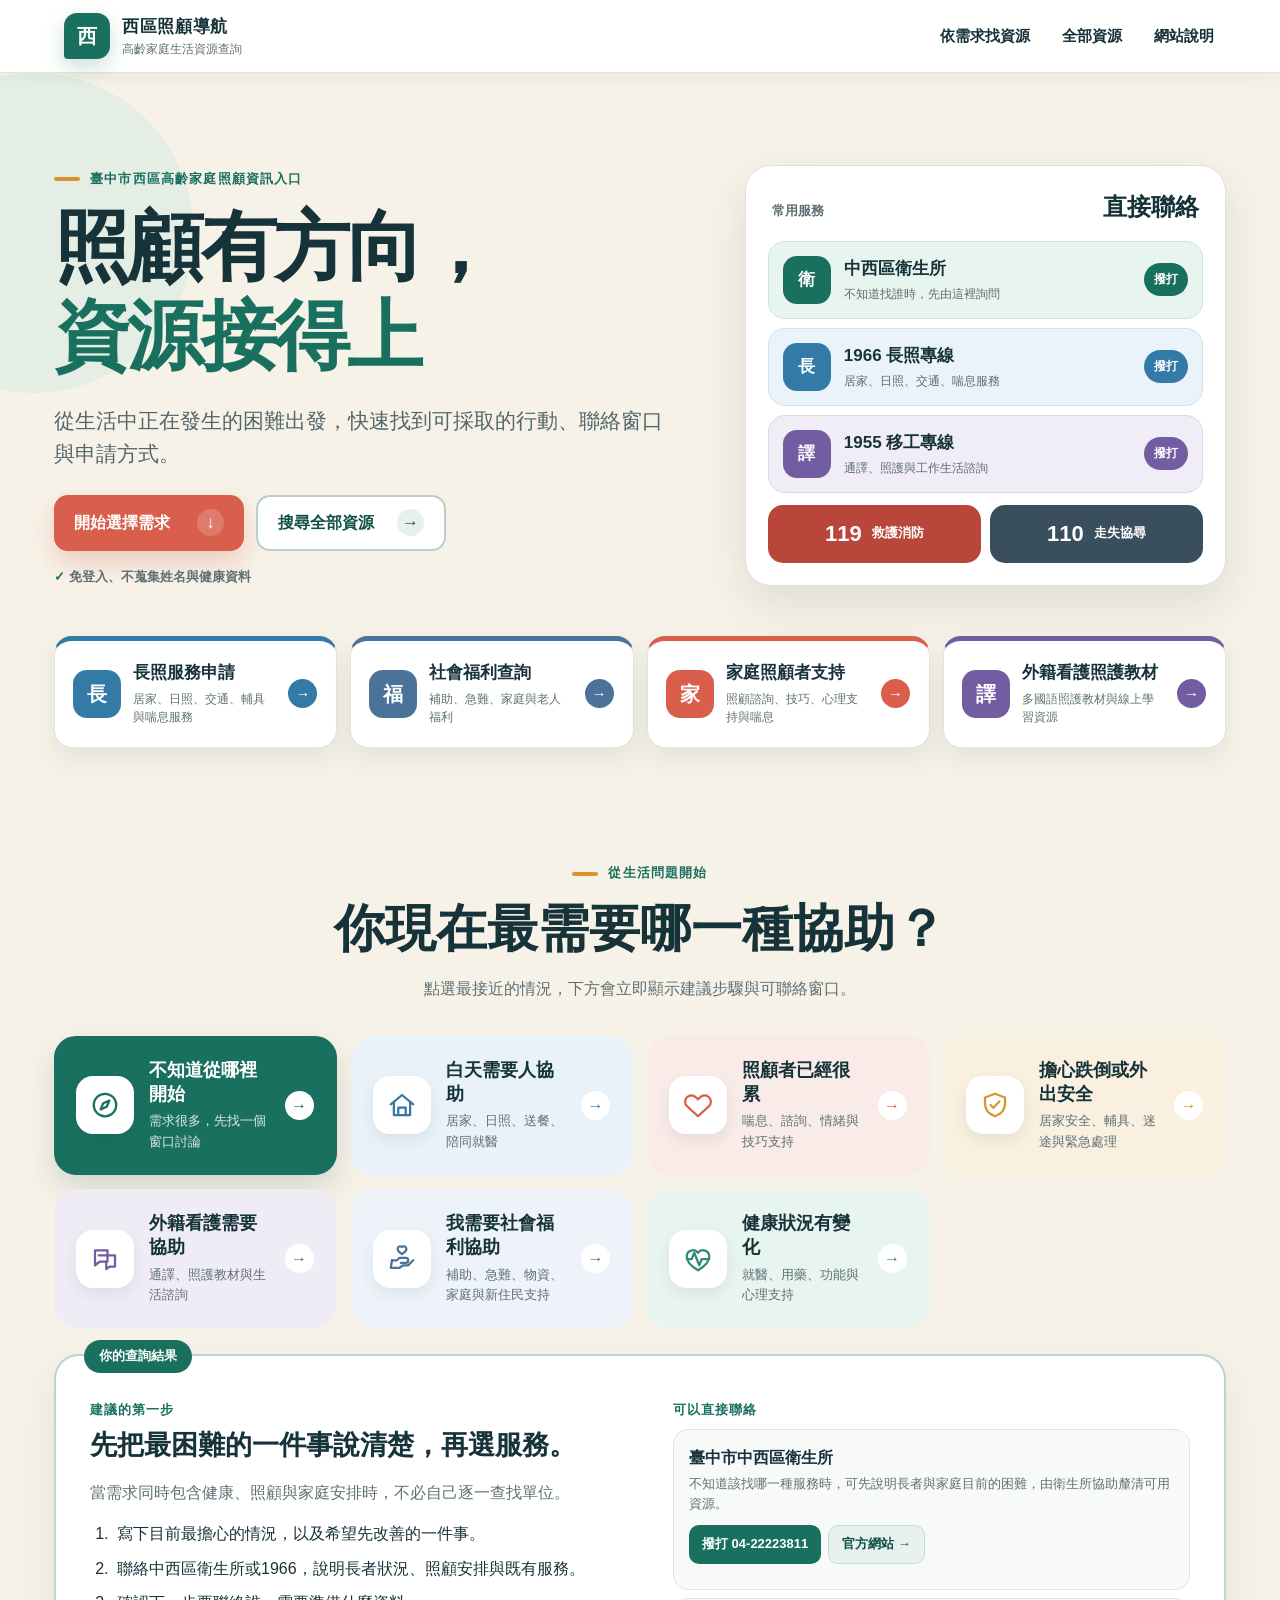
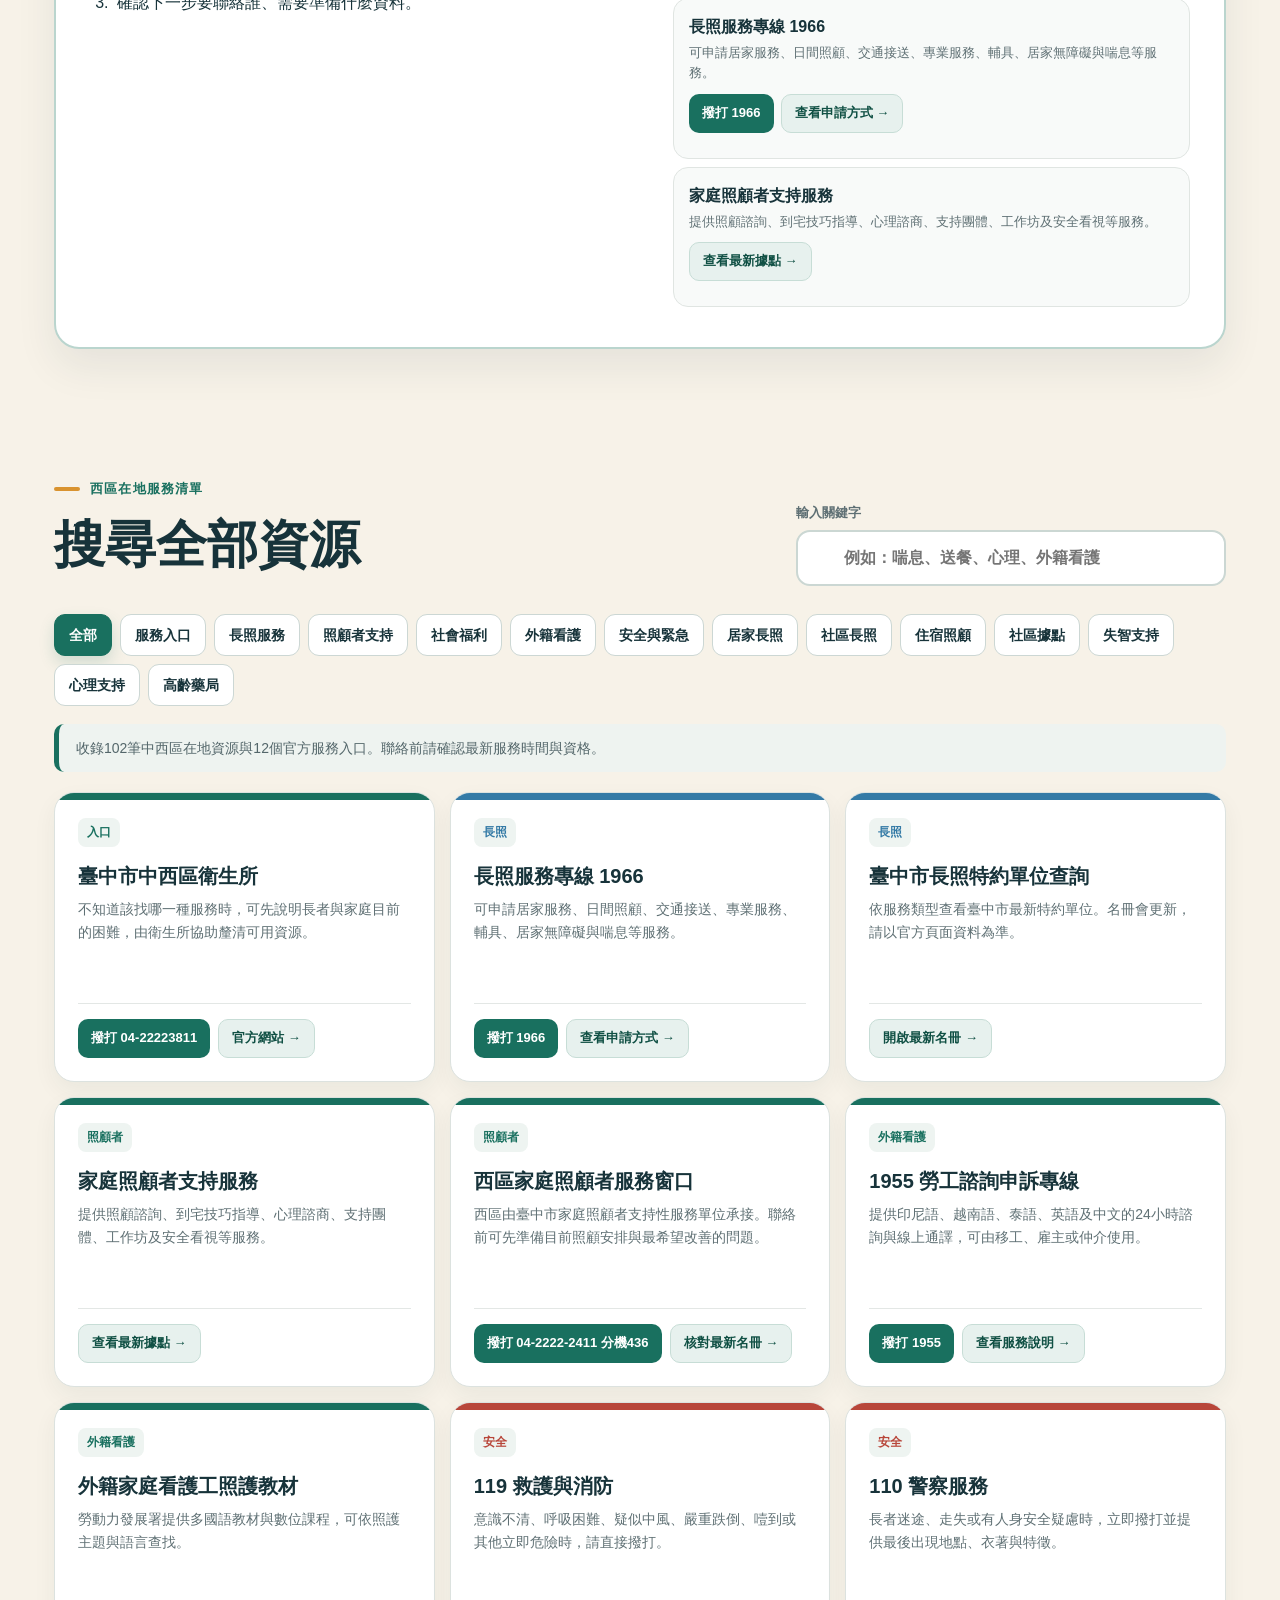
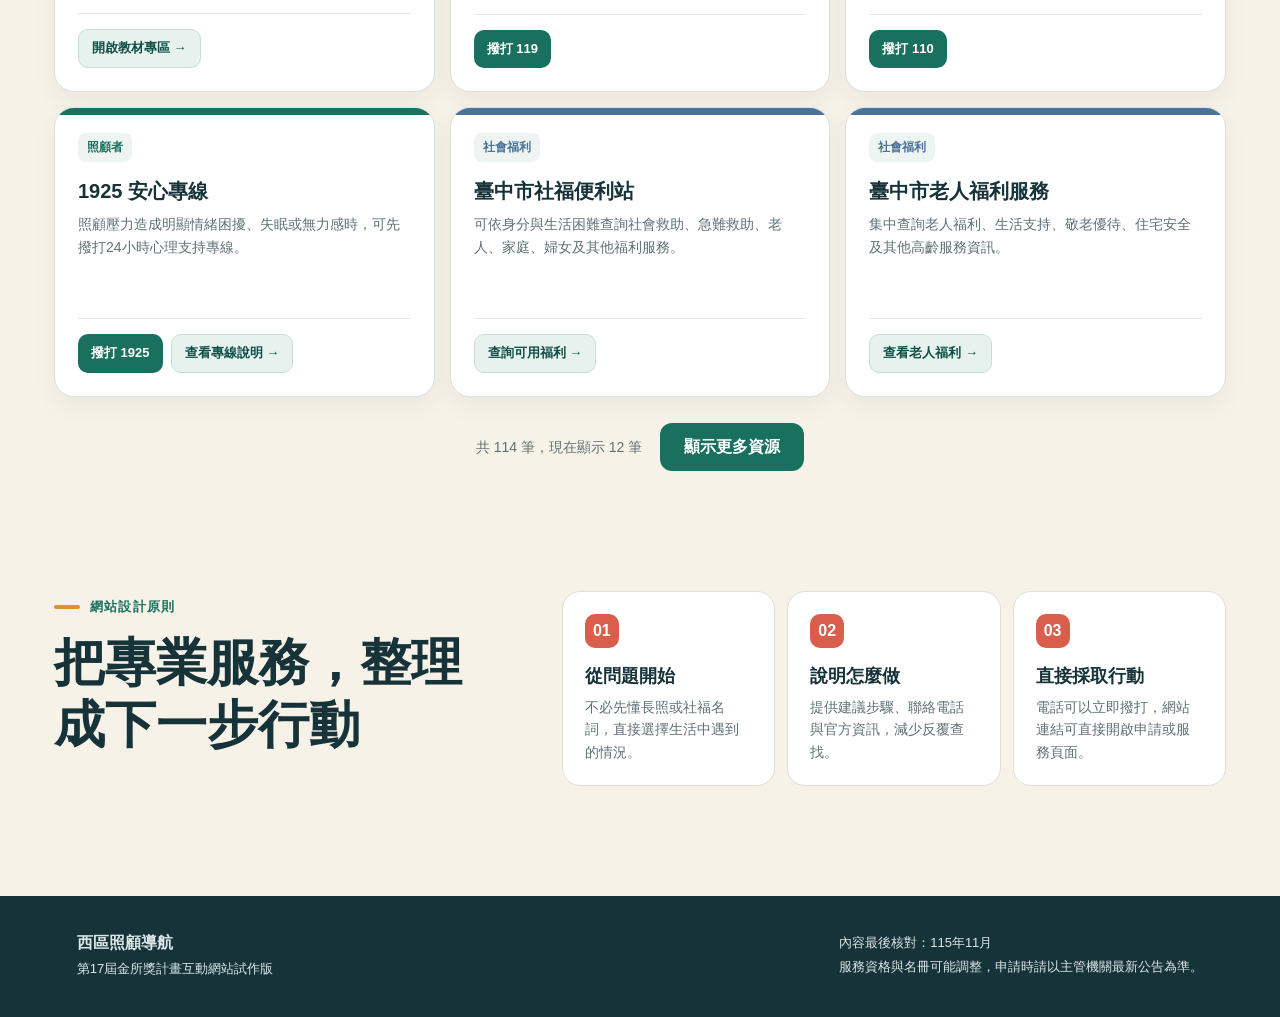
==== index.html @ 375b1f8c "Refresh red and white navigation styles" ====
<!doctype html>
<html lang="zh-Hant">
<head>
  <meta charset="utf-8" />
  <meta name="viewport" content="width=device-width, initial-scale=1" />
  <meta name="description" content="西區照顧導航，以生活情境協助高齡家庭查找長照、照顧者支持、安全與外籍看護相關資源。" />
  <title>西區照顧導航</title>
  <link rel="stylesheet" href="styles.css?v=20261112-6" />
</head>
<body>
  <a class="skip-link" href="#main">跳到主要內容</a>
  <header class="site-header">
    <a class="brand" href="#top" aria-label="西區照顧導航首頁">
      <span class="brand-mark" aria-hidden="true">西</span>
      <span><strong>西區照顧導航</strong><small>高齡家庭生活資源查詢</small></span>
    </a>
    <nav aria-label="主要選單">
      <a href="#guide">依需求找資源</a>
      <a href="#resources">全部資源</a>
      <a href="#about">網站說明</a>
    </nav>
  </header>

  <main id="main">
    <section class="hero" id="top">
      <div class="hero-copy">
        <p class="eyebrow">臺中市西區高齡家庭照顧資訊入口</p>
        <h1>照顧有方向，<br><span>資源接得上</span></h1>
        <p class="lead">從生活中正在發生的困難出發，快速找到可採取的行動、聯絡窗口與申請方式。</p>
        <div class="hero-actions">
          <a class="button primary" href="#guide"><span>開始選擇需求</span><b aria-hidden="true">↓</b></a>
          <a class="button secondary" href="#resources"><span>搜尋全部資源</span><b aria-hidden="true">→</b></a>
        </div>
        <p class="privacy-note"><span aria-hidden="true">✓</span> 免登入、不蒐集姓名與健康資料</p>
      </div>

      <aside class="quick-panel" aria-label="常用服務快速聯絡">
        <div class="quick-title"><span>常用服務</span><strong>直接聯絡</strong></div>
        <a class="quick-link q-health" href="tel:0422223811">
          <span class="quick-icon" aria-hidden="true">衛</span>
          <span><strong>中西區衛生所</strong><small>不知道找誰時，先由這裡詢問</small></span>
          <b aria-hidden="true">撥打</b>
        </a>
        <a class="quick-link q-ltc" href="tel:1966">
          <span class="quick-icon" aria-hidden="true">長</span>
          <span><strong>1966 長照專線</strong><small>居家、日照、交通、喘息服務</small></span>
          <b aria-hidden="true">撥打</b>
        </a>
        <a class="quick-link q-migrant" href="tel:1955">
          <span class="quick-icon" aria-hidden="true">譯</span>
          <span><strong>1955 移工專線</strong><small>通譯、照護與工作生活諮詢</small></span>
          <b aria-hidden="true">撥打</b>
        </a>
        <div class="emergency-row">
          <a href="tel:119"><strong>119</strong><span>救護消防</span></a>
          <a href="tel:110"><strong>110</strong><span>走失協尋</span></a>
        </div>
      </aside>
    </section>

    <section class="info-links" aria-label="重要照顧服務入口">
      <a class="info-link" data-kind="care" href="https://www.health.taichung.gov.tw/26198/1614263/citizen/1617545/1620753/1660500/post" target="_blank" rel="noopener noreferrer">
        <span class="info-link-icon" aria-hidden="true">長</span>
        <span class="info-link-copy"><strong>長照服務申請</strong><small>居家、日照、交通、輔具與喘息服務</small></span>
        <b aria-hidden="true">→</b>
      </a>
      <a class="info-link" data-kind="welfare" href="https://i-welfare.taichung.gov.tw/people/index" target="_blank" rel="noopener noreferrer">
        <span class="info-link-icon" aria-hidden="true">福</span>
        <span class="info-link-copy"><strong>社會福利查詢</strong><small>補助、急難、家庭與老人福利</small></span>
        <b aria-hidden="true">→</b>
      </a>
      <a class="info-link" data-kind="family" href="https://www.health.taichung.gov.tw/1655489/post" target="_blank" rel="noopener noreferrer">
        <span class="info-link-icon" aria-hidden="true">家</span>
        <span class="info-link-copy"><strong>家庭照顧者支持</strong><small>照顧諮詢、技巧、心理支持與喘息</small></span>
        <b aria-hidden="true">→</b>
      </a>
      <a class="info-link" data-kind="migrant" href="https://fw.wda.gov.tw/wda-employer/home/textbook" target="_blank" rel="noopener noreferrer">
        <span class="info-link-icon" aria-hidden="true">譯</span>
        <span class="info-link-copy"><strong>外籍看護照護教材</strong><small>多國語照護教材與線上學習資源</small></span>
        <b aria-hidden="true">→</b>
      </a>
    </section>

    <section class="guide-section" id="guide">
      <div class="section-heading center-heading">
        <p class="eyebrow">從生活問題開始</p>
        <h2>你現在最需要哪一種協助？</h2>
        <p>點選最接近的情況，下方會立即顯示建議步驟與可聯絡窗口。</p>
      </div>
      <div class="scenario-grid">
        <button class="scenario active" data-topic="start">
          <span class="scenario-icon" aria-hidden="true"><svg viewBox="0 0 24 24"><circle cx="12" cy="12" r="9"/><path d="m15.5 8.5-2.1 4.9-4.9 2.1 2.1-4.9 4.9-2.1Z"/></svg></span>
          <span class="scenario-text"><strong>不知道從哪裡開始</strong><small>需求很多，先找一個窗口討論</small></span><b aria-hidden="true">→</b>
        </button>
        <button class="scenario" data-topic="care">
          <span class="scenario-icon" aria-hidden="true"><svg viewBox="0 0 24 24"><path d="M3 11.5 12 4l9 7.5"/><path d="M5.5 10v10h13V10M9 20v-6h6v6"/></svg></span>
          <span class="scenario-text"><strong>白天需要人協助</strong><small>居家、日照、送餐、陪同就醫</small></span><b aria-hidden="true">→</b>
        </button>
        <button class="scenario" data-topic="rest">
          <span class="scenario-icon" aria-hidden="true"><svg viewBox="0 0 24 24"><path d="M20.8 5.8c-2-2-5.1-2-7.1 0L12 7.5l-1.7-1.7c-2-2-5.1-2-7.1 0s-2 5.1 0 7.1L12 21l8.8-8.1c2-2 2-5.1 0-7.1Z"/></svg></span>
          <span class="scenario-text"><strong>照顧者已經很累</strong><small>喘息、諮詢、情緒與技巧支持</small></span><b aria-hidden="true">→</b>
        </button>
        <button class="scenario" data-topic="safety">
          <span class="scenario-icon" aria-hidden="true"><svg viewBox="0 0 24 24"><path d="M12 3 20 6v5c0 5.2-3.2 8.2-8 10-4.8-1.8-8-4.8-8-10V6l8-3Z"/><path d="m8.5 12 2.2 2.2 4.8-5"/></svg></span>
          <span class="scenario-text"><strong>擔心跌倒或外出安全</strong><small>居家安全、輔具、迷途與緊急處理</small></span><b aria-hidden="true">→</b>
        </button>
        <button class="scenario" data-topic="migrant">
          <span class="scenario-icon" aria-hidden="true"><svg viewBox="0 0 24 24"><path d="M4 5h10v9H8l-4 3V5Z"/><path d="M10 9h10v9h-4l-3 2v-6M7 9h4"/></svg></span>
          <span class="scenario-text"><strong>外籍看護需要協助</strong><small>通譯、照護教材與生活諮詢</small></span><b aria-hidden="true">→</b>
        </button>
        <button class="scenario" data-topic="welfare">
          <span class="scenario-icon" aria-hidden="true"><svg viewBox="0 0 24 24"><path d="M4 13h4l2-2h5a2 2 0 0 1 0 4h-4"/><path d="m4 13-1 6h7l3-2h4l4-4"/><path d="M12 8C9.8 6.5 8.5 5.3 8.5 3.9A2.1 2.1 0 0 1 12 2.4a2.1 2.1 0 0 1 3.5 1.5C15.5 5.3 14.2 6.5 12 8Z"/></svg></span>
          <span class="scenario-text"><strong>我需要社會福利協助</strong><small>補助、急難、物資、家庭與新住民支持</small></span><b aria-hidden="true">→</b>
        </button>
        <button class="scenario" data-topic="health">
          <span class="scenario-icon" aria-hidden="true"><svg viewBox="0 0 24 24"><path d="M3 12h4l2-5 4 10 2-5h6"/><path d="M12 21C6.5 17.8 3 14.8 3 10a5 5 0 0 1 9-3 5 5 0 0 1 9 3c0 4.8-3.5 7.8-9 11Z"/></svg></span>
          <span class="scenario-text"><strong>健康狀況有變化</strong><small>就醫、用藥、功能與心理支持</small></span><b aria-hidden="true">→</b>
        </button>
      </div>

      <div class="result-panel" id="result-panel" data-topic="start" aria-live="polite">
        <div class="result-label">你的查詢結果</div>
        <div class="result-copy">
          <p class="result-kicker">建議的第一步</p>
          <h3 id="result-title"></h3>
          <p id="result-description"></p>
          <ol id="result-steps"></ol>
        </div>
        <div>
          <p class="result-kicker">可以直接聯絡</p>
          <div id="result-resources" class="result-resources"></div>
        </div>
      </div>
    </section>

    <section class="resources-section" id="resources">
      <div class="section-heading inline-heading">
        <div><p class="eyebrow">西區在地服務清單</p><h2>搜尋全部資源</h2></div>
        <label class="search-box"><span>輸入關鍵字</span><input id="resource-search" type="search" placeholder="例如：喘息、送餐、心理、外籍看護" /></label>
      </div>
      <div class="filter-row" aria-label="資源分類">
        <button class="filter active" data-filter="all">全部</button>
        <button class="filter" data-filter="入口">服務入口</button>
        <button class="filter" data-filter="長照">長照服務</button>
        <button class="filter" data-filter="照顧者">照顧者支持</button>
        <button class="filter" data-filter="社會福利">社會福利</button>
        <button class="filter" data-filter="外籍看護">外籍看護</button>
        <button class="filter" data-filter="安全">安全與緊急</button>
        <button class="filter" data-filter="居家長照">居家長照</button>
        <button class="filter" data-filter="社區長照">社區長照</button>
        <button class="filter" data-filter="住宿照顧">住宿照顧</button>
        <button class="filter" data-filter="社區據點">社區據點</button>
        <button class="filter" data-filter="失智支持">失智支持</button>
        <button class="filter" data-filter="心理支持">心理支持</button>
        <button class="filter" data-filter="高齡藥局">高齡藥局</button>
      </div>
      <p class="resource-note">收錄102筆中西區在地資源與12個官方服務入口。聯絡前請確認最新服務時間與資格。</p>
      <div class="resource-grid" id="resource-grid"></div>
      <div class="resource-footer"><p id="resource-count" aria-live="polite"></p><button id="load-more" class="load-more" type="button">顯示更多資源</button></div>
      <p id="no-results" class="no-results" hidden>找不到符合的資源。可改用其他關鍵字，或直接洽中西區衛生所。</p>
    </section>

    <section class="about-section" id="about">
      <div><p class="eyebrow">網站設計原則</p><h2>把專業服務，整理成下一步行動</h2></div>
      <div class="principles">
        <article><span>01</span><h3>從問題開始</h3><p>不必先懂長照或社福名詞，直接選擇生活中遇到的情況。</p></article>
        <article><span>02</span><h3>說明怎麼做</h3><p>提供建議步驟、聯絡電話與官方資訊，減少反覆查找。</p></article>
        <article><span>03</span><h3>直接採取行動</h3><p>電話可以立即撥打，網站連結可直接開啟申請或服務頁面。</p></article>
      </div>
    </section>
  </main>

  <footer>
    <div><strong>西區照顧導航</strong><p>第17屆金所獎計畫互動網站試作版</p></div>
    <div><p>內容最後核對：115年11月</p><p>服務資格與名冊可能調整，申請時請以主管機關最新公告為準。</p></div>
  </footer>
  <script src="local-resources.js?v=20261112-4"></script>
  <script src="app.js?v=20261112-4"></script>
</body>
</html>
---- styles.css ----
:root {
  --ink: #17333a;
  --muted: #5f7074;
  --cream: #f7f2e8;
  --white: #fff;
  --green: #19705f;
  --green-dark: #105044;
  --blue: #347aa6;
  --coral: #d95f4c;
  --purple: #725da2;
  --amber: #d9932f;
  --line: #d9dfdc;
  --shadow: 0 18px 45px rgba(25, 51, 58, .11);
}
* { box-sizing: border-box; }
html { scroll-behavior: smooth; }
body { margin: 0; color: var(--ink); background: var(--cream); font-family: "Noto Sans TC", "PingFang TC", "Microsoft JhengHei", sans-serif; line-height: 1.6; }
a { color: inherit; }
button, input { font: inherit; }
button { color: inherit; }
.skip-link { position: absolute; left: -999px; top: 8px; z-index: 20; padding: 10px 14px; background: #fff; }
.skip-link:focus { left: 8px; }
.site-header { position: sticky; top: 0; z-index: 20; display: flex; justify-content: space-between; align-items: center; padding: 13px clamp(18px, 5vw, 72px); background: rgba(255,255,255,.94); border-bottom: 1px solid #e6e3da; box-shadow: 0 4px 18px rgba(23,51,58,.05); backdrop-filter: blur(14px); }
.brand { display: flex; gap: 12px; align-items: center; text-decoration: none; }
.brand-mark { display: grid; place-items: center; width: 46px; height: 46px; color: #fff; background: var(--green); border-radius: 13px 13px 13px 4px; box-shadow: 0 8px 20px rgba(25,112,95,.22); font-size: 20px; font-weight: 900; }
.brand strong, .brand small { display: block; }
.brand strong { font-size: 17px; letter-spacing: .04em; }
.brand small { color: var(--muted); font-size: 12px; }
nav { display: flex; gap: 28px; }
nav a { padding: 8px 2px; text-decoration: none; font-size: 15px; font-weight: 800; }
nav a:hover { color: var(--green); }

.hero { display: grid; grid-template-columns: minmax(0, 1fr) minmax(380px, .78fr); gap: clamp(38px, 6vw, 74px); max-width: 1220px; margin: 0 auto; padding: clamp(60px, 7vw, 94px) 24px 48px; align-items: center; }
.hero-copy { position: relative; }
.hero-copy::before { content: ""; position: absolute; z-index: -1; width: 320px; height: 320px; left: -180px; top: -90px; background: #e4eee5; border-radius: 50%; }
.eyebrow { display: inline-flex; align-items: center; gap: 10px; margin: 0 0 14px; color: var(--green); font-size: 13px; font-weight: 900; letter-spacing: .09em; }
.eyebrow::before { content: ""; width: 26px; height: 4px; background: var(--amber); border-radius: 6px; }
h1 { margin: 0; max-width: 730px; font-family: "Noto Serif TC", "Songti TC", serif; font-size: clamp(45px, 6.2vw, 76px); line-height: 1.16; letter-spacing: -.035em; }
h1 span { color: var(--green); }
.lead { max-width: 670px; margin: 24px 0; color: #52676b; font-size: clamp(17px, 1.8vw, 21px); }
.hero-actions { display: flex; flex-wrap: wrap; gap: 12px; }
.button { display: inline-flex; align-items: center; justify-content: space-between; gap: 20px; min-width: 190px; min-height: 56px; padding: 12px 20px; border-radius: 14px; text-decoration: none; font-weight: 900; transition: transform .18s, box-shadow .18s; }
.button:hover { transform: translateY(-2px); }
.button b { display: grid; place-items: center; width: 27px; height: 27px; border-radius: 50%; font-size: 17px; }
.button.primary { color: #fff; background: var(--coral); box-shadow: 0 12px 24px rgba(217,95,76,.25); }
.button.primary b { background: rgba(255,255,255,.18); }
.button.secondary { color: var(--green-dark); background: #fff; border: 2px solid #b8d0c9; }
.button.secondary b { background: #e6f0ed; }
.privacy-note { margin: 16px 0 0; color: var(--muted); font-size: 13px; font-weight: 700; }
.privacy-note span { color: var(--green); }

.quick-panel { padding: 22px; background: #fff; border: 1px solid #e4dfd3; border-radius: 26px; box-shadow: var(--shadow); }
.quick-title { display: flex; justify-content: space-between; align-items: baseline; margin: 0 4px 14px; }
.quick-title span { color: var(--muted); font-size: 13px; font-weight: 800; }
.quick-title strong { font-family: "Noto Serif TC", serif; font-size: 24px; }
.quick-link { display: grid; grid-template-columns: 48px 1fr auto; gap: 13px; align-items: center; min-height: 78px; margin: 9px 0; padding: 12px 14px; border: 1px solid transparent; border-radius: 17px; text-decoration: none; transition: transform .18s, box-shadow .18s; }
.quick-link:hover { transform: translateX(4px); box-shadow: 0 8px 18px rgba(23,51,58,.08); }
.quick-icon { display: grid; place-items: center; width: 48px; height: 48px; color: #fff; border-radius: 14px; font-size: 17px; font-weight: 900; }
.quick-link strong, .quick-link small { display: block; }
.quick-link strong { font-size: 17px; }
.quick-link small { margin-top: 2px; color: #5c6c70; font-size: 12px; }
.quick-link b { padding: 7px 10px; color: #fff; border-radius: 999px; font-size: 12px; }
.q-health { background: #e8f4ee; border-color: #cce4db; }
.q-health .quick-icon, .q-health b { background: var(--green); }
.q-ltc { background: #eaf3f9; border-color: #d0e2ee; }
.q-ltc .quick-icon, .q-ltc b { background: var(--blue); }
.q-migrant { background: #f0edf7; border-color: #ddd5ec; }
.q-migrant .quick-icon, .q-migrant b { background: var(--purple); }
.emergency-row { display: grid; grid-template-columns: 1fr 1fr; gap: 9px; margin-top: 12px; }
.emergency-row a { display: flex; justify-content: center; align-items: center; gap: 10px; min-height: 58px; color: #fff; background: #b8463a; border-radius: 15px; text-decoration: none; }
.emergency-row a:last-child { background: #394f5e; }
.emergency-row strong { font-size: 22px; }
.emergency-row span { font-size: 13px; font-weight: 800; }

.info-links { display: grid; grid-template-columns: repeat(4,1fr); gap: 13px; max-width: 1172px; margin: 0 auto 110px; }
.info-link { --info-tone: var(--green); display: grid; grid-template-columns: 48px minmax(0,1fr) 30px; align-items: center; gap: 12px; min-height: 112px; padding: 18px; color: var(--ink); background: #fff; border: 1px solid #dce5e1; border-top: 5px solid var(--info-tone); border-radius: 18px; box-shadow: 0 12px 27px rgba(23,51,58,.08); text-decoration: none; transition: transform .18s, border-color .18s, box-shadow .18s; }
.info-link[data-kind="care"] { --info-tone: var(--blue); }
.info-link[data-kind="welfare"] { --info-tone: #4b7298; }
.info-link[data-kind="family"] { --info-tone: var(--coral); }
.info-link[data-kind="migrant"] { --info-tone: var(--purple); }
.info-link:hover { transform: translateY(-3px); border-color: var(--info-tone); box-shadow: 0 16px 34px rgba(23,51,58,.13); }
.info-link:focus-visible { outline: 3px solid rgba(25,112,95,.18); outline-offset: 3px; }
.info-link-icon { display: grid; place-items: center; width: 48px; height: 48px; color: #fff; background: var(--info-tone); border-radius: 14px; font-size: 20px; font-weight: 900; }
.info-link-copy strong, .info-link-copy small { display: block; }
.info-link-copy strong { font-size: 17px; line-height: 1.35; }
.info-link-copy small { margin-top: 5px; color: var(--muted); font-size: 12px; line-height: 1.5; }
.info-link > b { display: grid; place-items: center; width: 29px; height: 29px; color: #fff; background: var(--info-tone); border-radius: 50%; font-size: 15px; }

.guide-section, .resources-section, .about-section { max-width: 1220px; margin: 0 auto; padding: 0 24px 110px; }
.section-heading { margin-bottom: 28px; }
.center-heading { max-width: 780px; margin: 0 auto 34px; text-align: center; }
.center-heading .eyebrow { justify-content: center; }
.section-heading h2, .about-section h2 { margin: 0 0 10px; font-family: "Noto Serif TC", "Songti TC", serif; font-size: clamp(32px, 4vw, 51px); line-height: 1.22; }
.section-heading > p:last-child { color: var(--muted); font-size: 16px; }

.scenario-grid { display: grid; grid-template-columns: repeat(4,1fr); gap: 14px; }
.scenario { --tone: var(--green); --soft: #e8f4ee; display: grid; grid-template-columns: 58px 1fr 30px; gap: 15px; align-items: center; min-height: 128px; padding: 20px; text-align: left; background: var(--soft); border: 2px solid transparent; border-radius: 22px; cursor: pointer; transition: transform .18s, box-shadow .18s, border-color .18s; }
.scenario[data-topic="care"] { --tone: var(--blue); --soft: #e9f2f8; }
.scenario[data-topic="rest"] { --tone: var(--coral); --soft: #f9ebe7; }
.scenario[data-topic="safety"] { --tone: var(--amber); --soft: #f9f0df; }
.scenario[data-topic="migrant"] { --tone: var(--purple); --soft: #f0ecf6; }
.scenario[data-topic="welfare"] { --tone: #4b7298; --soft: #edf3f9; }
.scenario[data-topic="health"] { --tone: #318a78; --soft: #e8f4f0; }
.scenario:hover { transform: translateY(-3px); border-color: var(--tone); box-shadow: 0 13px 28px rgba(23,51,58,.09); }
.scenario.active { color: #fff; background: var(--tone); border-color: var(--tone); box-shadow: 0 14px 30px rgba(23,51,58,.14); }
.scenario-icon { display: grid; place-items: center; width: 58px; height: 58px; color: var(--tone); background: #fff; border-radius: 17px; box-shadow: 0 6px 15px rgba(23,51,58,.08); }
.scenario-icon svg { width: 30px; height: 30px; fill: none; stroke: currentColor; stroke-width: 1.8; stroke-linecap: round; stroke-linejoin: round; }
.scenario-text strong, .scenario-text small { display: block; }
.scenario-text strong { font-size: 18px; line-height: 1.35; }
.scenario-text small { margin-top: 5px; color: var(--muted); font-size: 13px; }
.scenario.active .scenario-text small { color: rgba(255,255,255,.85); }
.scenario > b { display: grid; place-items: center; width: 29px; height: 29px; color: var(--tone); background: #fff; border-radius: 50%; }

.result-panel { --result-tone: var(--green); position: relative; display: grid; grid-template-columns: 1.03fr .97fr; gap: 34px; margin-top: 26px; padding: 44px 34px 32px; background: #fff; border: 2px solid #bad5ce; border-radius: 25px; box-shadow: 0 18px 40px rgba(23,51,58,.08); }
.result-panel[data-topic="care"] { --result-tone: var(--blue); border-color: #c1dbea; }
.result-panel[data-topic="rest"] { --result-tone: var(--coral); border-color: #efc7bf; }
.result-panel[data-topic="safety"] { --result-tone: var(--amber); border-color: #ead19f; }
.result-panel[data-topic="migrant"] { --result-tone: var(--purple); border-color: #d3c8e6; }
.result-panel[data-topic="welfare"] { --result-tone: #4b7298; border-color: #c6d7e7; }
.result-panel[data-topic="health"] { --result-tone: #318a78; border-color: #badbd3; }
.result-label { position: absolute; left: 28px; top: -16px; padding: 6px 15px; color: #fff; background: var(--result-tone); border-radius: 999px; font-size: 13px; font-weight: 900; }
.result-kicker { margin: 0; color: var(--result-tone); font-size: 13px; font-weight: 900; letter-spacing: .08em; }
.result-copy h3 { margin: 6px 0 9px; font-size: 27px; line-height: 1.35; }
.result-copy > p:not(.result-kicker) { color: var(--muted); }
.result-copy ol { margin: 16px 0 0; padding-left: 23px; }
.result-copy li { margin: 9px 0; padding-left: 4px; }
.mini-resource { margin: 8px 0; padding: 15px; background: #f8faf9; border: 1px solid #e0e5e2; border-radius: 15px; }
.mini-resource strong, .mini-resource span { display: block; }
.mini-resource strong { font-size: 16px; }
.mini-resource span { margin: 3px 0 10px; color: var(--muted); font-size: 13px; }
.mini-resource .action-row { display: flex; flex-wrap: wrap; gap: 7px; }

.action-link { display: inline-flex; align-items: center; justify-content: center; min-height: 38px; padding: 8px 13px; border-radius: 10px; text-decoration: none; font-size: 13px; font-weight: 900; }
.action-link.phone { color: #fff; background: var(--green); }
.action-link.web { color: var(--green-dark); background: #e7f1ee; border: 1px solid #c7ddd6; }

.resources-section { padding-top: 14px; }
.inline-heading { display: flex; max-width: none; justify-content: space-between; align-items: flex-end; gap: 32px; }
.search-box { display: grid; gap: 6px; color: var(--muted); font-size: 13px; font-weight: 800; }
.search-box input { width: min(430px, 72vw); min-height: 52px; padding: 13px 16px 13px 46px; background: #fff; border: 2px solid #cbd7d3; border-radius: 14px; font-size: 16px; }
.search-box input:focus { outline: 3px solid rgba(25,112,95,.14); border-color: var(--green); }
.filter-row { display: flex; flex-wrap: wrap; gap: 8px; margin-bottom: 18px; }
.filter { min-height: 42px; padding: 8px 14px; background: #fff; border: 1px solid #ccd7d4; border-radius: 11px; cursor: pointer; font-size: 14px; font-weight: 800; }
.filter:hover { border-color: var(--green); }
.filter.active { color: #fff; background: var(--green); border-color: var(--green); box-shadow: 0 7px 15px rgba(25,112,95,.17); }
.resource-note { margin: 0 0 20px; padding: 13px 17px; color: #53666a; background: #eef3f0; border-left: 5px solid var(--green); border-radius: 10px; font-size: 14px; }
.resource-grid { display: grid; grid-template-columns: repeat(3,1fr); gap: 15px; }
.resource-card { --card-tone: var(--green); position: relative; display: flex; flex-direction: column; min-height: 290px; overflow: hidden; padding: 23px; background: #fff; border: 1px solid #dce2df; border-radius: 20px; box-shadow: 0 9px 23px rgba(23,51,58,.055); transition: transform .18s, box-shadow .18s; }
.resource-card::before { content: ""; position: absolute; inset: 0 0 auto 0; height: 7px; background: var(--card-tone); }
.resource-card:hover { transform: translateY(-3px); box-shadow: 0 16px 34px rgba(23,51,58,.11); }
.resource-card[data-category="高齡藥局"] { --card-tone: var(--amber); }
.resource-card[data-category="心理支持"] { --card-tone: var(--purple); }
.resource-card[data-category="失智支持"] { --card-tone: var(--coral); }
.resource-card[data-category="社區據點"] { --card-tone: #4e927a; }
.resource-card[data-category="安全"] { --card-tone: #b8463a; }
.resource-card[data-category="社會福利"] { --card-tone: #4b7298; }
.resource-card[data-category="長照"], .resource-card[data-category="居家長照"], .resource-card[data-category="社區長照"] { --card-tone: var(--blue); }
.resource-card .tag { align-self: flex-start; margin-top: 2px; padding: 5px 9px; color: var(--card-tone); background: #eef4f1; border-radius: 8px; font-size: 12px; font-weight: 900; }
.resource-card h3 { margin: 16px 0 8px; font-size: 20px; line-height: 1.35; }
.resource-card p { margin: 0 0 16px; color: var(--muted); font-size: 14px; }
.resource-address { display: grid; grid-template-columns: auto minmax(0,1fr) auto; align-items: center; gap: 8px; margin: 0 0 16px; padding: 10px 11px; color: #244c45; background: #fff; border: 1px solid #e6c9c5; border-radius: 12px; text-decoration: none; transition: border-color .18s, background .18s, box-shadow .18s, transform .18s; }
.resource-address:hover { background: #fff7f6; border-color: #b42318; box-shadow: 0 7px 16px rgba(180,35,24,.12); transform: translateY(-1px); }
.resource-address:focus-visible { outline: 3px solid rgba(180,35,24,.2); outline-offset: 2px; }
.resource-address-pin { color: #b42318; font-size: 18px; font-weight: 900; }
.resource-address-text { min-width: 0; color: #425b60; font-size: 13px; line-height: 1.45; }
.resource-address-action { padding: 6px 11px; color: #fff; background: #b42318; border: 1px solid #8f1d15; border-radius: 999px; box-shadow: 0 4px 10px rgba(180,35,24,.24); font-size: 12px; font-weight: 900; letter-spacing: .04em; white-space: nowrap; transition: background .18s, transform .18s, box-shadow .18s; }
.resource-address:hover .resource-address-action { background: #8f1d15; box-shadow: 0 6px 13px rgba(143,29,21,.28); transform: translateY(-1px); }
.mini-resource .resource-address { margin: 9px 0 10px; padding: 8px 9px; }
.mini-resource .resource-address span { display: inline; margin: 0; }
.resource-card .resource-address { margin-top: -4px; }
.resource-card .resource-meta { display: flex; flex-wrap: wrap; gap: 8px; margin-top: auto; padding-top: 15px; border-top: 1px solid #e3e7e5; }
.resource-card .resource-meta .action-row { display: flex; flex-wrap: wrap; gap: 8px; }
.no-results { padding: 30px; background: #fff; border-radius: 16px; text-align: center; }
.resource-footer { display: flex; justify-content: center; align-items: center; gap: 18px; margin-top: 26px; }
.resource-footer p { margin: 0; color: var(--muted); font-size: 14px; }
.load-more { min-height: 48px; padding: 10px 24px; color: #fff; background: var(--green); border: 0; border-radius: 12px; cursor: pointer; font-weight: 900; }
.load-more:hover { background: var(--green-dark); }
.load-more[hidden] { display: none; }

.about-section { display: grid; grid-template-columns: .8fr 1.2fr; gap: 65px; padding-top: 10px; }
.principles { display: grid; grid-template-columns: repeat(3,1fr); gap: 12px; }
.principles article { padding: 22px; background: #fff; border: 1px solid #e0ded6; border-radius: 18px; }
.principles span { display: inline-grid; place-items: center; width: 34px; height: 34px; color: #fff; background: var(--coral); border-radius: 10px; font-weight: 900; }
.principles h3 { margin: 14px 0 5px; font-size: 18px; }
.principles p { margin: 0; color: var(--muted); font-size: 14px; }
footer { display: flex; justify-content: space-between; gap: 28px; padding: 34px clamp(24px, 6vw, 90px); color: #dce7e8; background: var(--ink); }
footer p { margin: 3px 0; font-size: 13px; }

@media (max-width: 980px) {
  nav { display: none; }
  .hero { grid-template-columns: 1fr; }
  .quick-panel { max-width: 680px; }
  .scenario-grid, .resource-grid, .info-links { grid-template-columns: 1fr 1fr; }
  .result-panel, .about-section { grid-template-columns: 1fr; }
}
@media (max-width: 650px) {
  .site-header { padding: 11px 15px; }
  .brand small { display: none; }
  .hero { padding: 44px 18px 36px; }
  h1 { font-size: clamp(40px, 12vw, 58px); }
  .hero-actions, .button { width: 100%; }
  .info-links { grid-template-columns: 1fr; margin: 0 16px 86px; gap: 10px; }
  .info-link { min-height: 96px; padding: 15px; }
  .guide-section, .resources-section, .about-section { padding-left: 16px; padding-right: 16px; }
  .scenario-grid, .resource-grid, .principles { grid-template-columns: 1fr; }
  .scenario { min-height: 112px; }
  .result-panel { padding: 42px 20px 22px; }
  .inline-heading { align-items: stretch; flex-direction: column; }
  .search-box input { width: 100%; }
  .resource-footer, footer { flex-direction: column; }
  .quick-link { grid-template-columns: 46px 1fr; }
  .quick-link > b { display: none; }
  .resource-address { min-height: 54px; grid-template-columns: 24px minmax(0,1fr); padding: 11px 12px; touch-action: manipulation; }
  .resource-address-pin { align-self: start; padding-top: 3px; }
  .resource-address-text { font-size: 14px; }
  .resource-address-action { grid-column: 1 / -1; width: 100%; padding: 10px 12px; border-radius: 10px; text-align: center; font-size: 14px; }
}
@media (prefers-reduced-motion: reduce) {
  html { scroll-behavior: auto; }
  * { transition: none !important; }
}
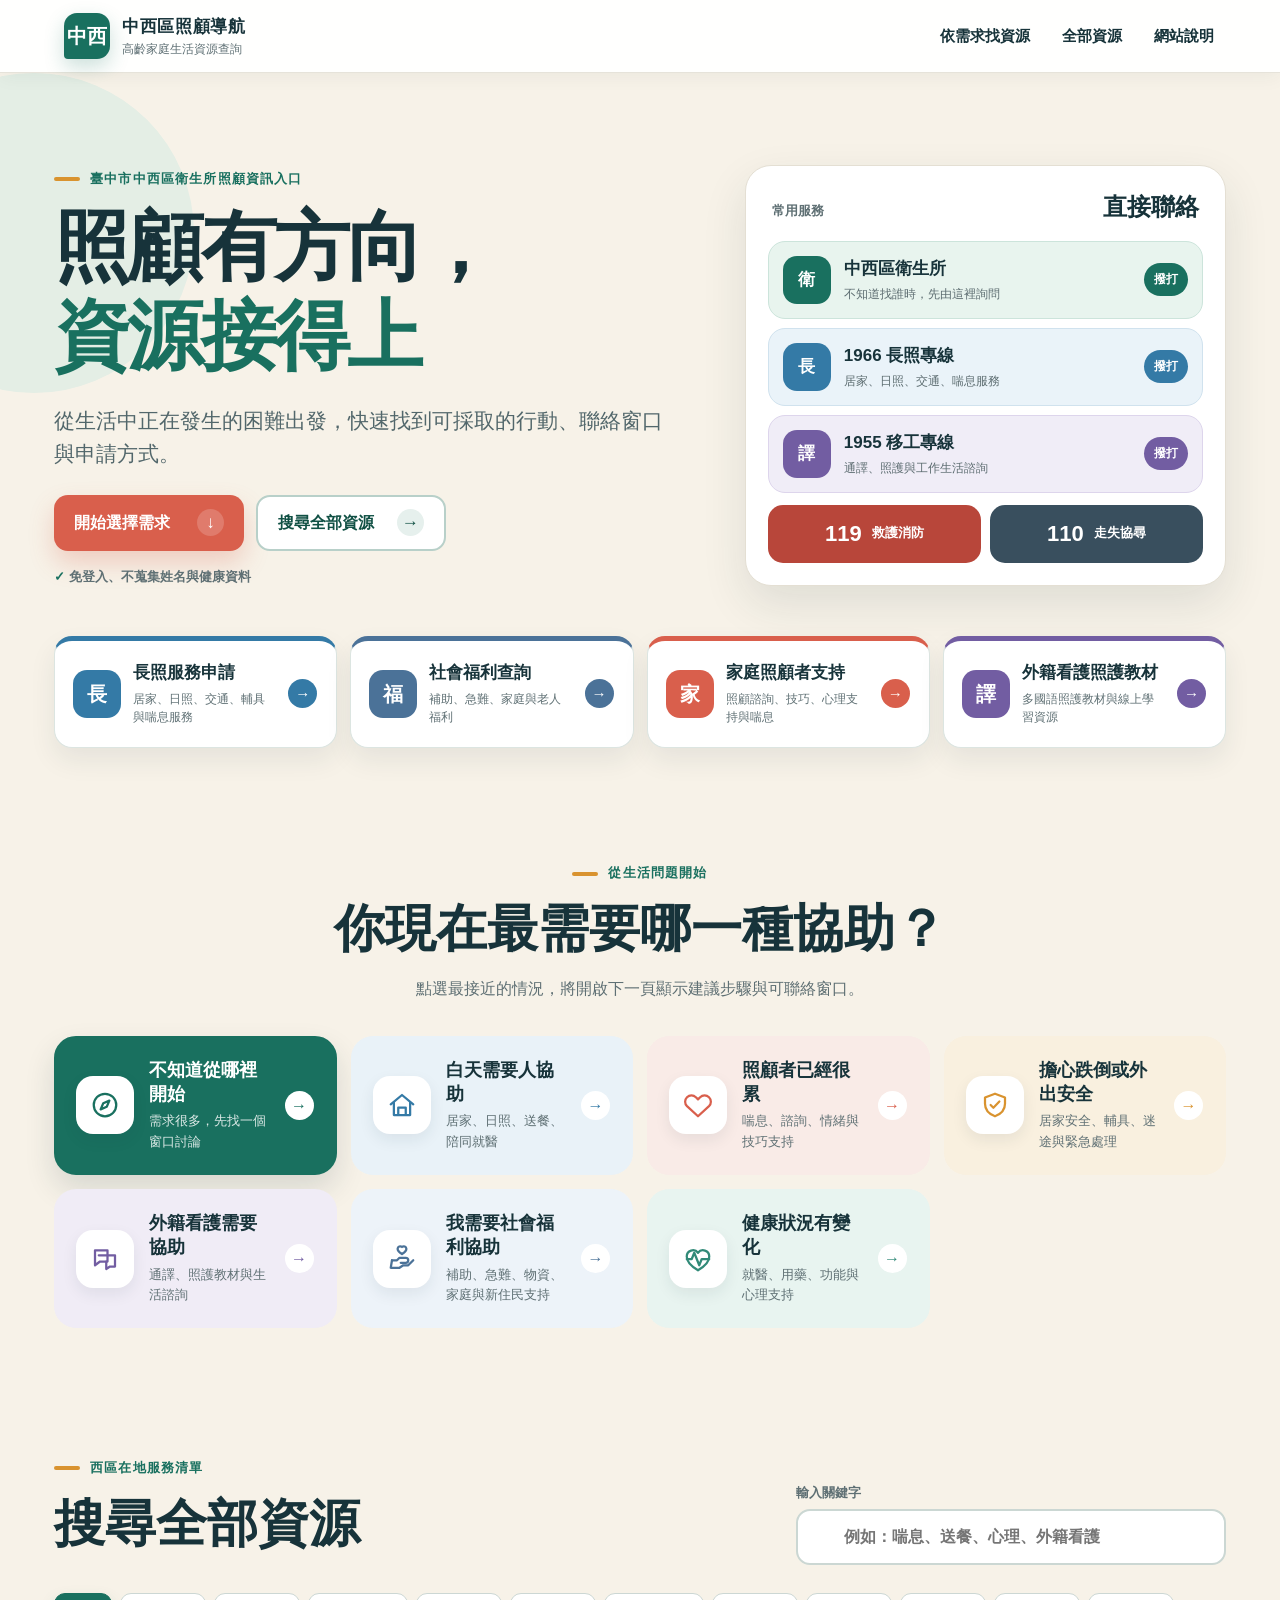
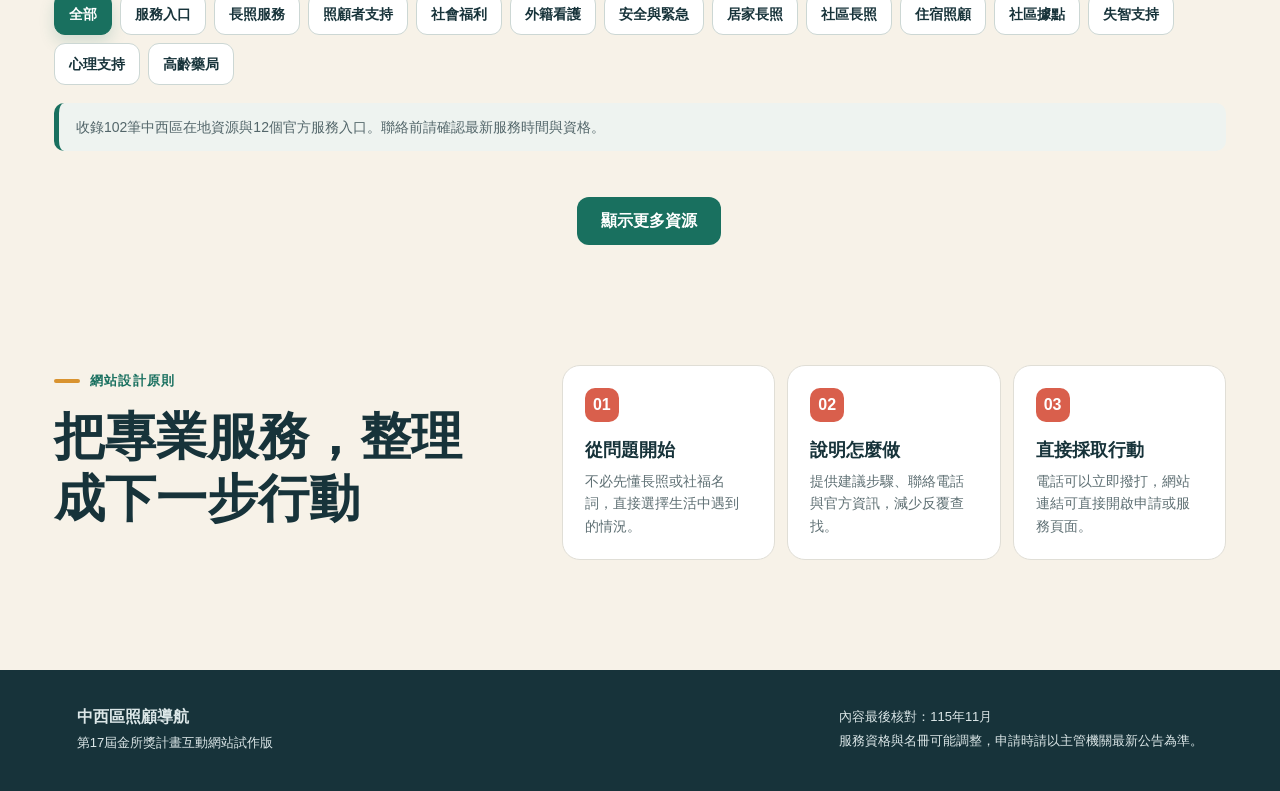
==== commit 25859587: "Rename guide and link scenarios to result page" ====
--- a/index.html
+++ b/index.html
@@ -3,16 +3,16 @@
 <head>
   <meta charset="utf-8" />
   <meta name="viewport" content="width=device-width, initial-scale=1" />
-  <meta name="description" content="西區照顧導航，以生活情境協助高齡家庭查找長照、照顧者支持、安全與外籍看護相關資源。" />
-  <title>西區照顧導航</title>
-  <link rel="stylesheet" href="styles.css?v=20261112-6" />
+  <meta name="description" content="中西區照顧導航，以生活情境協助高齡家庭查找長照、照顧者支持、安全與外籍看護相關資源。" />
+  <title>中西區照顧導航</title>
+  <link rel="stylesheet" href="styles.css?v=20261118-1" />
 </head>
 <body>
   <a class="skip-link" href="#main">跳到主要內容</a>
   <header class="site-header">
-    <a class="brand" href="#top" aria-label="西區照顧導航首頁">
-      <span class="brand-mark" aria-hidden="true">西</span>
-      <span><strong>西區照顧導航</strong><small>高齡家庭生活資源查詢</small></span>
+    <a class="brand" href="#top" aria-label="中西區照顧導航首頁">
+      <span class="brand-mark" aria-hidden="true">中西</span>
+      <span><strong>中西區照顧導航</strong><small>高齡家庭生活資源查詢</small></span>
     </a>
     <nav aria-label="主要選單">
       <a href="#guide">依需求找資源</a>
@@ -24,7 +24,7 @@
   <main id="main">
     <section class="hero" id="top">
       <div class="hero-copy">
-        <p class="eyebrow">臺中市西區高齡家庭照顧資訊入口</p>
+        <p class="eyebrow">臺中市中西區衛生所照顧資訊入口</p>
         <h1>照顧有方向，<br><span>資源接得上</span></h1>
         <p class="lead">從生活中正在發生的困難出發，快速找到可採取的行動、聯絡窗口與申請方式。</p>
         <div class="hero-actions">
@@ -85,7 +85,7 @@
       <div class="section-heading center-heading">
         <p class="eyebrow">從生活問題開始</p>
         <h2>你現在最需要哪一種協助？</h2>
-        <p>點選最接近的情況，下方會立即顯示建議步驟與可聯絡窗口。</p>
+        <p>點選最接近的情況，將開啟下一頁顯示建議步驟與可聯絡窗口。</p>
       </div>
       <div class="scenario-grid">
         <button class="scenario active" data-topic="start">
@@ -118,19 +118,6 @@
         </button>
       </div>
 
-      <div class="result-panel" id="result-panel" data-topic="start" aria-live="polite">
-        <div class="result-label">你的查詢結果</div>
-        <div class="result-copy">
-          <p class="result-kicker">建議的第一步</p>
-          <h3 id="result-title"></h3>
-          <p id="result-description"></p>
-          <ol id="result-steps"></ol>
-        </div>
-        <div>
-          <p class="result-kicker">可以直接聯絡</p>
-          <div id="result-resources" class="result-resources"></div>
-        </div>
-      </div>
     </section>
 
     <section class="resources-section" id="resources">
@@ -171,10 +158,10 @@
   </main>
 
   <footer>
-    <div><strong>西區照顧導航</strong><p>第17屆金所獎計畫互動網站試作版</p></div>
+    <div><strong>中西區照顧導航</strong><p>第17屆金所獎計畫互動網站試作版</p></div>
     <div><p>內容最後核對：115年11月</p><p>服務資格與名冊可能調整，申請時請以主管機關最新公告為準。</p></div>
   </footer>
   <script src="local-resources.js?v=20261112-4"></script>
-  <script src="app.js?v=20261112-4"></script>
+  <script src="app.js?v=20261118-1"></script>
 </body>
 </html>
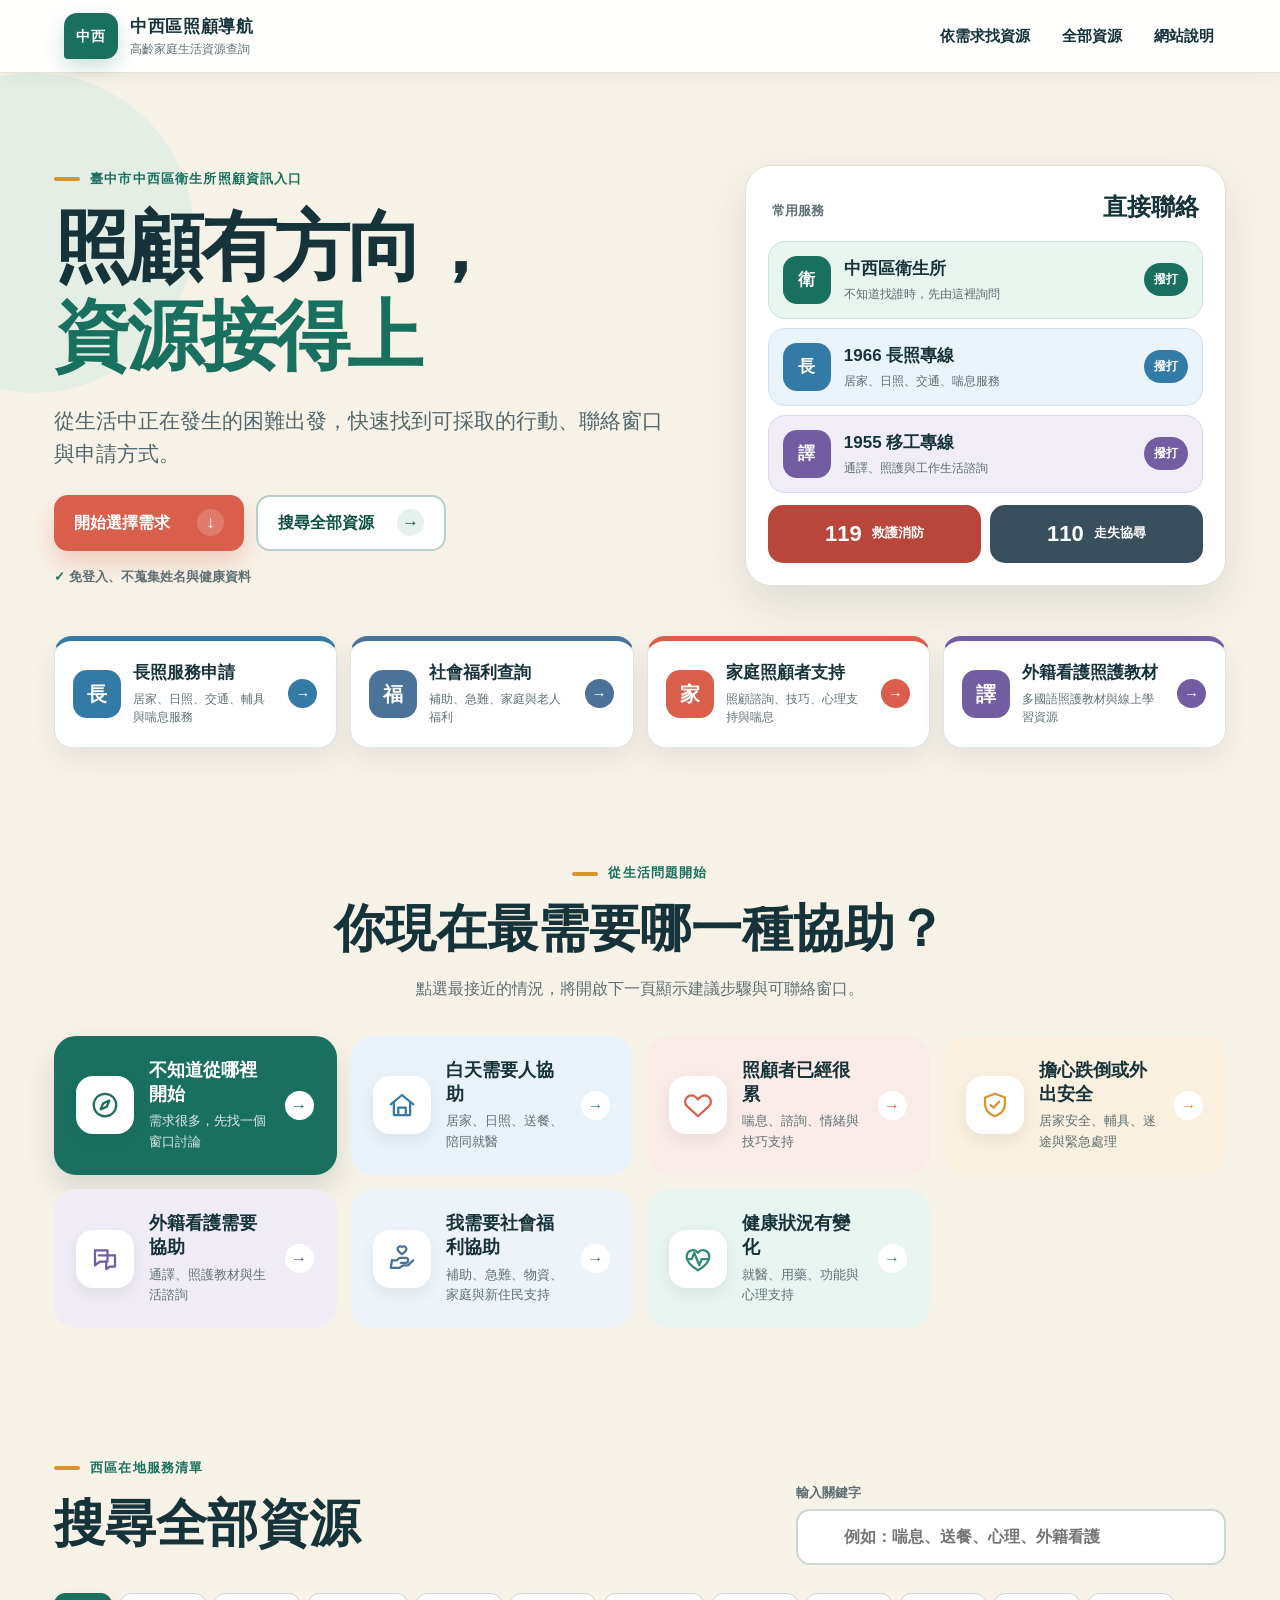
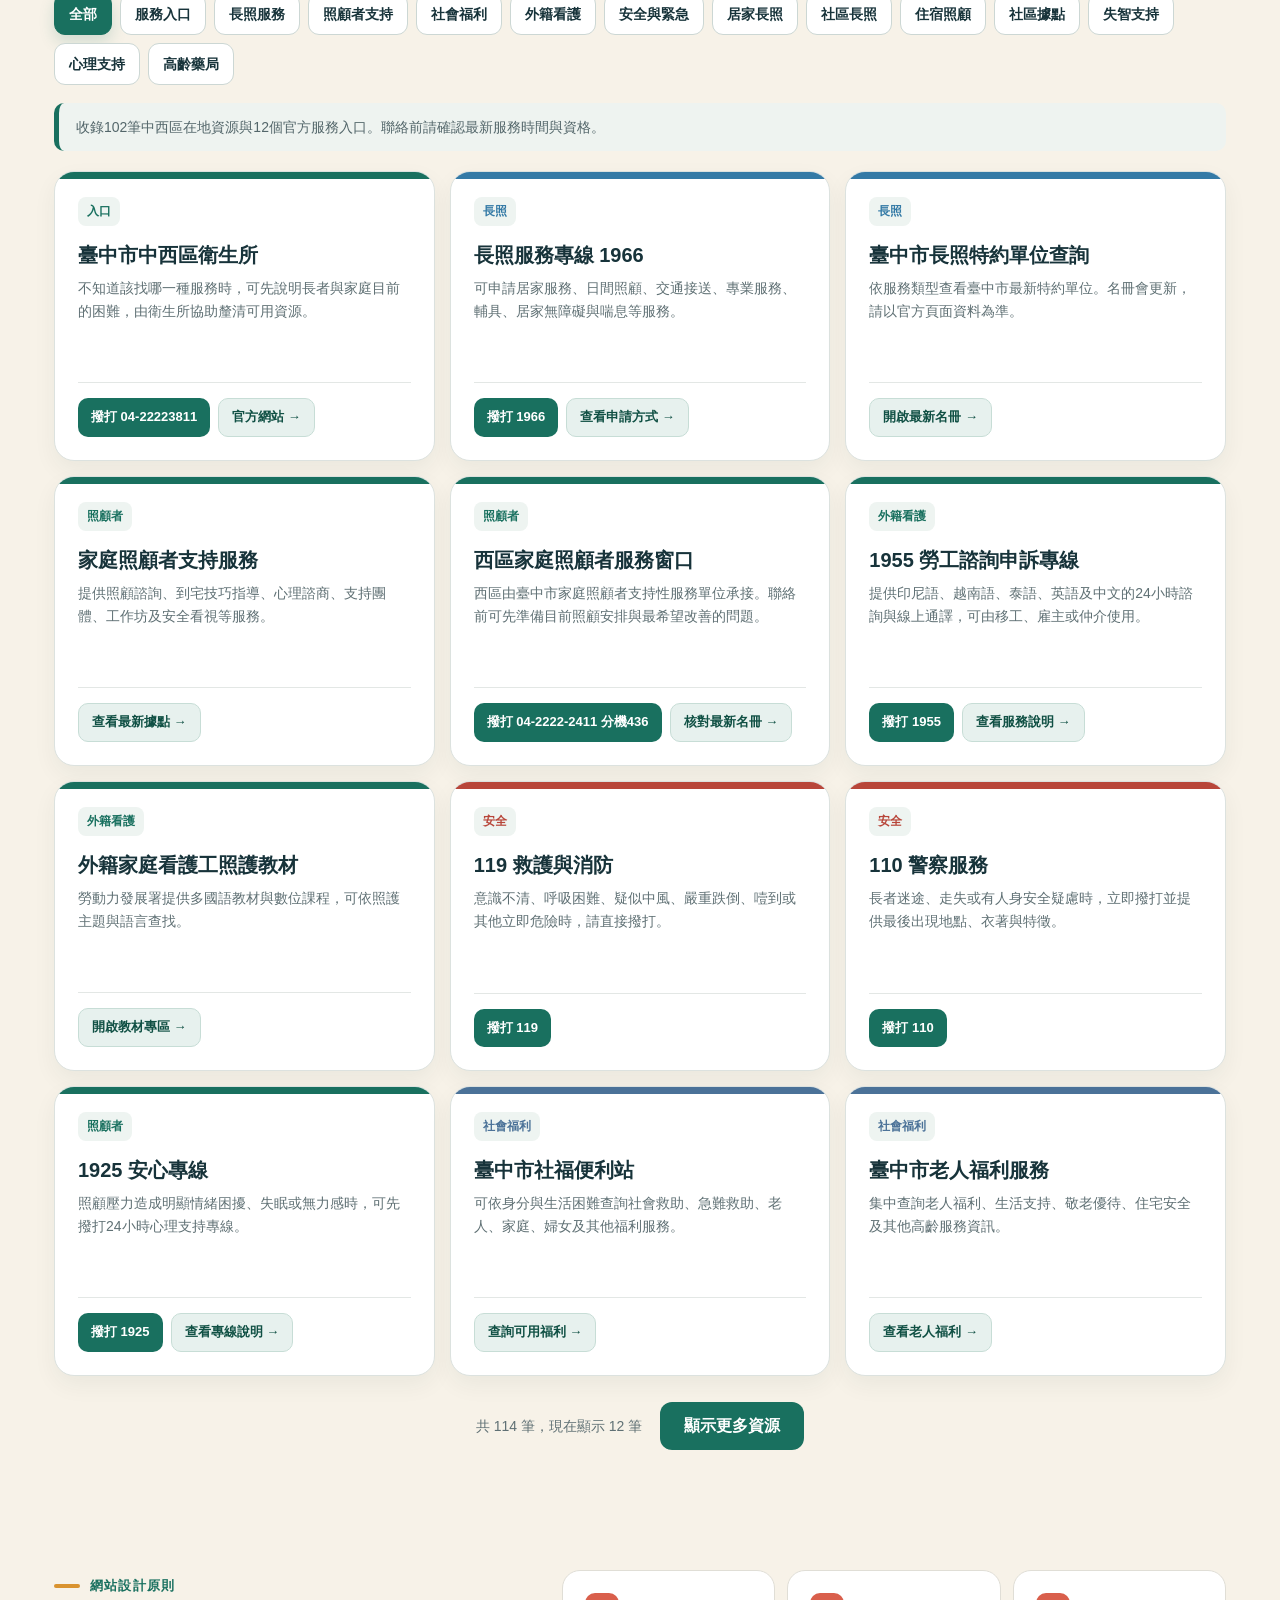
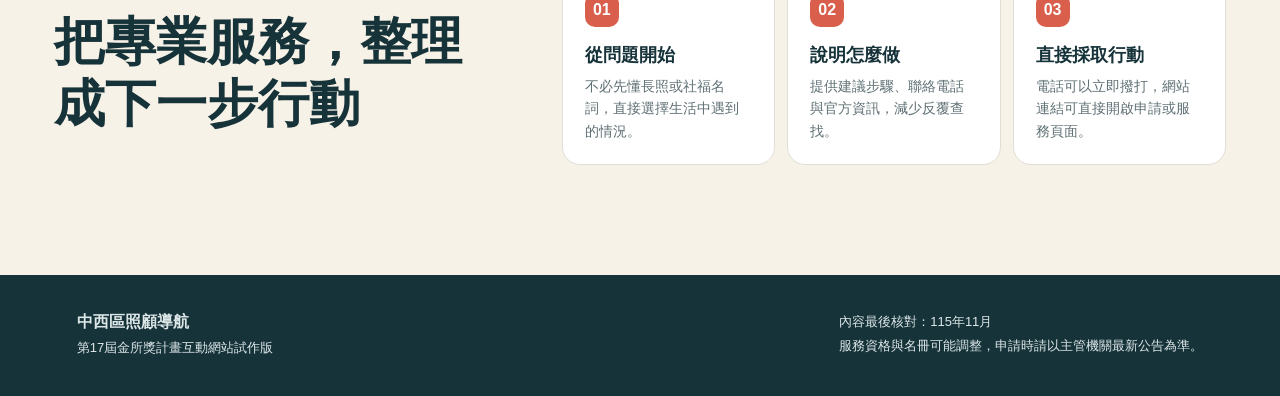
==== commit 66726c1a: "Add home screen app name and icon metadata" ====
--- a/index.html
+++ b/index.html
@@ -4,7 +4,15 @@
   <meta charset="utf-8" />
   <meta name="viewport" content="width=device-width, initial-scale=1" />
   <meta name="description" content="中西區照顧導航，以生活情境協助高齡家庭查找長照、照顧者支持、安全與外籍看護相關資源。" />
+  <meta name="theme-color" content="#19705f" />
+  <meta name="application-name" content="中西區照顧" />
+  <meta name="apple-mobile-web-app-title" content="中西區照顧" />
+  <meta name="apple-mobile-web-app-capable" content="yes" />
+  <meta name="apple-mobile-web-app-status-bar-style" content="default" />
   <title>中西區照顧導航</title>
+  <link rel="apple-touch-icon" sizes="180x180" href="apple-touch-icon.png?v=20261118-2" />
+  <link rel="icon" type="image/png" sizes="32x32" href="favicon-32.png?v=20261118-2" />
+  <link rel="manifest" href="site.webmanifest?v=20261118-2" />
   <link rel="stylesheet" href="styles.css?v=20261118-1" />
 </head>
 <body>
--- a/styles.css
+++ b/styles.css
@@ -22,7 +22,7 @@
 .skip-link:focus { left: 8px; }
 .site-header { position: sticky; top: 0; z-index: 20; display: flex; justify-content: space-between; align-items: center; padding: 13px clamp(18px, 5vw, 72px); background: rgba(255,255,255,.94); border-bottom: 1px solid #e6e3da; box-shadow: 0 4px 18px rgba(23,51,58,.05); backdrop-filter: blur(14px); }
 .brand { display: flex; gap: 12px; align-items: center; text-decoration: none; }
-.brand-mark { display: grid; place-items: center; width: 46px; height: 46px; color: #fff; background: var(--green); border-radius: 13px 13px 13px 4px; box-shadow: 0 8px 20px rgba(25,112,95,.22); font-size: 20px; font-weight: 900; }
+.brand-mark { display: grid; place-items: center; width: 54px; height: 46px; color: #fff; background: var(--green); border-radius: 13px 13px 13px 4px; box-shadow: 0 8px 20px rgba(25,112,95,.22); font-size: 14px; font-weight: 900; letter-spacing: .06em; }
 .brand strong, .brand small { display: block; }
 .brand strong { font-size: 17px; letter-spacing: .04em; }
 .brand small { color: var(--muted); font-size: 12px; }
@@ -186,6 +186,17 @@
 footer { display: flex; justify-content: space-between; gap: 28px; padding: 34px clamp(24px, 6vw, 90px); color: #dce7e8; background: var(--ink); }
 footer p { margin: 3px 0; font-size: 13px; }
 
+.result-page-body { min-height: 100vh; background: linear-gradient(155deg, #f7f2e8 0%, #edf5f1 100%); }
+.result-page-main { width: min(1080px, 100%); min-height: calc(100vh - 166px); margin: 0 auto; padding: 34px 24px 70px; }
+.result-back { display: inline-flex; align-items: center; gap: 9px; margin-bottom: 22px; padding: 10px 15px; color: var(--green-dark); background: #fff; border: 1px solid #c9d9d4; border-radius: 12px; box-shadow: 0 7px 18px rgba(23,51,58,.06); text-decoration: none; font-weight: 900; }
+.result-back:hover { border-color: var(--green); }
+.result-page-intro { margin-bottom: 20px; }
+.result-page-intro h1 { max-width: none; font-size: clamp(34px, 5vw, 54px); }
+.result-page-intro p:last-child { margin: 10px 0 0; color: var(--muted); font-size: 17px; }
+.result-page-main .result-panel { margin-top: 0; }
+.result-page-actions { display: flex; justify-content: center; margin-top: 24px; }
+.result-page-actions .button { min-width: 230px; }
+
 @media (max-width: 980px) {
   nav { display: none; }
   .hero { grid-template-columns: 1fr; }
@@ -214,6 +225,11 @@
   .resource-address-pin { align-self: start; padding-top: 3px; }
   .resource-address-text { font-size: 14px; }
   .resource-address-action { grid-column: 1 / -1; width: 100%; padding: 10px 12px; border-radius: 10px; text-align: center; font-size: 14px; }
+  .result-page-main { padding: 22px 16px 48px; }
+  .result-back { position: sticky; top: 78px; z-index: 10; margin-bottom: 18px; }
+  .result-page-intro h1 { font-size: 34px; }
+  .result-page-main .result-panel { padding: 42px 20px 22px; }
+  .result-page-actions .button { width: 100%; }
 }
 @media (prefers-reduced-motion: reduce) {
   html { scroll-behavior: auto; }
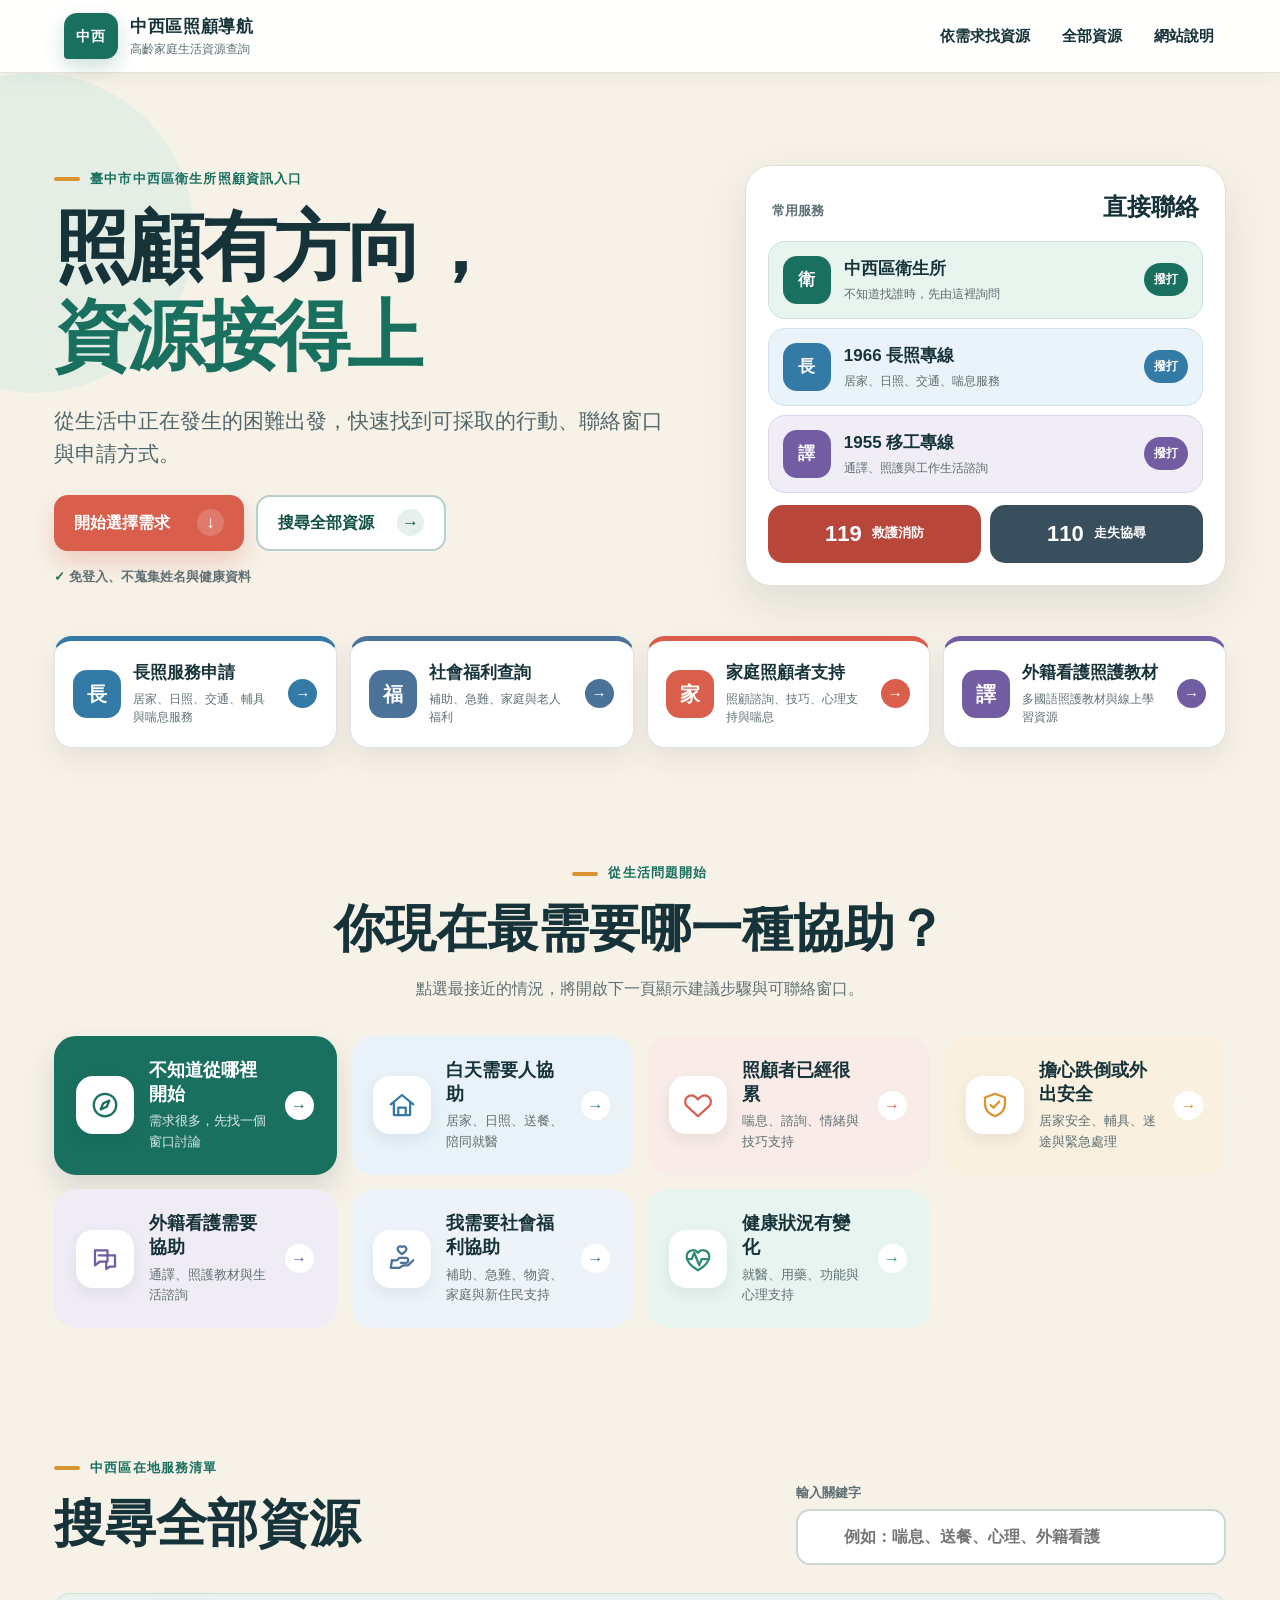
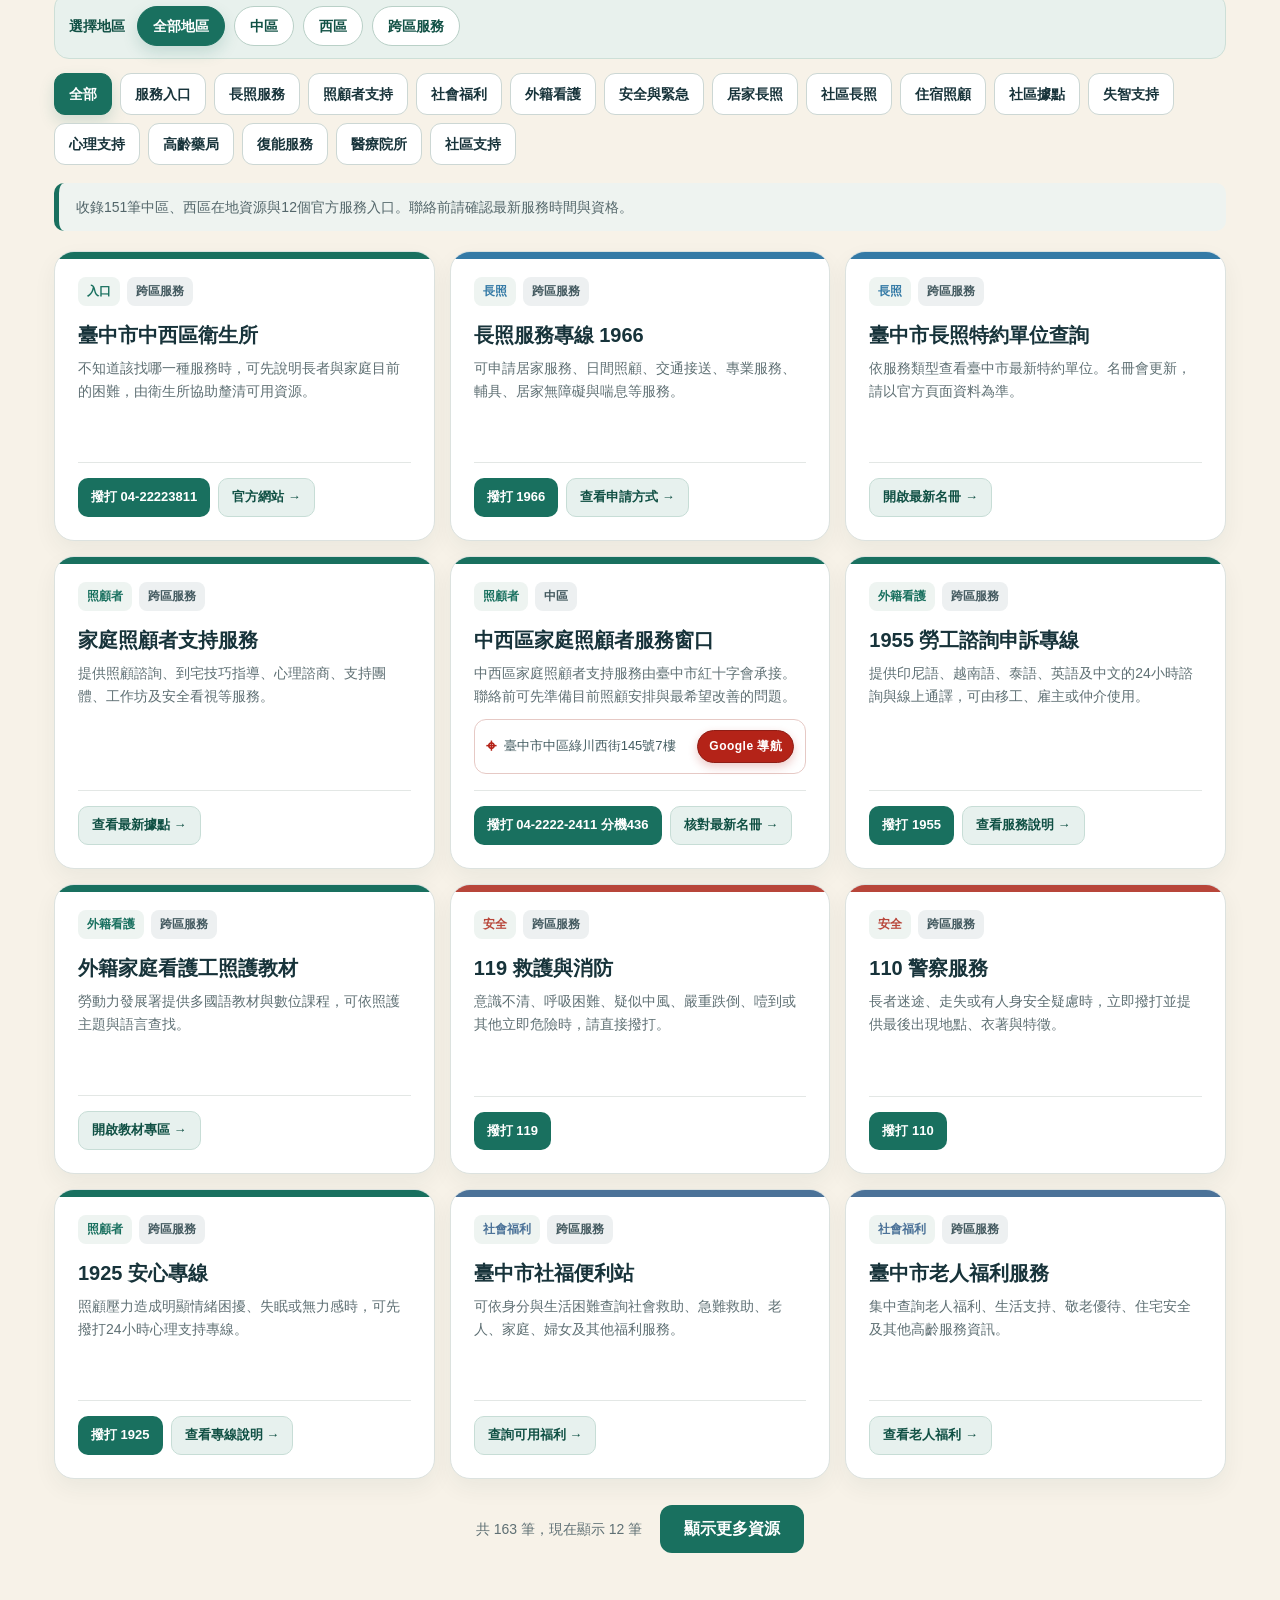
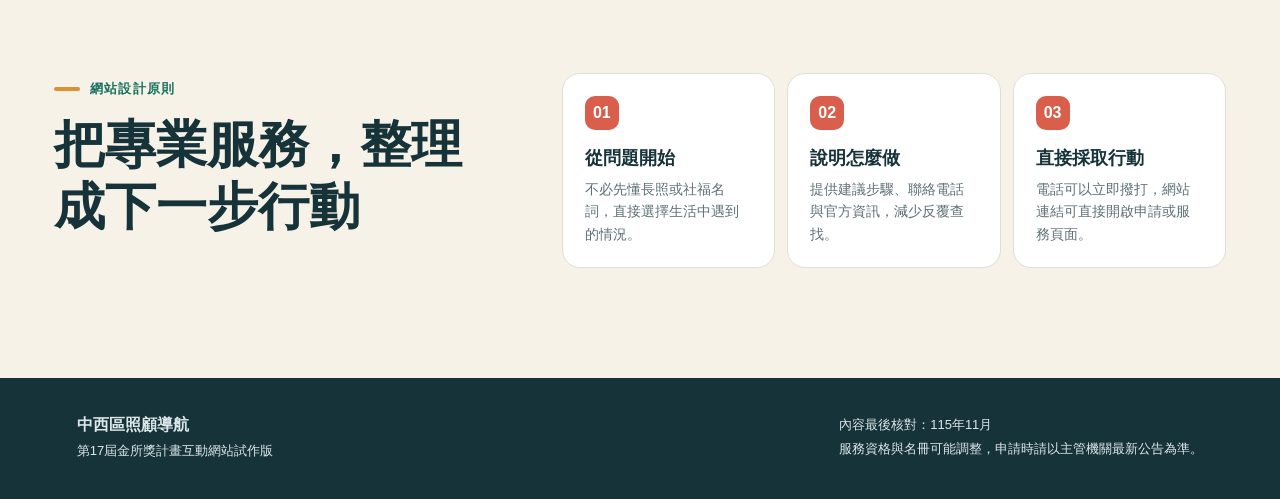
==== commit 174a0d87: "Show complete Central and West District resource database" ====
--- a/index.html
+++ b/index.html
@@ -13,7 +13,7 @@
   <link rel="apple-touch-icon" sizes="180x180" href="apple-touch-icon.png?v=20261118-2" />
   <link rel="icon" type="image/png" sizes="32x32" href="favicon-32.png?v=20261118-2" />
   <link rel="manifest" href="site.webmanifest?v=20261118-2" />
-  <link rel="stylesheet" href="styles.css?v=20261118-1" />
+  <link rel="stylesheet" href="styles.css?v=20261119-1" />
 </head>
 <body>
   <a class="skip-link" href="#main">跳到主要內容</a>
@@ -130,8 +130,15 @@
 
     <section class="resources-section" id="resources">
       <div class="section-heading inline-heading">
-        <div><p class="eyebrow">西區在地服務清單</p><h2>搜尋全部資源</h2></div>
+        <div><p class="eyebrow">中西區在地服務清單</p><h2>搜尋全部資源</h2></div>
         <label class="search-box"><span>輸入關鍵字</span><input id="resource-search" type="search" placeholder="例如：喘息、送餐、心理、外籍看護" /></label>
+      </div>
+      <div class="district-filter-row" aria-label="行政區篩選">
+        <span>選擇地區</span>
+        <button class="district-filter active" data-district="all">全部地區</button>
+        <button class="district-filter" data-district="中區">中區</button>
+        <button class="district-filter" data-district="西區">西區</button>
+        <button class="district-filter" data-district="跨區服務">跨區服務</button>
       </div>
       <div class="filter-row" aria-label="資源分類">
         <button class="filter active" data-filter="all">全部</button>
@@ -148,8 +155,11 @@
         <button class="filter" data-filter="失智支持">失智支持</button>
         <button class="filter" data-filter="心理支持">心理支持</button>
         <button class="filter" data-filter="高齡藥局">高齡藥局</button>
+        <button class="filter" data-filter="復能服務">復能服務</button>
+        <button class="filter" data-filter="醫療院所">醫療院所</button>
+        <button class="filter" data-filter="社區支持">社區支持</button>
       </div>
-      <p class="resource-note">收錄102筆中西區在地資源與12個官方服務入口。聯絡前請確認最新服務時間與資格。</p>
+      <p class="resource-note">收錄151筆中區、西區在地資源與12個官方服務入口。聯絡前請確認最新服務時間與資格。</p>
       <div class="resource-grid" id="resource-grid"></div>
       <div class="resource-footer"><p id="resource-count" aria-live="polite"></p><button id="load-more" class="load-more" type="button">顯示更多資源</button></div>
       <p id="no-results" class="no-results" hidden>找不到符合的資源。可改用其他關鍵字，或直接洽中西區衛生所。</p>
@@ -169,7 +179,7 @@
     <div><strong>中西區照顧導航</strong><p>第17屆金所獎計畫互動網站試作版</p></div>
     <div><p>內容最後核對：115年11月</p><p>服務資格與名冊可能調整，申請時請以主管機關最新公告為準。</p></div>
   </footer>
-  <script src="local-resources.js?v=20261112-4"></script>
-  <script src="app.js?v=20261118-1"></script>
+  <script src="local-resources.js?v=20261119-1"></script>
+  <script src="app.js?v=20261119-1"></script>
 </body>
 </html>
--- a/styles.css
+++ b/styles.css
@@ -143,6 +143,11 @@
 .filter { min-height: 42px; padding: 8px 14px; background: #fff; border: 1px solid #ccd7d4; border-radius: 11px; cursor: pointer; font-size: 14px; font-weight: 800; }
 .filter:hover { border-color: var(--green); }
 .filter.active { color: #fff; background: var(--green); border-color: var(--green); box-shadow: 0 7px 15px rgba(25,112,95,.17); }
+.district-filter-row { display: flex; flex-wrap: wrap; align-items: center; gap: 9px; margin: 0 0 14px; padding: 12px 14px; background: #e8f1ed; border: 1px solid #cddfd7; border-radius: 15px; }
+.district-filter-row > span { margin-right: 3px; color: var(--green-dark); font-size: 14px; font-weight: 900; }
+.district-filter { min-height: 40px; padding: 7px 15px; color: var(--green-dark); background: #fff; border: 1px solid #b9d0c7; border-radius: 999px; cursor: pointer; font-size: 14px; font-weight: 900; }
+.district-filter:hover { border-color: var(--green); }
+.district-filter.active { color: #fff; background: var(--green); border-color: var(--green); box-shadow: 0 7px 15px rgba(25,112,95,.17); }
 .resource-note { margin: 0 0 20px; padding: 13px 17px; color: #53666a; background: #eef3f0; border-left: 5px solid var(--green); border-radius: 10px; font-size: 14px; }
 .resource-grid { display: grid; grid-template-columns: repeat(3,1fr); gap: 15px; }
 .resource-card { --card-tone: var(--green); position: relative; display: flex; flex-direction: column; min-height: 290px; overflow: hidden; padding: 23px; background: #fff; border: 1px solid #dce2df; border-radius: 20px; box-shadow: 0 9px 23px rgba(23,51,58,.055); transition: transform .18s, box-shadow .18s; }
@@ -154,8 +159,13 @@
 .resource-card[data-category="社區據點"] { --card-tone: #4e927a; }
 .resource-card[data-category="安全"] { --card-tone: #b8463a; }
 .resource-card[data-category="社會福利"] { --card-tone: #4b7298; }
-.resource-card[data-category="長照"], .resource-card[data-category="居家長照"], .resource-card[data-category="社區長照"] { --card-tone: var(--blue); }
-.resource-card .tag { align-self: flex-start; margin-top: 2px; padding: 5px 9px; color: var(--card-tone); background: #eef4f1; border-radius: 8px; font-size: 12px; font-weight: 900; }
+.resource-card[data-category="醫療院所"] { --card-tone: #267c8c; }
+.resource-card[data-category="復能服務"] { --card-tone: #5a79a5; }
+.resource-card[data-category="社區支持"] { --card-tone: #6b7f45; }
+.resource-card[data-category="長照"], .resource-card[data-category="居家長照"], .resource-card[data-category="社區長照"], .resource-card[data-category="住宿照顧"] { --card-tone: var(--blue); }
+.card-tags { display: flex; flex-wrap: wrap; gap: 7px; align-items: center; margin-top: 2px; }
+.resource-card .tag { padding: 5px 9px; color: var(--card-tone); background: #eef4f1; border-radius: 8px; font-size: 12px; font-weight: 900; }
+.district-tag { padding: 5px 9px; color: #445a60; background: #edf0f1; border-radius: 8px; font-size: 12px; font-weight: 900; }
 .resource-card h3 { margin: 16px 0 8px; font-size: 20px; line-height: 1.35; }
 .resource-card p { margin: 0 0 16px; color: var(--muted); font-size: 14px; }
 .resource-address { display: grid; grid-template-columns: auto minmax(0,1fr) auto; align-items: center; gap: 8px; margin: 0 0 16px; padding: 10px 11px; color: #244c45; background: #fff; border: 1px solid #e6c9c5; border-radius: 12px; text-decoration: none; transition: border-color .18s, background .18s, box-shadow .18s, transform .18s; }
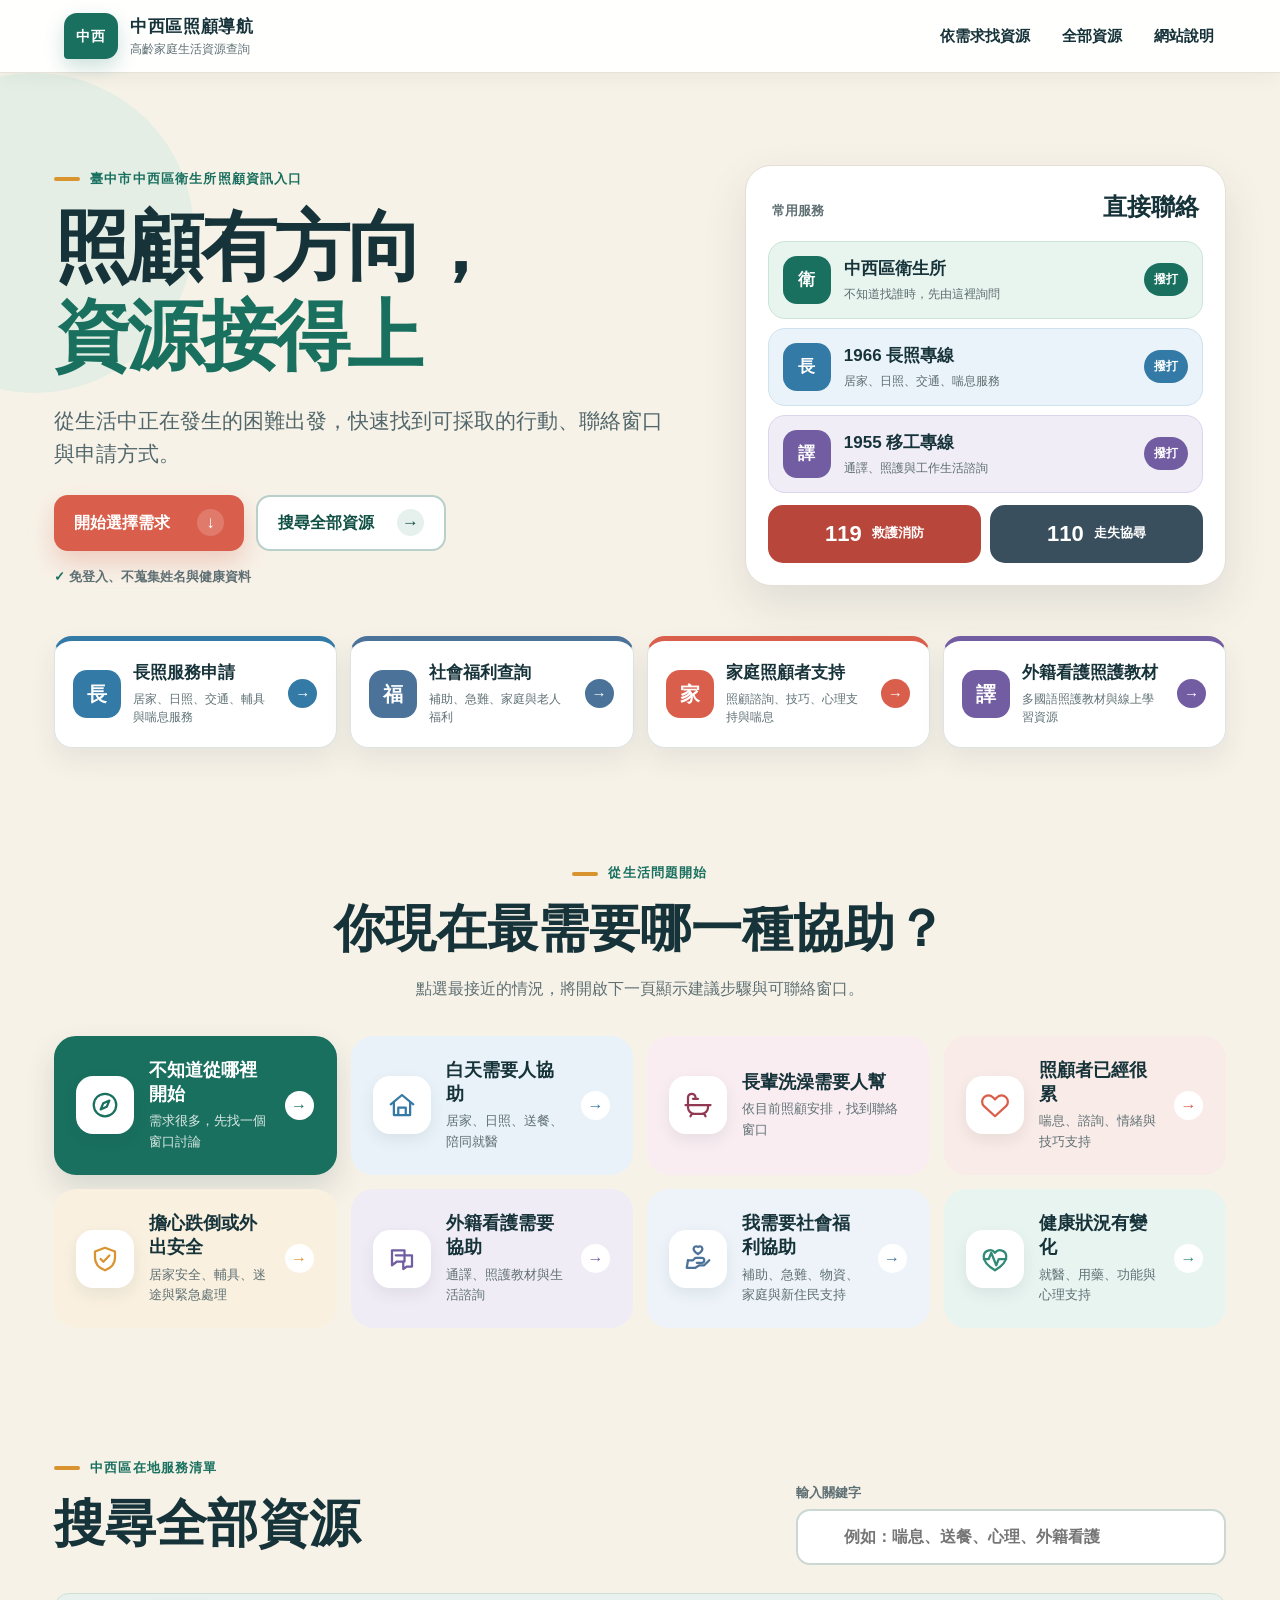
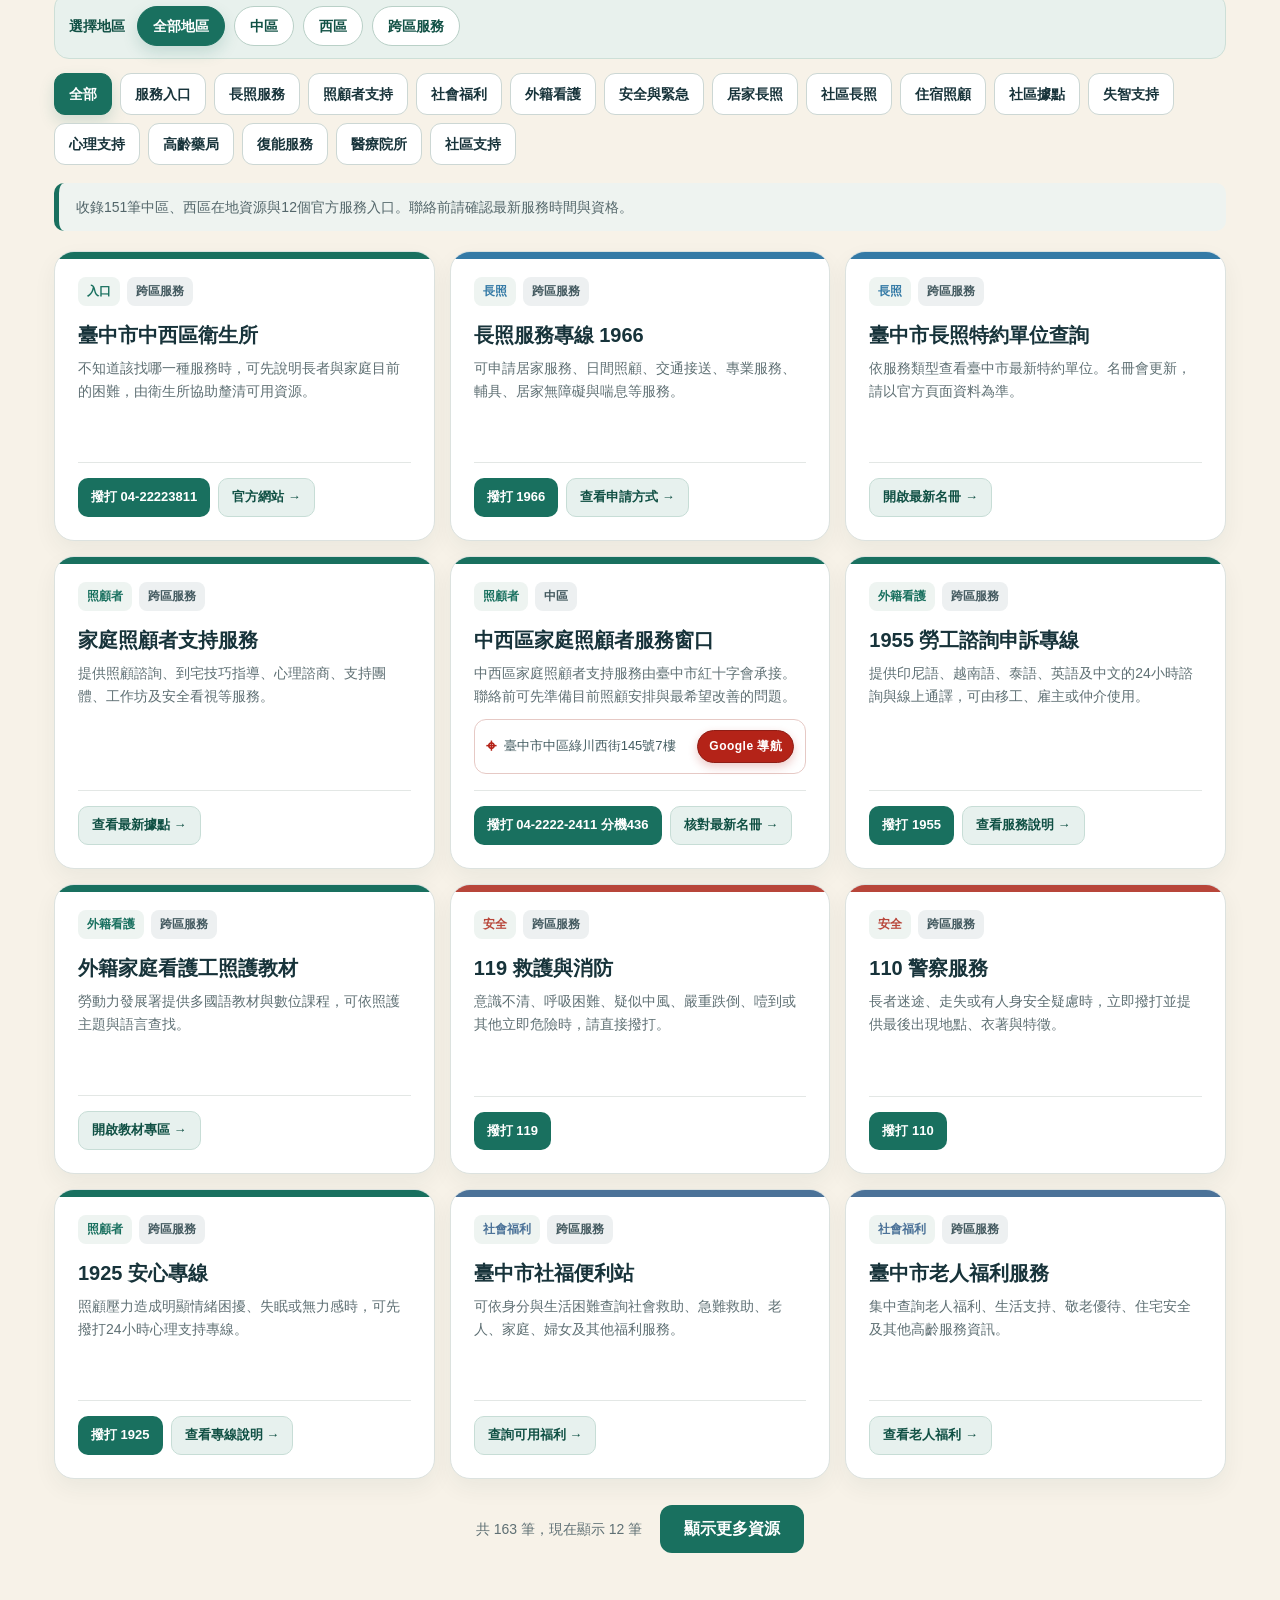
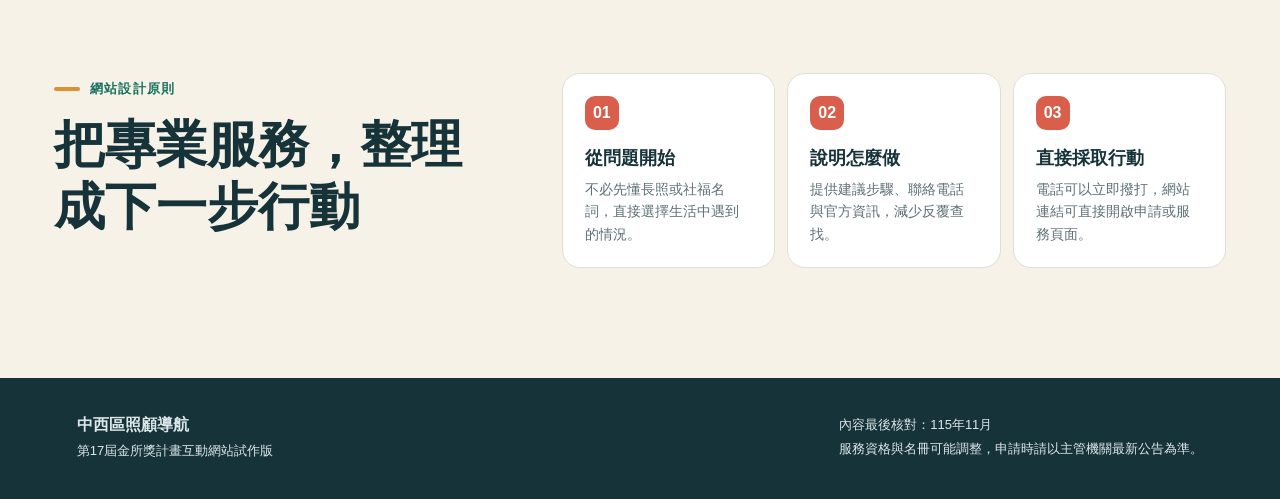
==== commit e5e97e55: "在中西區照顧導航加入洗澡協助分流" ====
--- a/index.html
+++ b/index.html
@@ -13,7 +13,7 @@
   <link rel="apple-touch-icon" sizes="180x180" href="apple-touch-icon.png?v=20261118-2" />
   <link rel="icon" type="image/png" sizes="32x32" href="favicon-32.png?v=20261118-2" />
   <link rel="manifest" href="site.webmanifest?v=20261118-2" />
-  <link rel="stylesheet" href="styles.css?v=20261119-1" />
+  <link rel="stylesheet" href="styles.css?v=20261125-1" />
 </head>
 <body>
   <a class="skip-link" href="#main">跳到主要內容</a>
@@ -104,6 +104,10 @@
           <span class="scenario-icon" aria-hidden="true"><svg viewBox="0 0 24 24"><path d="M3 11.5 12 4l9 7.5"/><path d="M5.5 10v10h13V10M9 20v-6h6v6"/></svg></span>
           <span class="scenario-text"><strong>白天需要人協助</strong><small>居家、日照、送餐、陪同就醫</small></span><b aria-hidden="true">→</b>
         </button>
+        <a class="scenario bathing-entry" data-topic="bathing" href="result.html?topic=bathing">
+          <span class="scenario-icon" aria-hidden="true"><svg viewBox="0 0 24 24"><path d="M4 12V6a3 3 0 0 1 6 0M2 12h20M4 12v2a5 5 0 0 0 5 5h6a5 5 0 0 0 5-5v-2M7 19l-1 2m11-2 1 2M8 7h4"/></svg></span>
+          <span class="scenario-text"><strong>長輩洗澡需要人幫</strong><small>依目前照顧安排，找到聯絡窗口</small></span>
+        </a>
         <button class="scenario" data-topic="rest">
           <span class="scenario-icon" aria-hidden="true"><svg viewBox="0 0 24 24"><path d="M20.8 5.8c-2-2-5.1-2-7.1 0L12 7.5l-1.7-1.7c-2-2-5.1-2-7.1 0s-2 5.1 0 7.1L12 21l8.8-8.1c2-2 2-5.1 0-7.1Z"/></svg></span>
           <span class="scenario-text"><strong>照顧者已經很累</strong><small>喘息、諮詢、情緒與技巧支持</small></span><b aria-hidden="true">→</b>
@@ -180,6 +184,6 @@
     <div><p>內容最後核對：115年11月</p><p>服務資格與名冊可能調整，申請時請以主管機關最新公告為準。</p></div>
   </footer>
   <script src="local-resources.js?v=20261119-1"></script>
-  <script src="app.js?v=20261119-1"></script>
+  <script src="app.js?v=20261125-1"></script>
 </body>
 </html>
--- a/styles.css
+++ b/styles.css
@@ -207,6 +207,28 @@
 .result-page-actions { display: flex; justify-content: center; margin-top: 24px; }
 .result-page-actions .button { min-width: 230px; }
 
+.scenario.bathing-entry { --tone: #913952; --soft: #f9edf1; grid-template-columns: 58px minmax(0, 1fr); color: var(--ink); text-decoration: none; }
+.result-page-main [hidden] { display: none !important; }
+.care-bathing-link { display: inline-block; margin-top: 12px; padding: 10px 0; color: var(--green-dark); font-weight: 800; }
+.bathing-guide { max-width: 760px; margin: 0 auto; }
+.bathing-guide h1 { max-width: none; margin: 5px 0 22px; font-size: clamp(2rem, 5vw, 3.5rem); line-height: 1.2; }
+.bathing-card { padding: clamp(18px, 4vw, 34px); border: 1px solid #bfd8d0; border-radius: 22px; background: #fff; box-shadow: 0 10px 28px rgba(23, 51, 58, .07); }
+.bathing-card h2 { margin: 0 0 10px; font-size: clamp(1.375rem, 3.5vw, 1.9rem); line-height: 1.35; }
+.bathing-card h2:focus { outline: none; }
+.bathing-card p { margin: 0 0 16px; font-size: 1rem; line-height: 1.7; color: var(--muted); }
+.bathing-card .bathing-label { margin-bottom: 8px; color: var(--green-dark); font-weight: 800; }
+.bathing-options { display: grid; gap: 10px; margin-top: 18px; }
+.bathing-options a, .bathing-action { display: flex; min-height: 52px; align-items: center; padding: 10px 16px; border: 1px solid #a9cac0; border-radius: 12px; background: #f1f8f5; color: var(--green-dark); font-size: 1.0625rem; font-weight: 800; line-height: 1.45; text-decoration: none; }
+.bathing-options a:hover { border-color: var(--green); background: #e3f1eb; }
+.bathing-card .bathing-script { padding: 13px 15px; border-left: 4px solid #6c9d8c; border-radius: 6px 12px 12px 6px; color: var(--ink); background: #f3f7f5; }
+.bathing-script strong { display: block; margin-bottom: 4px; }
+.bathing-action { display: inline-flex; justify-content: center; border-color: #9a253f; background: #9a253f; color: #fff; }
+.bathing-action:hover { background: #7b1c32; }
+.bathing-help, .bathing-restart { display: inline-flex; align-items: center; min-height: 44px; color: var(--green-dark); font-weight: 800; text-underline-offset: 4px; }
+.bathing-restart { margin-top: 7px; }
+.bathing-entry:focus-visible, .bathing-guide a:focus-visible { outline: 3px solid var(--green-dark); outline-offset: 3px; }
+@media (max-width: 520px) { .bathing-action { display: flex; width: 100%; } }
+
 @media (max-width: 980px) {
   nav { display: none; }
   .hero { grid-template-columns: 1fr; }
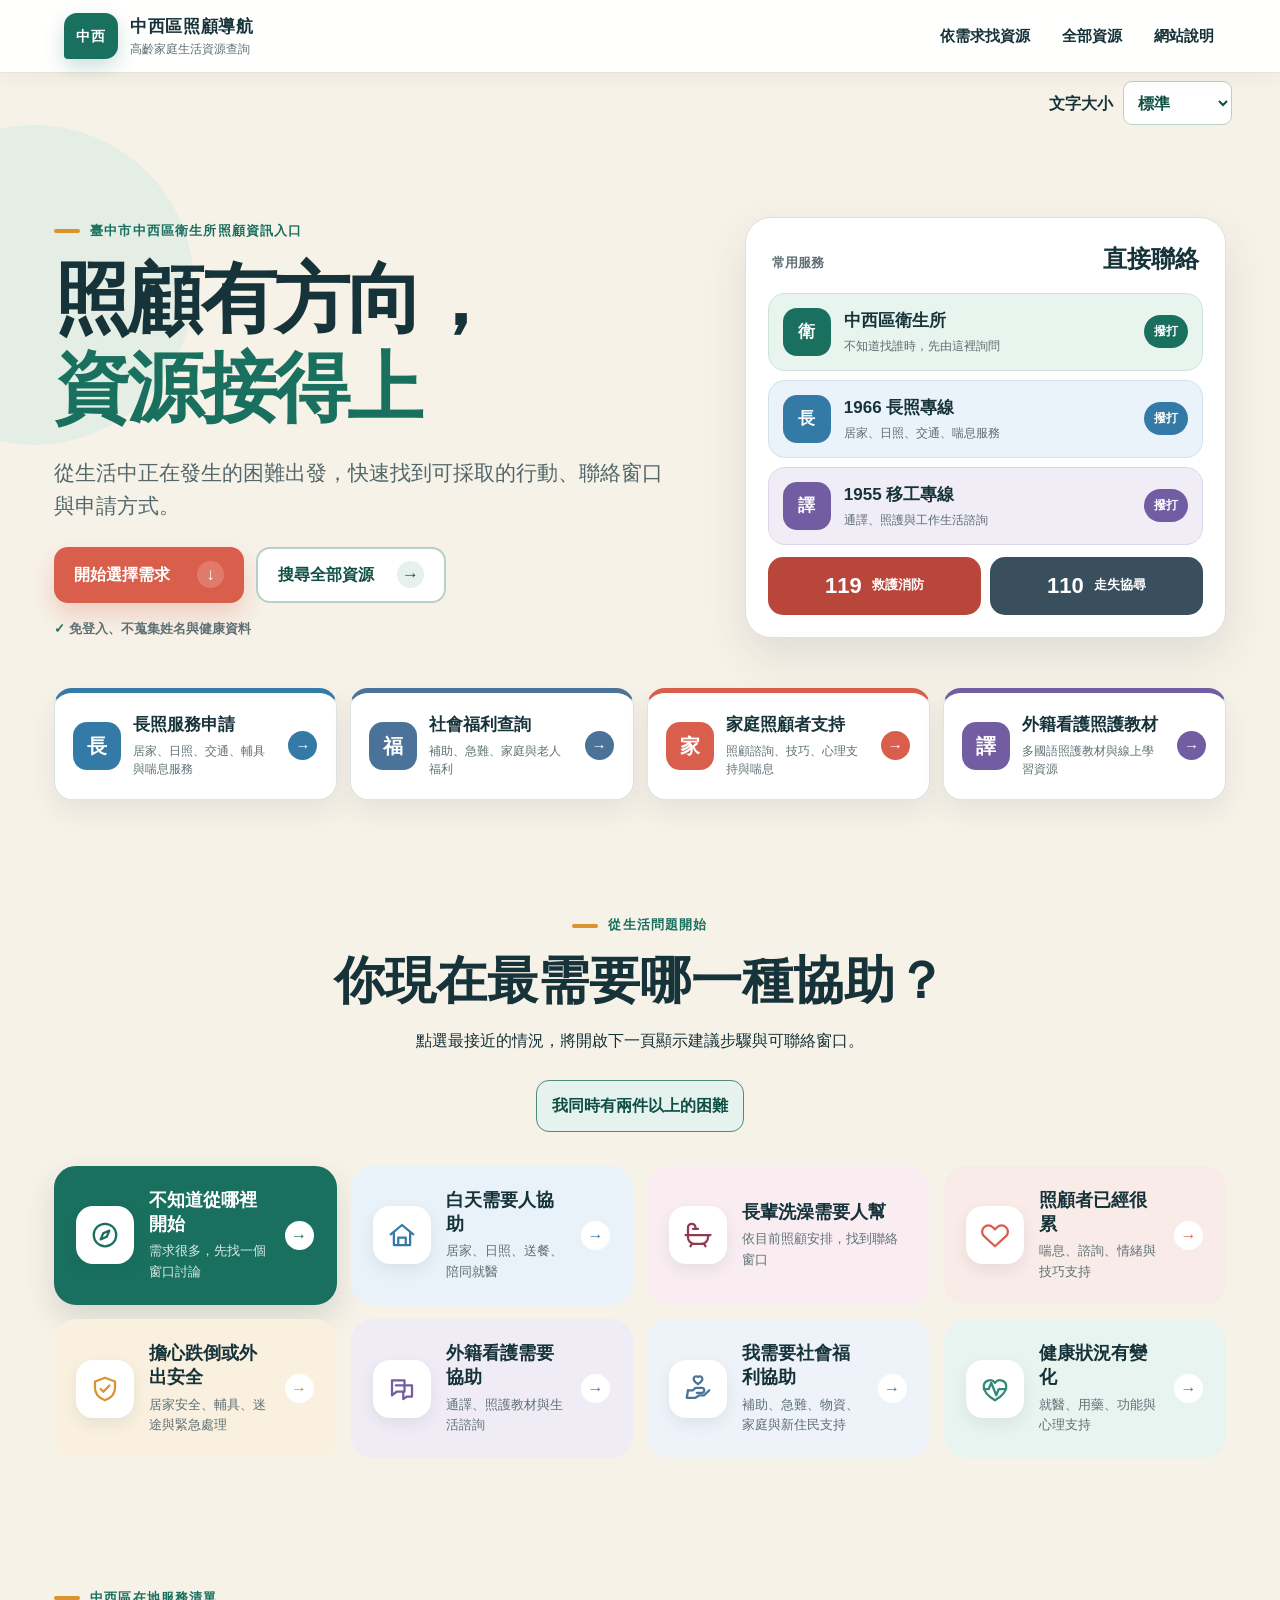
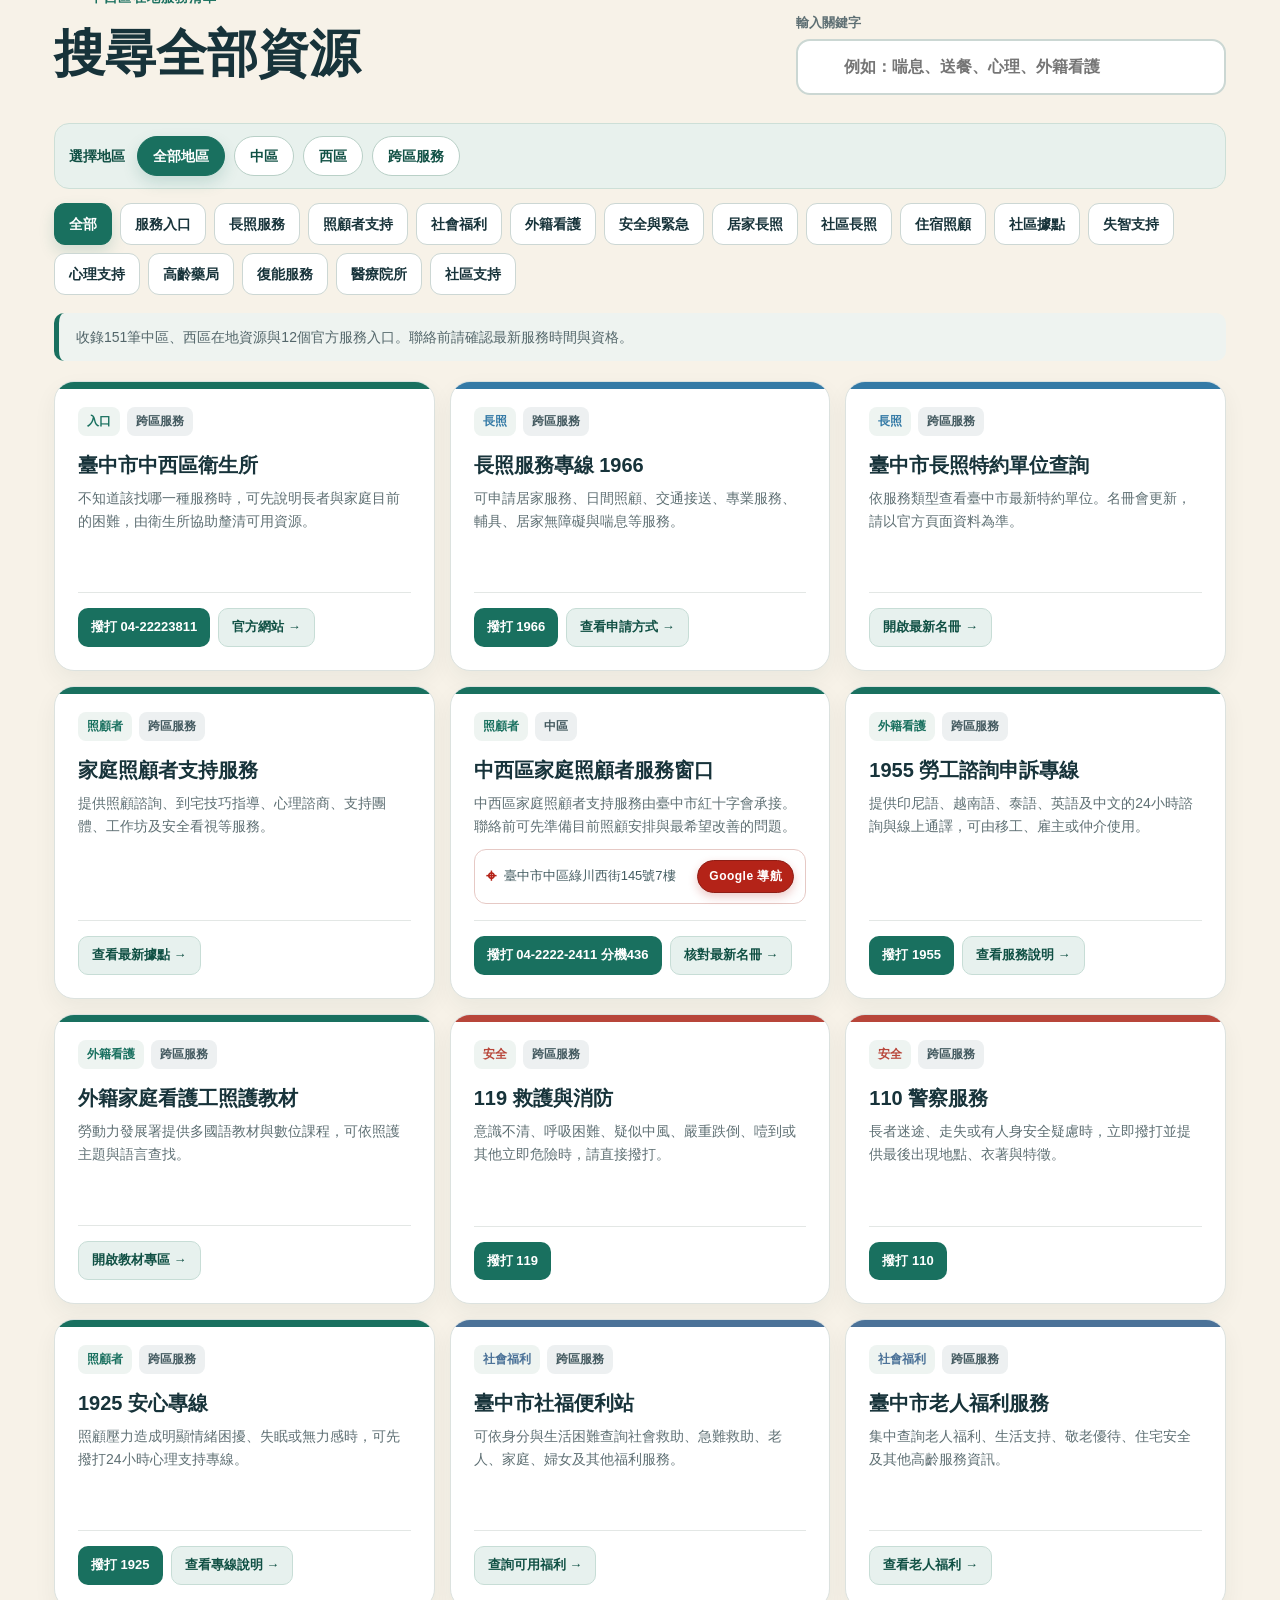
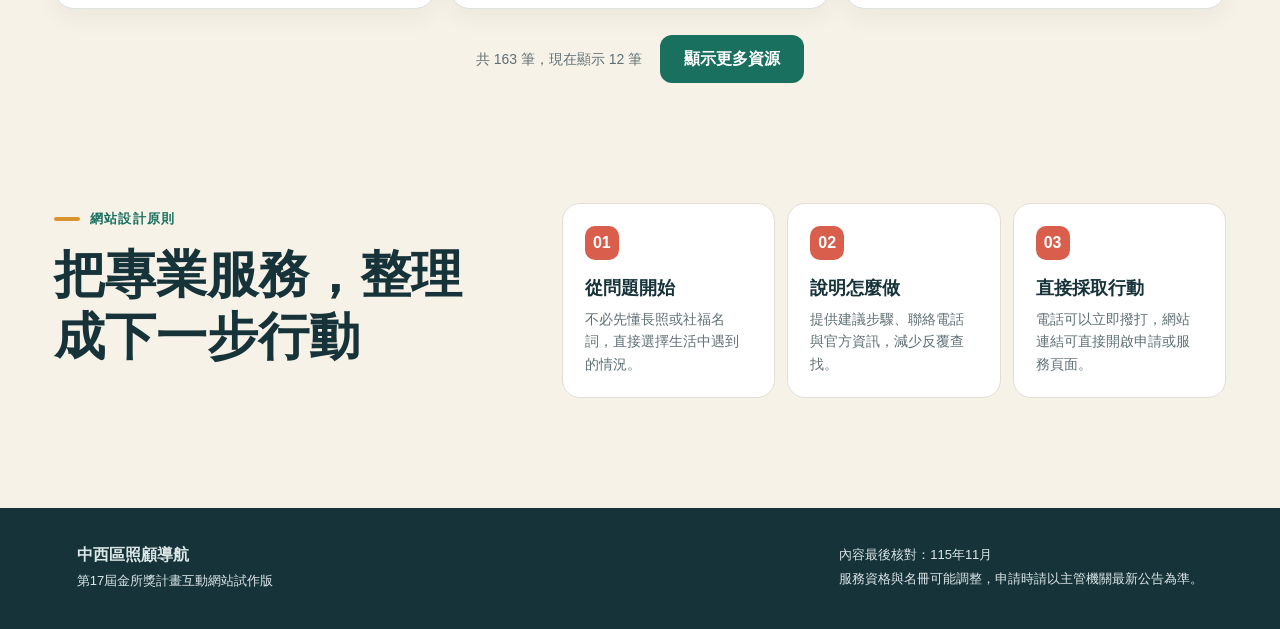
==== commit 6b2c663d: "新增照顧情境複選與大字版，修正心理資源導航" ====
--- a/index.html
+++ b/index.html
@@ -13,7 +13,8 @@
   <link rel="apple-touch-icon" sizes="180x180" href="apple-touch-icon.png?v=20261118-2" />
   <link rel="icon" type="image/png" sizes="32x32" href="favicon-32.png?v=20261118-2" />
   <link rel="manifest" href="site.webmanifest?v=20261118-2" />
-  <link rel="stylesheet" href="styles.css?v=20261125-1" />
+  <link rel="stylesheet" href="styles.css?v=20261125-2" />
+  <script src="reading.js?v=20261125-2" defer></script>
 </head>
 <body>
   <a class="skip-link" href="#main">跳到主要內容</a>
@@ -94,6 +95,7 @@
         <p class="eyebrow">從生活問題開始</p>
         <h2>你現在最需要哪一種協助？</h2>
         <p>點選最接近的情況，將開啟下一頁顯示建議步驟與可聯絡窗口。</p>
+        <a class="combined-entry" href="combined.html">我同時有兩件以上的困難</a>
       </div>
       <div class="scenario-grid">
         <button class="scenario active" data-topic="start">
@@ -183,7 +185,7 @@
     <div><strong>中西區照顧導航</strong><p>第17屆金所獎計畫互動網站試作版</p></div>
     <div><p>內容最後核對：115年11月</p><p>服務資格與名冊可能調整，申請時請以主管機關最新公告為準。</p></div>
   </footer>
-  <script src="local-resources.js?v=20261119-1"></script>
-  <script src="app.js?v=20261125-1"></script>
+  <script src="local-resources.js?v=20261125-2"></script>
+  <script src="app.js?v=20261125-2"></script>
 </body>
 </html>
--- a/styles.css
+++ b/styles.css
@@ -14,52 +14,52 @@
 }
 * { box-sizing: border-box; }
 html { scroll-behavior: smooth; }
-body { margin: 0; color: var(--ink); background: var(--cream); font-family: "Noto Sans TC", "PingFang TC", "Microsoft JhengHei", sans-serif; line-height: 1.6; }
+body { margin: 0; overflow-wrap: anywhere; color: var(--ink); background: var(--cream); font-family: "Noto Sans TC", "PingFang TC", "Microsoft JhengHei", sans-serif; line-height: 1.6; }
 a { color: inherit; }
-button, input { font: inherit; }
+button, input, select { font: inherit; }
 button { color: inherit; }
 .skip-link { position: absolute; left: -999px; top: 8px; z-index: 20; padding: 10px 14px; background: #fff; }
 .skip-link:focus { left: 8px; }
 .site-header { position: sticky; top: 0; z-index: 20; display: flex; justify-content: space-between; align-items: center; padding: 13px clamp(18px, 5vw, 72px); background: rgba(255,255,255,.94); border-bottom: 1px solid #e6e3da; box-shadow: 0 4px 18px rgba(23,51,58,.05); backdrop-filter: blur(14px); }
 .brand { display: flex; gap: 12px; align-items: center; text-decoration: none; }
-.brand-mark { display: grid; place-items: center; width: 54px; height: 46px; color: #fff; background: var(--green); border-radius: 13px 13px 13px 4px; box-shadow: 0 8px 20px rgba(25,112,95,.22); font-size: 14px; font-weight: 900; letter-spacing: .06em; }
+.brand-mark { display: grid; place-items: center; width: 54px; height: 46px; color: #fff; background: var(--green); border-radius: 13px 13px 13px 4px; box-shadow: 0 8px 20px rgba(25,112,95,.22); font-size: 0.875rem; font-weight: 900; letter-spacing: .06em; }
 .brand strong, .brand small { display: block; }
-.brand strong { font-size: 17px; letter-spacing: .04em; }
-.brand small { color: var(--muted); font-size: 12px; }
+.brand strong { font-size: 1.0625rem; letter-spacing: .04em; }
+.brand small { color: var(--muted); font-size: 0.75rem; }
 nav { display: flex; gap: 28px; }
-nav a { padding: 8px 2px; text-decoration: none; font-size: 15px; font-weight: 800; }
+nav a { padding: 8px 2px; text-decoration: none; font-size: 0.9375rem; font-weight: 800; }
 nav a:hover { color: var(--green); }
 
 .hero { display: grid; grid-template-columns: minmax(0, 1fr) minmax(380px, .78fr); gap: clamp(38px, 6vw, 74px); max-width: 1220px; margin: 0 auto; padding: clamp(60px, 7vw, 94px) 24px 48px; align-items: center; }
 .hero-copy { position: relative; }
 .hero-copy::before { content: ""; position: absolute; z-index: -1; width: 320px; height: 320px; left: -180px; top: -90px; background: #e4eee5; border-radius: 50%; }
-.eyebrow { display: inline-flex; align-items: center; gap: 10px; margin: 0 0 14px; color: var(--green); font-size: 13px; font-weight: 900; letter-spacing: .09em; }
+.eyebrow { display: inline-flex; align-items: center; gap: 10px; margin: 0 0 14px; color: var(--green); font-size: 0.8125rem; font-weight: 900; letter-spacing: .09em; }
 .eyebrow::before { content: ""; width: 26px; height: 4px; background: var(--amber); border-radius: 6px; }
-h1 { margin: 0; max-width: 730px; font-family: "Noto Serif TC", "Songti TC", serif; font-size: clamp(45px, 6.2vw, 76px); line-height: 1.16; letter-spacing: -.035em; }
+h1 { margin: 0; max-width: 730px; font-family: "Noto Serif TC", "Songti TC", serif; font-size: clamp(2.8125rem, 6.2vw, 4.75rem); line-height: 1.16; letter-spacing: -.035em; }
 h1 span { color: var(--green); }
-.lead { max-width: 670px; margin: 24px 0; color: #52676b; font-size: clamp(17px, 1.8vw, 21px); }
+.lead { max-width: 670px; margin: 24px 0; color: #52676b; font-size: clamp(1.0625rem, 1.8vw, 1.3125rem); }
 .hero-actions { display: flex; flex-wrap: wrap; gap: 12px; }
 .button { display: inline-flex; align-items: center; justify-content: space-between; gap: 20px; min-width: 190px; min-height: 56px; padding: 12px 20px; border-radius: 14px; text-decoration: none; font-weight: 900; transition: transform .18s, box-shadow .18s; }
 .button:hover { transform: translateY(-2px); }
-.button b { display: grid; place-items: center; width: 27px; height: 27px; border-radius: 50%; font-size: 17px; }
+.button b { display: grid; place-items: center; width: 27px; height: 27px; border-radius: 50%; font-size: 1.0625rem; }
 .button.primary { color: #fff; background: var(--coral); box-shadow: 0 12px 24px rgba(217,95,76,.25); }
 .button.primary b { background: rgba(255,255,255,.18); }
 .button.secondary { color: var(--green-dark); background: #fff; border: 2px solid #b8d0c9; }
 .button.secondary b { background: #e6f0ed; }
-.privacy-note { margin: 16px 0 0; color: var(--muted); font-size: 13px; font-weight: 700; }
+.privacy-note { margin: 16px 0 0; color: var(--muted); font-size: 0.8125rem; font-weight: 700; }
 .privacy-note span { color: var(--green); }
 
 .quick-panel { padding: 22px; background: #fff; border: 1px solid #e4dfd3; border-radius: 26px; box-shadow: var(--shadow); }
 .quick-title { display: flex; justify-content: space-between; align-items: baseline; margin: 0 4px 14px; }
-.quick-title span { color: var(--muted); font-size: 13px; font-weight: 800; }
-.quick-title strong { font-family: "Noto Serif TC", serif; font-size: 24px; }
+.quick-title span { color: var(--muted); font-size: 0.8125rem; font-weight: 800; }
+.quick-title strong { font-family: "Noto Serif TC", serif; font-size: 1.5rem; }
 .quick-link { display: grid; grid-template-columns: 48px 1fr auto; gap: 13px; align-items: center; min-height: 78px; margin: 9px 0; padding: 12px 14px; border: 1px solid transparent; border-radius: 17px; text-decoration: none; transition: transform .18s, box-shadow .18s; }
 .quick-link:hover { transform: translateX(4px); box-shadow: 0 8px 18px rgba(23,51,58,.08); }
-.quick-icon { display: grid; place-items: center; width: 48px; height: 48px; color: #fff; border-radius: 14px; font-size: 17px; font-weight: 900; }
+.quick-icon { display: grid; place-items: center; width: 48px; height: 48px; color: #fff; border-radius: 14px; font-size: 1.0625rem; font-weight: 900; }
 .quick-link strong, .quick-link small { display: block; }
-.quick-link strong { font-size: 17px; }
-.quick-link small { margin-top: 2px; color: #5c6c70; font-size: 12px; }
-.quick-link b { padding: 7px 10px; color: #fff; border-radius: 999px; font-size: 12px; }
+.quick-link strong { font-size: 1.0625rem; }
+.quick-link small { margin-top: 2px; color: #5c6c70; font-size: 0.75rem; }
+.quick-link b { padding: 7px 10px; color: #fff; border-radius: 999px; font-size: 0.75rem; }
 .q-health { background: #e8f4ee; border-color: #cce4db; }
 .q-health .quick-icon, .q-health b { background: var(--green); }
 .q-ltc { background: #eaf3f9; border-color: #d0e2ee; }
@@ -69,8 +69,8 @@
 .emergency-row { display: grid; grid-template-columns: 1fr 1fr; gap: 9px; margin-top: 12px; }
 .emergency-row a { display: flex; justify-content: center; align-items: center; gap: 10px; min-height: 58px; color: #fff; background: #b8463a; border-radius: 15px; text-decoration: none; }
 .emergency-row a:last-child { background: #394f5e; }
-.emergency-row strong { font-size: 22px; }
-.emergency-row span { font-size: 13px; font-weight: 800; }
+.emergency-row strong { font-size: 1.375rem; }
+.emergency-row span { font-size: 0.8125rem; font-weight: 800; }
 
 .info-links { display: grid; grid-template-columns: repeat(4,1fr); gap: 13px; max-width: 1172px; margin: 0 auto 110px; }
 .info-link { --info-tone: var(--green); display: grid; grid-template-columns: 48px minmax(0,1fr) 30px; align-items: center; gap: 12px; min-height: 112px; padding: 18px; color: var(--ink); background: #fff; border: 1px solid #dce5e1; border-top: 5px solid var(--info-tone); border-radius: 18px; box-shadow: 0 12px 27px rgba(23,51,58,.08); text-decoration: none; transition: transform .18s, border-color .18s, box-shadow .18s; }
@@ -80,21 +80,21 @@
 .info-link[data-kind="migrant"] { --info-tone: var(--purple); }
 .info-link:hover { transform: translateY(-3px); border-color: var(--info-tone); box-shadow: 0 16px 34px rgba(23,51,58,.13); }
 .info-link:focus-visible { outline: 3px solid rgba(25,112,95,.18); outline-offset: 3px; }
-.info-link-icon { display: grid; place-items: center; width: 48px; height: 48px; color: #fff; background: var(--info-tone); border-radius: 14px; font-size: 20px; font-weight: 900; }
+.info-link-icon { display: grid; place-items: center; width: 48px; height: 48px; color: #fff; background: var(--info-tone); border-radius: 14px; font-size: 1.25rem; font-weight: 900; }
 .info-link-copy strong, .info-link-copy small { display: block; }
-.info-link-copy strong { font-size: 17px; line-height: 1.35; }
-.info-link-copy small { margin-top: 5px; color: var(--muted); font-size: 12px; line-height: 1.5; }
-.info-link > b { display: grid; place-items: center; width: 29px; height: 29px; color: #fff; background: var(--info-tone); border-radius: 50%; font-size: 15px; }
+.info-link-copy strong { font-size: 1.0625rem; line-height: 1.35; }
+.info-link-copy small { margin-top: 5px; color: var(--muted); font-size: 0.75rem; line-height: 1.5; }
+.info-link > b { display: grid; place-items: center; width: 29px; height: 29px; color: #fff; background: var(--info-tone); border-radius: 50%; font-size: 0.9375rem; }
 
 .guide-section, .resources-section, .about-section { max-width: 1220px; margin: 0 auto; padding: 0 24px 110px; }
 .section-heading { margin-bottom: 28px; }
 .center-heading { max-width: 780px; margin: 0 auto 34px; text-align: center; }
 .center-heading .eyebrow { justify-content: center; }
-.section-heading h2, .about-section h2 { margin: 0 0 10px; font-family: "Noto Serif TC", "Songti TC", serif; font-size: clamp(32px, 4vw, 51px); line-height: 1.22; }
-.section-heading > p:last-child { color: var(--muted); font-size: 16px; }
-
-.scenario-grid { display: grid; grid-template-columns: repeat(4,1fr); gap: 14px; }
-.scenario { --tone: var(--green); --soft: #e8f4ee; display: grid; grid-template-columns: 58px 1fr 30px; gap: 15px; align-items: center; min-height: 128px; padding: 20px; text-align: left; background: var(--soft); border: 2px solid transparent; border-radius: 22px; cursor: pointer; transition: transform .18s, box-shadow .18s, border-color .18s; }
+.section-heading h2, .about-section h2 { margin: 0 0 10px; font-family: "Noto Serif TC", "Songti TC", serif; font-size: clamp(2rem, 4vw, 3.1875rem); line-height: 1.22; }
+.section-heading > p:last-child { color: var(--muted); font-size: 1rem; }
+
+.scenario-grid { display: grid; grid-template-columns: repeat(4,minmax(0,1fr)); gap: 14px; }
+.scenario { --tone: var(--green); --soft: #e8f4ee; display: grid; grid-template-columns: 58px minmax(0,1fr) 30px; gap: 15px; align-items: center; min-height: 128px; padding: 20px; text-align: left; background: var(--soft); border: 2px solid transparent; border-radius: 22px; cursor: pointer; transition: transform .18s, box-shadow .18s, border-color .18s; }
 .scenario[data-topic="care"] { --tone: var(--blue); --soft: #e9f2f8; }
 .scenario[data-topic="rest"] { --tone: var(--coral); --soft: #f9ebe7; }
 .scenario[data-topic="safety"] { --tone: var(--amber); --soft: #f9f0df; }
@@ -106,8 +106,8 @@
 .scenario-icon { display: grid; place-items: center; width: 58px; height: 58px; color: var(--tone); background: #fff; border-radius: 17px; box-shadow: 0 6px 15px rgba(23,51,58,.08); }
 .scenario-icon svg { width: 30px; height: 30px; fill: none; stroke: currentColor; stroke-width: 1.8; stroke-linecap: round; stroke-linejoin: round; }
 .scenario-text strong, .scenario-text small { display: block; }
-.scenario-text strong { font-size: 18px; line-height: 1.35; }
-.scenario-text small { margin-top: 5px; color: var(--muted); font-size: 13px; }
+.scenario-text strong { font-size: 1.125rem; line-height: 1.35; }
+.scenario-text small { margin-top: 5px; color: var(--muted); font-size: 0.8125rem; }
 .scenario.active .scenario-text small { color: rgba(255,255,255,.85); }
 .scenario > b { display: grid; place-items: center; width: 29px; height: 29px; color: var(--tone); background: #fff; border-radius: 50%; }
 
@@ -118,37 +118,37 @@
 .result-panel[data-topic="migrant"] { --result-tone: var(--purple); border-color: #d3c8e6; }
 .result-panel[data-topic="welfare"] { --result-tone: #4b7298; border-color: #c6d7e7; }
 .result-panel[data-topic="health"] { --result-tone: #318a78; border-color: #badbd3; }
-.result-label { position: absolute; left: 28px; top: -16px; padding: 6px 15px; color: #fff; background: var(--result-tone); border-radius: 999px; font-size: 13px; font-weight: 900; }
-.result-kicker { margin: 0; color: var(--result-tone); font-size: 13px; font-weight: 900; letter-spacing: .08em; }
-.result-copy h3 { margin: 6px 0 9px; font-size: 27px; line-height: 1.35; }
+.result-label { position: absolute; left: 28px; top: -16px; padding: 6px 15px; color: #fff; background: var(--result-tone); border-radius: 999px; font-size: 0.8125rem; font-weight: 900; }
+.result-kicker { margin: 0; color: var(--result-tone); font-size: 0.8125rem; font-weight: 900; letter-spacing: .08em; }
+.result-copy h3 { margin: 6px 0 9px; font-size: 1.6875rem; line-height: 1.35; }
 .result-copy > p:not(.result-kicker) { color: var(--muted); }
 .result-copy ol { margin: 16px 0 0; padding-left: 23px; }
 .result-copy li { margin: 9px 0; padding-left: 4px; }
 .mini-resource { margin: 8px 0; padding: 15px; background: #f8faf9; border: 1px solid #e0e5e2; border-radius: 15px; }
 .mini-resource strong, .mini-resource span { display: block; }
-.mini-resource strong { font-size: 16px; }
-.mini-resource span { margin: 3px 0 10px; color: var(--muted); font-size: 13px; }
+.mini-resource strong { font-size: 1rem; }
+.mini-resource span { margin: 3px 0 10px; color: var(--muted); font-size: 0.8125rem; }
 .mini-resource .action-row { display: flex; flex-wrap: wrap; gap: 7px; }
 
-.action-link { display: inline-flex; align-items: center; justify-content: center; min-height: 38px; padding: 8px 13px; border-radius: 10px; text-decoration: none; font-size: 13px; font-weight: 900; }
+.action-link { display: inline-flex; align-items: center; justify-content: center; min-height: 38px; padding: 8px 13px; border-radius: 10px; text-decoration: none; font-size: 0.8125rem; font-weight: 900; }
 .action-link.phone { color: #fff; background: var(--green); }
 .action-link.web { color: var(--green-dark); background: #e7f1ee; border: 1px solid #c7ddd6; }
 
 .resources-section { padding-top: 14px; }
 .inline-heading { display: flex; max-width: none; justify-content: space-between; align-items: flex-end; gap: 32px; }
-.search-box { display: grid; gap: 6px; color: var(--muted); font-size: 13px; font-weight: 800; }
-.search-box input { width: min(430px, 72vw); min-height: 52px; padding: 13px 16px 13px 46px; background: #fff; border: 2px solid #cbd7d3; border-radius: 14px; font-size: 16px; }
+.search-box { display: grid; gap: 6px; color: var(--muted); font-size: 0.8125rem; font-weight: 800; }
+.search-box input { width: min(430px, 72vw); min-height: 52px; padding: 13px 16px 13px 46px; background: #fff; border: 2px solid #cbd7d3; border-radius: 14px; font-size: 1rem; }
 .search-box input:focus { outline: 3px solid rgba(25,112,95,.14); border-color: var(--green); }
 .filter-row { display: flex; flex-wrap: wrap; gap: 8px; margin-bottom: 18px; }
-.filter { min-height: 42px; padding: 8px 14px; background: #fff; border: 1px solid #ccd7d4; border-radius: 11px; cursor: pointer; font-size: 14px; font-weight: 800; }
+.filter { min-height: 42px; padding: 8px 14px; background: #fff; border: 1px solid #ccd7d4; border-radius: 11px; cursor: pointer; font-size: 0.875rem; font-weight: 800; }
 .filter:hover { border-color: var(--green); }
 .filter.active { color: #fff; background: var(--green); border-color: var(--green); box-shadow: 0 7px 15px rgba(25,112,95,.17); }
 .district-filter-row { display: flex; flex-wrap: wrap; align-items: center; gap: 9px; margin: 0 0 14px; padding: 12px 14px; background: #e8f1ed; border: 1px solid #cddfd7; border-radius: 15px; }
-.district-filter-row > span { margin-right: 3px; color: var(--green-dark); font-size: 14px; font-weight: 900; }
-.district-filter { min-height: 40px; padding: 7px 15px; color: var(--green-dark); background: #fff; border: 1px solid #b9d0c7; border-radius: 999px; cursor: pointer; font-size: 14px; font-weight: 900; }
+.district-filter-row > span { margin-right: 3px; color: var(--green-dark); font-size: 0.875rem; font-weight: 900; }
+.district-filter { min-height: 40px; padding: 7px 15px; color: var(--green-dark); background: #fff; border: 1px solid #b9d0c7; border-radius: 999px; cursor: pointer; font-size: 0.875rem; font-weight: 900; }
 .district-filter:hover { border-color: var(--green); }
 .district-filter.active { color: #fff; background: var(--green); border-color: var(--green); box-shadow: 0 7px 15px rgba(25,112,95,.17); }
-.resource-note { margin: 0 0 20px; padding: 13px 17px; color: #53666a; background: #eef3f0; border-left: 5px solid var(--green); border-radius: 10px; font-size: 14px; }
+.resource-note { margin: 0 0 20px; padding: 13px 17px; color: #53666a; background: #eef3f0; border-left: 5px solid var(--green); border-radius: 10px; font-size: 0.875rem; }
 .resource-grid { display: grid; grid-template-columns: repeat(3,1fr); gap: 15px; }
 .resource-card { --card-tone: var(--green); position: relative; display: flex; flex-direction: column; min-height: 290px; overflow: hidden; padding: 23px; background: #fff; border: 1px solid #dce2df; border-radius: 20px; box-shadow: 0 9px 23px rgba(23,51,58,.055); transition: transform .18s, box-shadow .18s; }
 .resource-card::before { content: ""; position: absolute; inset: 0 0 auto 0; height: 7px; background: var(--card-tone); }
@@ -164,16 +164,16 @@
 .resource-card[data-category="社區支持"] { --card-tone: #6b7f45; }
 .resource-card[data-category="長照"], .resource-card[data-category="居家長照"], .resource-card[data-category="社區長照"], .resource-card[data-category="住宿照顧"] { --card-tone: var(--blue); }
 .card-tags { display: flex; flex-wrap: wrap; gap: 7px; align-items: center; margin-top: 2px; }
-.resource-card .tag { padding: 5px 9px; color: var(--card-tone); background: #eef4f1; border-radius: 8px; font-size: 12px; font-weight: 900; }
-.district-tag { padding: 5px 9px; color: #445a60; background: #edf0f1; border-radius: 8px; font-size: 12px; font-weight: 900; }
-.resource-card h3 { margin: 16px 0 8px; font-size: 20px; line-height: 1.35; }
-.resource-card p { margin: 0 0 16px; color: var(--muted); font-size: 14px; }
+.resource-card .tag { padding: 5px 9px; color: var(--card-tone); background: #eef4f1; border-radius: 8px; font-size: 0.75rem; font-weight: 900; }
+.district-tag { padding: 5px 9px; color: #445a60; background: #edf0f1; border-radius: 8px; font-size: 0.75rem; font-weight: 900; }
+.resource-card h3 { margin: 16px 0 8px; font-size: 1.25rem; line-height: 1.35; }
+.resource-card p { margin: 0 0 16px; color: var(--muted); font-size: 0.875rem; }
 .resource-address { display: grid; grid-template-columns: auto minmax(0,1fr) auto; align-items: center; gap: 8px; margin: 0 0 16px; padding: 10px 11px; color: #244c45; background: #fff; border: 1px solid #e6c9c5; border-radius: 12px; text-decoration: none; transition: border-color .18s, background .18s, box-shadow .18s, transform .18s; }
 .resource-address:hover { background: #fff7f6; border-color: #b42318; box-shadow: 0 7px 16px rgba(180,35,24,.12); transform: translateY(-1px); }
 .resource-address:focus-visible { outline: 3px solid rgba(180,35,24,.2); outline-offset: 2px; }
-.resource-address-pin { color: #b42318; font-size: 18px; font-weight: 900; }
-.resource-address-text { min-width: 0; color: #425b60; font-size: 13px; line-height: 1.45; }
-.resource-address-action { padding: 6px 11px; color: #fff; background: #b42318; border: 1px solid #8f1d15; border-radius: 999px; box-shadow: 0 4px 10px rgba(180,35,24,.24); font-size: 12px; font-weight: 900; letter-spacing: .04em; white-space: nowrap; transition: background .18s, transform .18s, box-shadow .18s; }
+.resource-address-pin { color: #b42318; font-size: 1.125rem; font-weight: 900; }
+.resource-address-text { min-width: 0; color: #425b60; font-size: 0.8125rem; line-height: 1.45; }
+.resource-address-action { padding: 6px 11px; color: #fff; background: #b42318; border: 1px solid #8f1d15; border-radius: 999px; box-shadow: 0 4px 10px rgba(180,35,24,.24); font-size: 0.75rem; font-weight: 900; letter-spacing: .04em; white-space: nowrap; transition: background .18s, transform .18s, box-shadow .18s; }
 .resource-address:hover .resource-address-action { background: #8f1d15; box-shadow: 0 6px 13px rgba(143,29,21,.28); transform: translateY(-1px); }
 .mini-resource .resource-address { margin: 9px 0 10px; padding: 8px 9px; }
 .mini-resource .resource-address span { display: inline; margin: 0; }
@@ -182,7 +182,7 @@
 .resource-card .resource-meta .action-row { display: flex; flex-wrap: wrap; gap: 8px; }
 .no-results { padding: 30px; background: #fff; border-radius: 16px; text-align: center; }
 .resource-footer { display: flex; justify-content: center; align-items: center; gap: 18px; margin-top: 26px; }
-.resource-footer p { margin: 0; color: var(--muted); font-size: 14px; }
+.resource-footer p { margin: 0; color: var(--muted); font-size: 0.875rem; }
 .load-more { min-height: 48px; padding: 10px 24px; color: #fff; background: var(--green); border: 0; border-radius: 12px; cursor: pointer; font-weight: 900; }
 .load-more:hover { background: var(--green-dark); }
 .load-more[hidden] { display: none; }
@@ -191,18 +191,18 @@
 .principles { display: grid; grid-template-columns: repeat(3,1fr); gap: 12px; }
 .principles article { padding: 22px; background: #fff; border: 1px solid #e0ded6; border-radius: 18px; }
 .principles span { display: inline-grid; place-items: center; width: 34px; height: 34px; color: #fff; background: var(--coral); border-radius: 10px; font-weight: 900; }
-.principles h3 { margin: 14px 0 5px; font-size: 18px; }
-.principles p { margin: 0; color: var(--muted); font-size: 14px; }
+.principles h3 { margin: 14px 0 5px; font-size: 1.125rem; }
+.principles p { margin: 0; color: var(--muted); font-size: 0.875rem; }
 footer { display: flex; justify-content: space-between; gap: 28px; padding: 34px clamp(24px, 6vw, 90px); color: #dce7e8; background: var(--ink); }
-footer p { margin: 3px 0; font-size: 13px; }
+footer p { margin: 3px 0; font-size: 0.8125rem; }
 
 .result-page-body { min-height: 100vh; background: linear-gradient(155deg, #f7f2e8 0%, #edf5f1 100%); }
 .result-page-main { width: min(1080px, 100%); min-height: calc(100vh - 166px); margin: 0 auto; padding: 34px 24px 70px; }
 .result-back { display: inline-flex; align-items: center; gap: 9px; margin-bottom: 22px; padding: 10px 15px; color: var(--green-dark); background: #fff; border: 1px solid #c9d9d4; border-radius: 12px; box-shadow: 0 7px 18px rgba(23,51,58,.06); text-decoration: none; font-weight: 900; }
 .result-back:hover { border-color: var(--green); }
 .result-page-intro { margin-bottom: 20px; }
-.result-page-intro h1 { max-width: none; font-size: clamp(34px, 5vw, 54px); }
-.result-page-intro p:last-child { margin: 10px 0 0; color: var(--muted); font-size: 17px; }
+.result-page-intro h1 { max-width: none; font-size: clamp(2.125rem, 5vw, 3.375rem); }
+.result-page-intro p:last-child { margin: 10px 0 0; color: var(--muted); font-size: 1.0625rem; }
 .result-page-main .result-panel { margin-top: 0; }
 .result-page-actions { display: flex; justify-content: center; margin-top: 24px; }
 .result-page-actions .button { min-width: 230px; }
@@ -240,7 +240,7 @@
   .site-header { padding: 11px 15px; }
   .brand small { display: none; }
   .hero { padding: 44px 18px 36px; }
-  h1 { font-size: clamp(40px, 12vw, 58px); }
+  h1 { font-size: clamp(2.5rem, 12vw, 3.625rem); }
   .hero-actions, .button { width: 100%; }
   .info-links { grid-template-columns: 1fr; margin: 0 16px 86px; gap: 10px; }
   .info-link { min-height: 96px; padding: 15px; }
@@ -255,11 +255,11 @@
   .quick-link > b { display: none; }
   .resource-address { min-height: 54px; grid-template-columns: 24px minmax(0,1fr); padding: 11px 12px; touch-action: manipulation; }
   .resource-address-pin { align-self: start; padding-top: 3px; }
-  .resource-address-text { font-size: 14px; }
-  .resource-address-action { grid-column: 1 / -1; width: 100%; padding: 10px 12px; border-radius: 10px; text-align: center; font-size: 14px; }
+  .resource-address-text { font-size: 0.875rem; }
+  .resource-address-action { grid-column: 1 / -1; width: 100%; padding: 10px 12px; border-radius: 10px; text-align: center; font-size: 0.875rem; }
   .result-page-main { padding: 22px 16px 48px; }
   .result-back { position: sticky; top: 78px; z-index: 10; margin-bottom: 18px; }
-  .result-page-intro h1 { font-size: 34px; }
+  .result-page-intro h1 { font-size: 2.125rem; }
   .result-page-main .result-panel { padding: 42px 20px 22px; }
   .result-page-actions .button { width: 100%; }
 }
@@ -267,3 +267,57 @@
   html { scroll-behavior: auto; }
   * { transition: none !important; }
 }
+
+html[data-reading-size="large"] { font-size: 125%; }
+html[data-reading-size="extra"] { font-size: 150%; }
+html[data-reading-size="max"] { font-size: 200%; }
+.reading-tools { display: flex; justify-content: flex-end; max-width: 1220px; padding: 8px 18px 0; margin: 0 auto; }
+.text-size-control { display: flex; flex-wrap: wrap; align-items: center; gap: 6px 10px; font-size: 1rem; font-weight: 800; }
+.text-size-control select { max-width: 100%; min-height: 44px; padding: 5px 29px 5px 10px; border: 1px solid #b8d0c9; border-radius: 9px; color: var(--green-dark); background: #fff; }
+.combined-entry { display: inline-flex; align-items: center; justify-content: center; min-height: 52px; margin-top: 10px; padding: 10px 15px; border: 1px solid #4d8b7d; border-radius: 13px; color: var(--green-dark); background: #e5f2ee; font-size: 1rem; font-weight: 900; text-decoration: none; }
+.combined-entry:hover { background: #d7ece4; }
+.combined-form fieldset { min-width: 0; margin: 0; padding: 0; border: 0; }
+.combined-form legend { padding: 0; margin-bottom: 8px; font-size: 1.25rem; font-weight: 900; }
+.combined-options { display: grid; gap: 9px; margin-bottom: 14px; }
+.combined-options label { display: flex; align-items: flex-start; gap: 12px; padding: 12px 14px; min-height: 50px; border: 1px solid #b9d6cd; border-radius: 11px; cursor: pointer; background: #f1f8f5; }
+.combined-options label:has(input:checked) { background: #def0e8; border-color: #458171; }
+.combined-options input { flex: none; width: 1em; height: 1em; margin: .25em 0 0; accent-color: var(--green-dark); }
+.combined-options span { min-width: 0; }
+.combined-status { padding-top: 5px !important; }
+.combined-error { color: #9a253f !important; font-weight: 800; }
+.combined-results .bathing-card + .bathing-card { margin-top: 14px; }
+.combined-results h3 { font-size: 1.35rem; margin: 0 0 10px; line-height: 1.4; }
+.combined-results .bathing-action { margin-right: 12px; }
+.combined-edit { padding: 7px 2px; border: 0; background: none; text-decoration: underline; cursor: pointer; }
+.urgent-note { padding: 10px 14px; margin: 0 0 15px; border-radius: 10px; border: 1px solid #e2c4c9; color: #7f263a; background: #fcedf0; }
+.urgent-note a { font-weight: 900; text-underline-offset: 3px; }
+.brand, .brand > span:last-child, .scenario-text, .quick-link > span, .info-link-copy, .result-copy { min-width: 0; }
+.brand-mark { flex: none; height: auto; min-height: 46px; width: auto; min-width: 54px; padding: 5px 8px; }
+.button, .action-link { max-width: 100%; }
+.quick-icon, .info-link-icon, .scenario-icon { min-width: 0; }
+.resource-card .resource-address-action { white-space: normal; }
+.resource-address:focus-visible, .combined-entry:focus-visible, .combined-form :focus-visible { outline: 3px solid var(--green-dark); outline-offset: 2px; }
+
+html[data-reading-size]:not([data-reading-size="standard"]) .site-header { position: static; flex-wrap: wrap; gap: 12px; }
+html[data-reading-size]:not([data-reading-size="standard"]) .site-header nav { flex-wrap: wrap; gap: 8px 16px; }
+html[data-reading-size]:not([data-reading-size="standard"]) :is(.hero, .info-links, .scenario-grid, .resource-grid, .result-panel, .about-section, .principles) { grid-template-columns: minmax(0,1fr); }
+html[data-reading-size]:not([data-reading-size="standard"]) .result-back { position: static; }
+html[data-reading-size]:not([data-reading-size="standard"]) :is(.scenario, .info-link) > b { display: none; }
+html[data-reading-size]:not([data-reading-size="standard"]) :is(.scenario, .info-link, .quick-link) { grid-template-columns: 48px minmax(0,1fr); }
+html[data-reading-size]:not([data-reading-size="standard"]) .quick-link > b { display: none; }
+@media (max-width: 650px) {
+  :is(.hero, .scenario-grid, .resource-grid, .info-links, .result-panel, .about-section, .principles) { grid-template-columns: minmax(0,1fr); }
+  .result-back { position: static; }
+  .result-label { position: static; justify-self: start; margin: -20px 0 -20px; max-width: 100%; }
+  .button { min-width: 0; }
+  .scenario, .scenario.bathing-entry, .info-link { grid-template-columns: 44px minmax(0,1fr); gap: 11px; padding: 14px; }
+  .scenario > b, .info-link > b { display: none; }
+  .scenario-icon, .info-link-icon { width: 44px; height: 44px; }
+  .resource-card { overflow: visible; }
+  .resource-address-action { white-space: normal; }
+  .combined-results .bathing-action { margin-right: 0; }
+}
+@media (max-width: 390px) {
+  .emergency-row { grid-template-columns: minmax(0,1fr); }
+  .reading-tools { justify-content: flex-start; }
+}
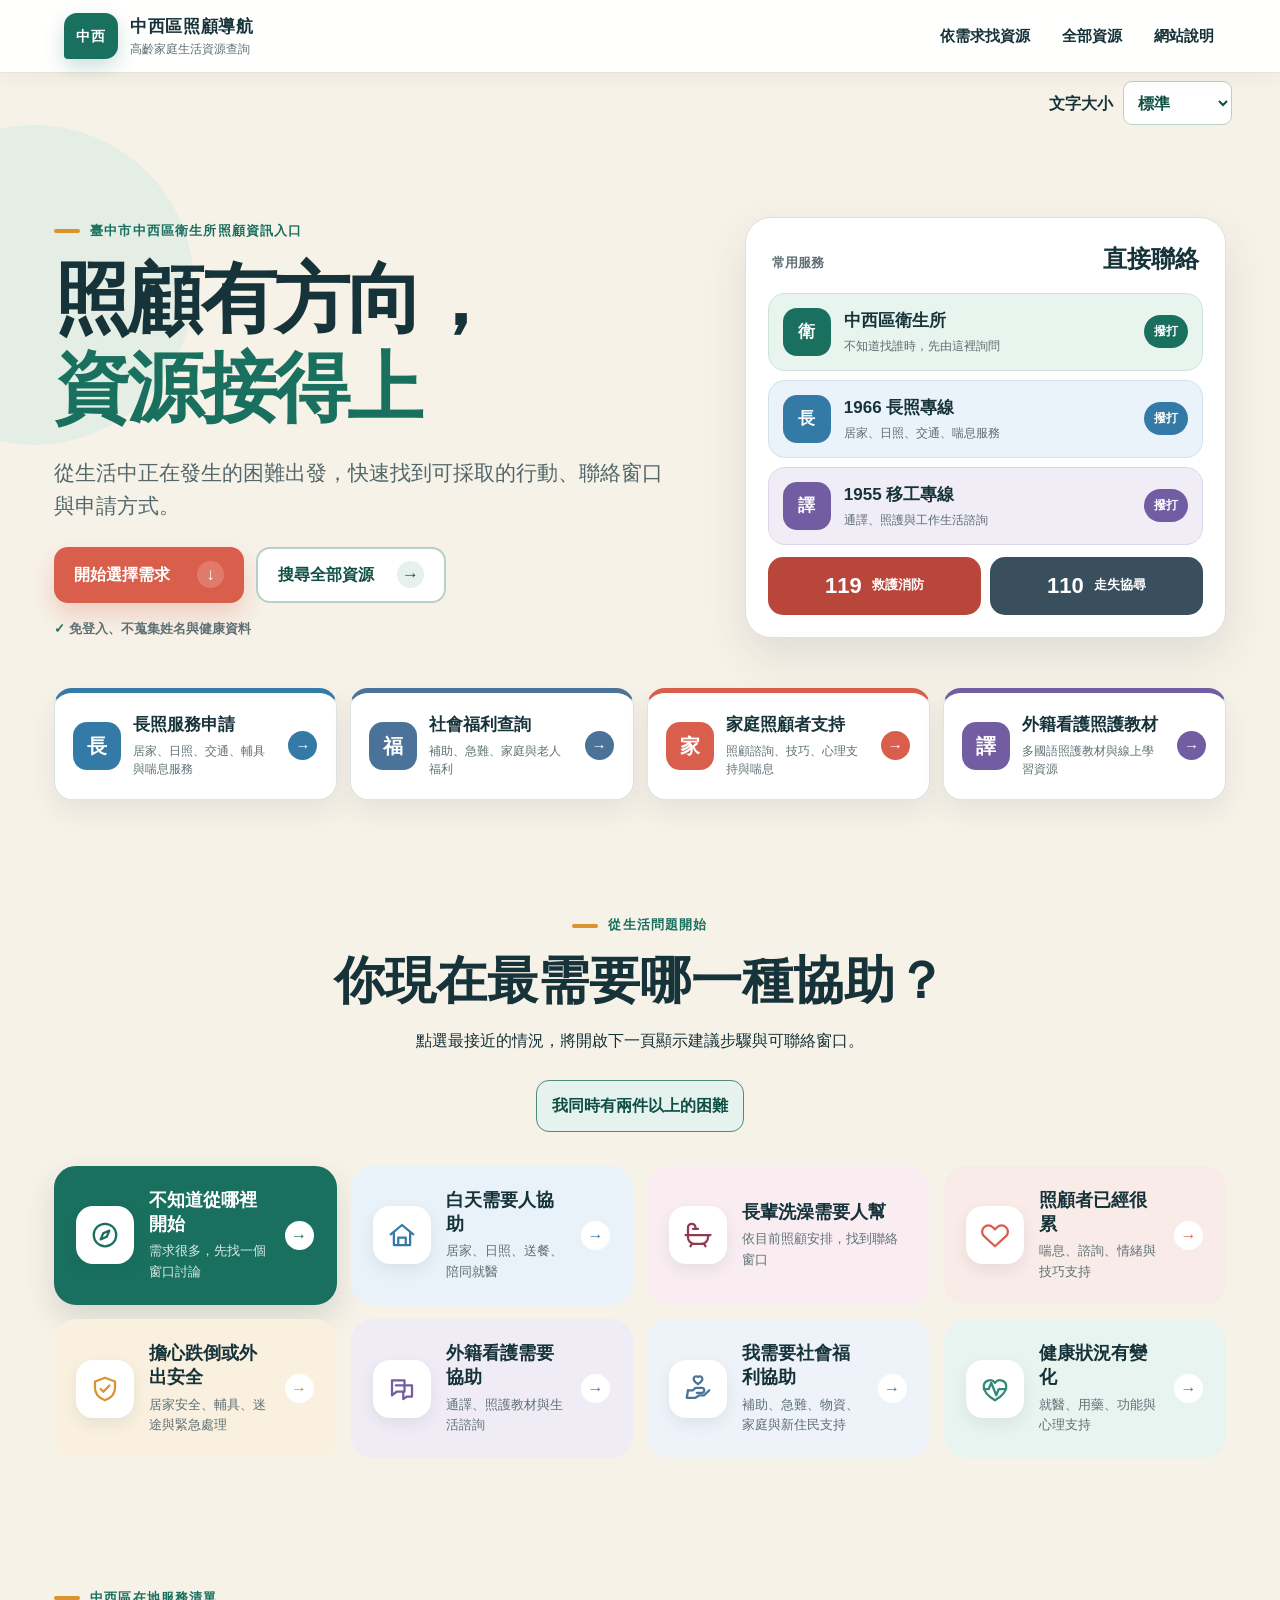
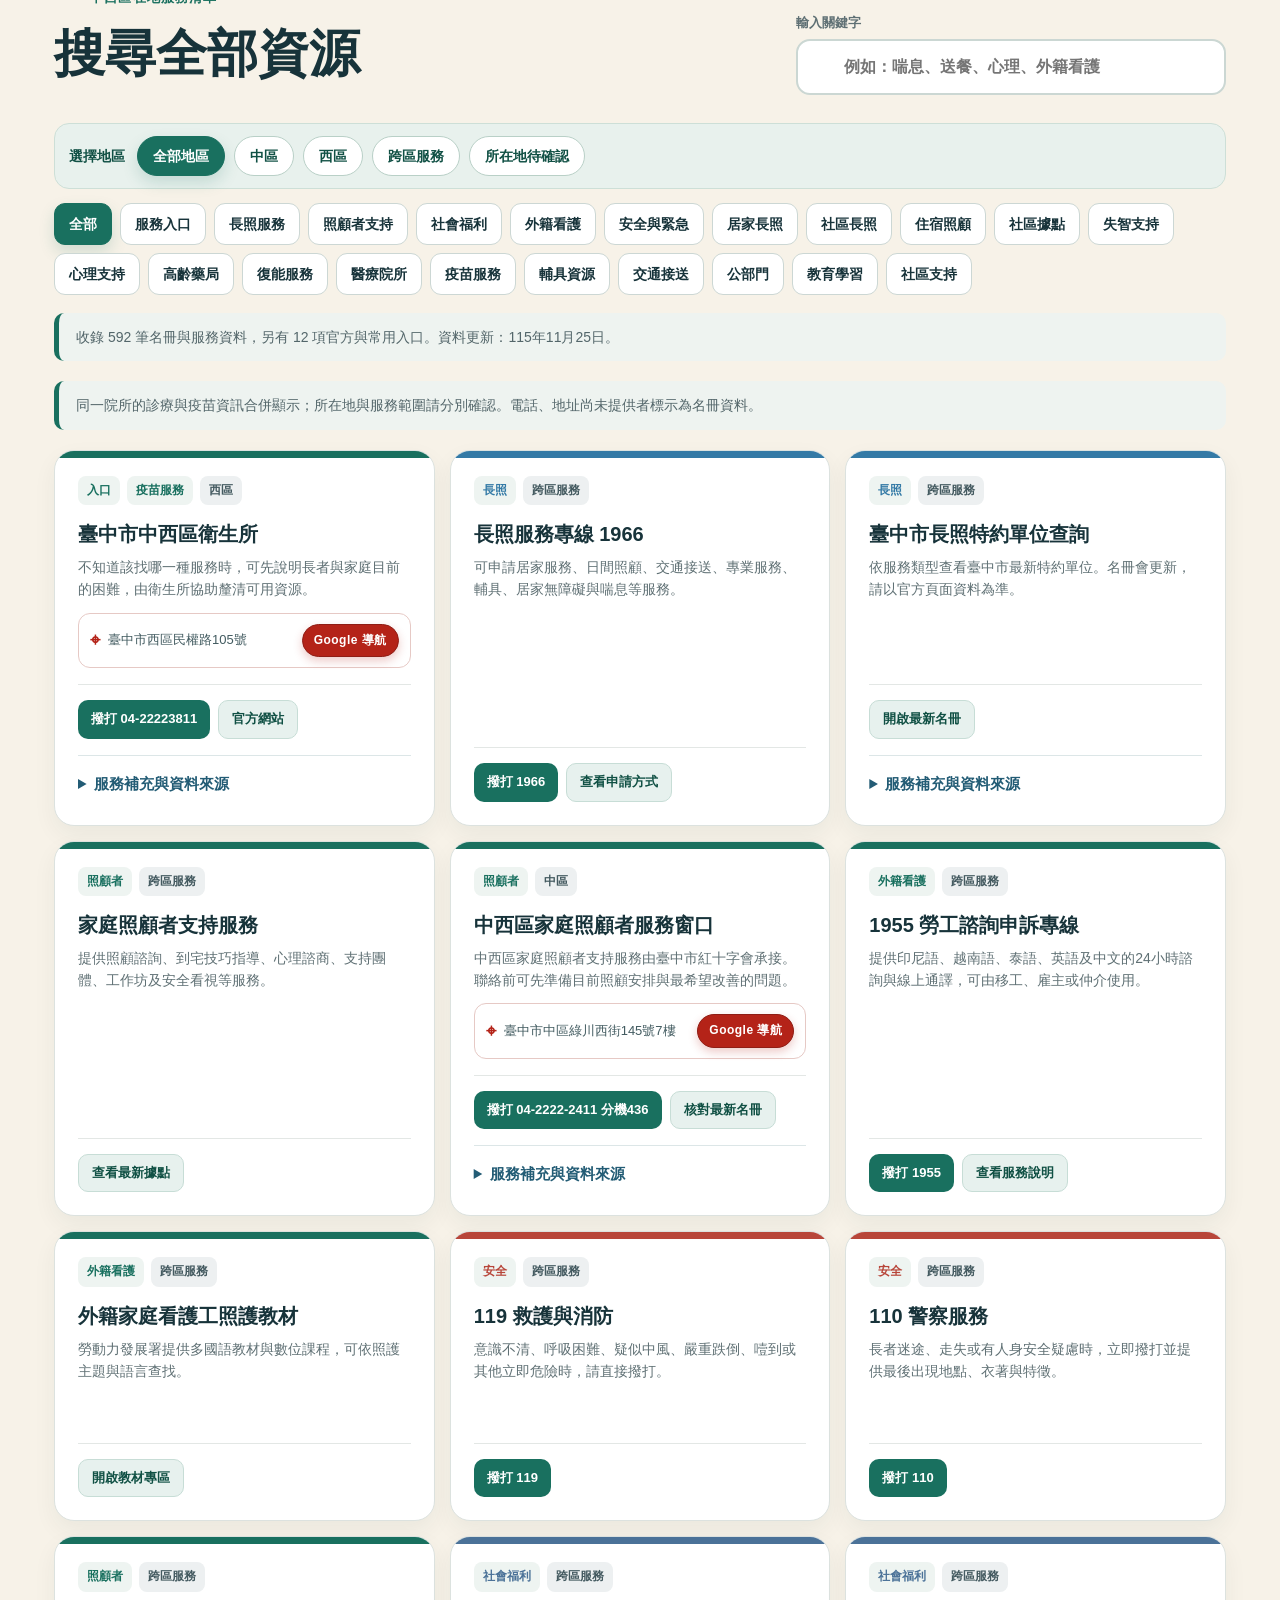
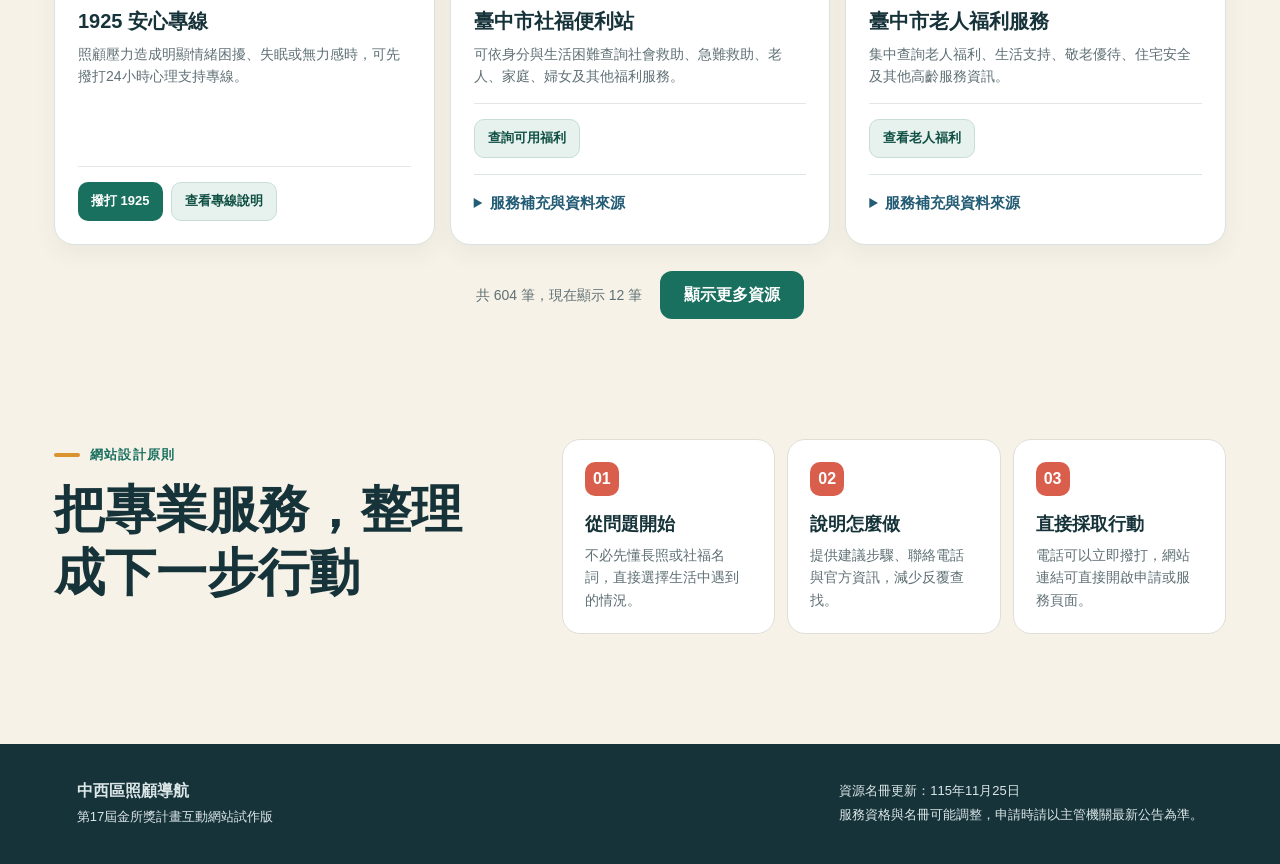
==== commit ad237c18: "Update care resources from 2026-11-25 roster and improve resource details" ====
--- a/index.html
+++ b/index.html
@@ -13,7 +13,7 @@
   <link rel="apple-touch-icon" sizes="180x180" href="apple-touch-icon.png?v=20261118-2" />
   <link rel="icon" type="image/png" sizes="32x32" href="favicon-32.png?v=20261118-2" />
   <link rel="manifest" href="site.webmanifest?v=20261118-2" />
-  <link rel="stylesheet" href="styles.css?v=20261125-2" />
+  <link rel="stylesheet" href="styles.css?v=20261126-resources" />
   <script src="reading.js?v=20261125-2" defer></script>
 </head>
 <body>
@@ -145,6 +145,7 @@
         <button class="district-filter" data-district="中區">中區</button>
         <button class="district-filter" data-district="西區">西區</button>
         <button class="district-filter" data-district="跨區服務">跨區服務</button>
+        <button class="district-filter" data-district="所在地待確認">所在地待確認</button>
       </div>
       <div class="filter-row" aria-label="資源分類">
         <button class="filter active" data-filter="all">全部</button>
@@ -163,9 +164,15 @@
         <button class="filter" data-filter="高齡藥局">高齡藥局</button>
         <button class="filter" data-filter="復能服務">復能服務</button>
         <button class="filter" data-filter="醫療院所">醫療院所</button>
+        <button class="filter" data-filter="疫苗服務">疫苗服務</button>
+        <button class="filter" data-filter="輔具資源">輔具資源</button>
+        <button class="filter" data-filter="交通接送">交通接送</button>
+        <button class="filter" data-filter="公部門">公部門</button>
+        <button class="filter" data-filter="教育學習">教育學習</button>
         <button class="filter" data-filter="社區支持">社區支持</button>
       </div>
-      <p class="resource-note">收錄151筆中區、西區在地資源與12個官方服務入口。聯絡前請確認最新服務時間與資格。</p>
+      <p class="resource-note" id="dataset-note">收錄592筆名冊與服務資料，另有12項官方與常用入口。資料更新：115年11月25日。</p>
+      <p class="resource-note">同一院所的診療與疫苗資訊合併顯示；所在地與服務範圍請分別確認。電話、地址尚未提供者標示為名冊資料。</p>
       <div class="resource-grid" id="resource-grid"></div>
       <div class="resource-footer"><p id="resource-count" aria-live="polite"></p><button id="load-more" class="load-more" type="button">顯示更多資源</button></div>
       <p id="no-results" class="no-results" hidden>找不到符合的資源。可改用其他關鍵字，或直接洽中西區衛生所。</p>
@@ -183,9 +190,10 @@
 
   <footer>
     <div><strong>中西區照顧導航</strong><p>第17屆金所獎計畫互動網站試作版</p></div>
-    <div><p>內容最後核對：115年11月</p><p>服務資格與名冊可能調整，申請時請以主管機關最新公告為準。</p></div>
+    <div><p>資源名冊更新：115年11月25日</p><p>服務資格與名冊可能調整，申請時請以主管機關最新公告為準。</p></div>
   </footer>
-  <script src="local-resources.js?v=20261125-2"></script>
-  <script src="app.js?v=20261125-2"></script>
+  <script src="local-resources.js?v=20261126-resources"></script>
+  <script src="app.js?v=20261126-resources"></script>
 </body>
 </html>
+
--- a/styles.css
+++ b/styles.css
@@ -321,3 +321,12 @@
   .emergency-row { grid-template-columns: minmax(0,1fr); }
   .reading-tools { justify-content: flex-start; }
 }
+
+
+/* Resource roster update: readable supplemental information without lengthening every card. */
+.resource-details { margin-top: 1rem; border-top: 1px solid #dce6e7; padding-top: .65rem; font-size: .95rem; }
+.resource-details summary { cursor: pointer; color: #235c75; font-weight: 700; padding: .35rem 0; }
+.resource-details p, .contact-note { font-size: .95rem; line-height: 1.65; overflow-wrap: anywhere; }
+.vaccine-tag { background: #e4edff; color: #265fa0; }
+.resource-card .action-row { flex-wrap: wrap; }
+.resource-card .action-link { white-space: normal; overflow-wrap: anywhere; }
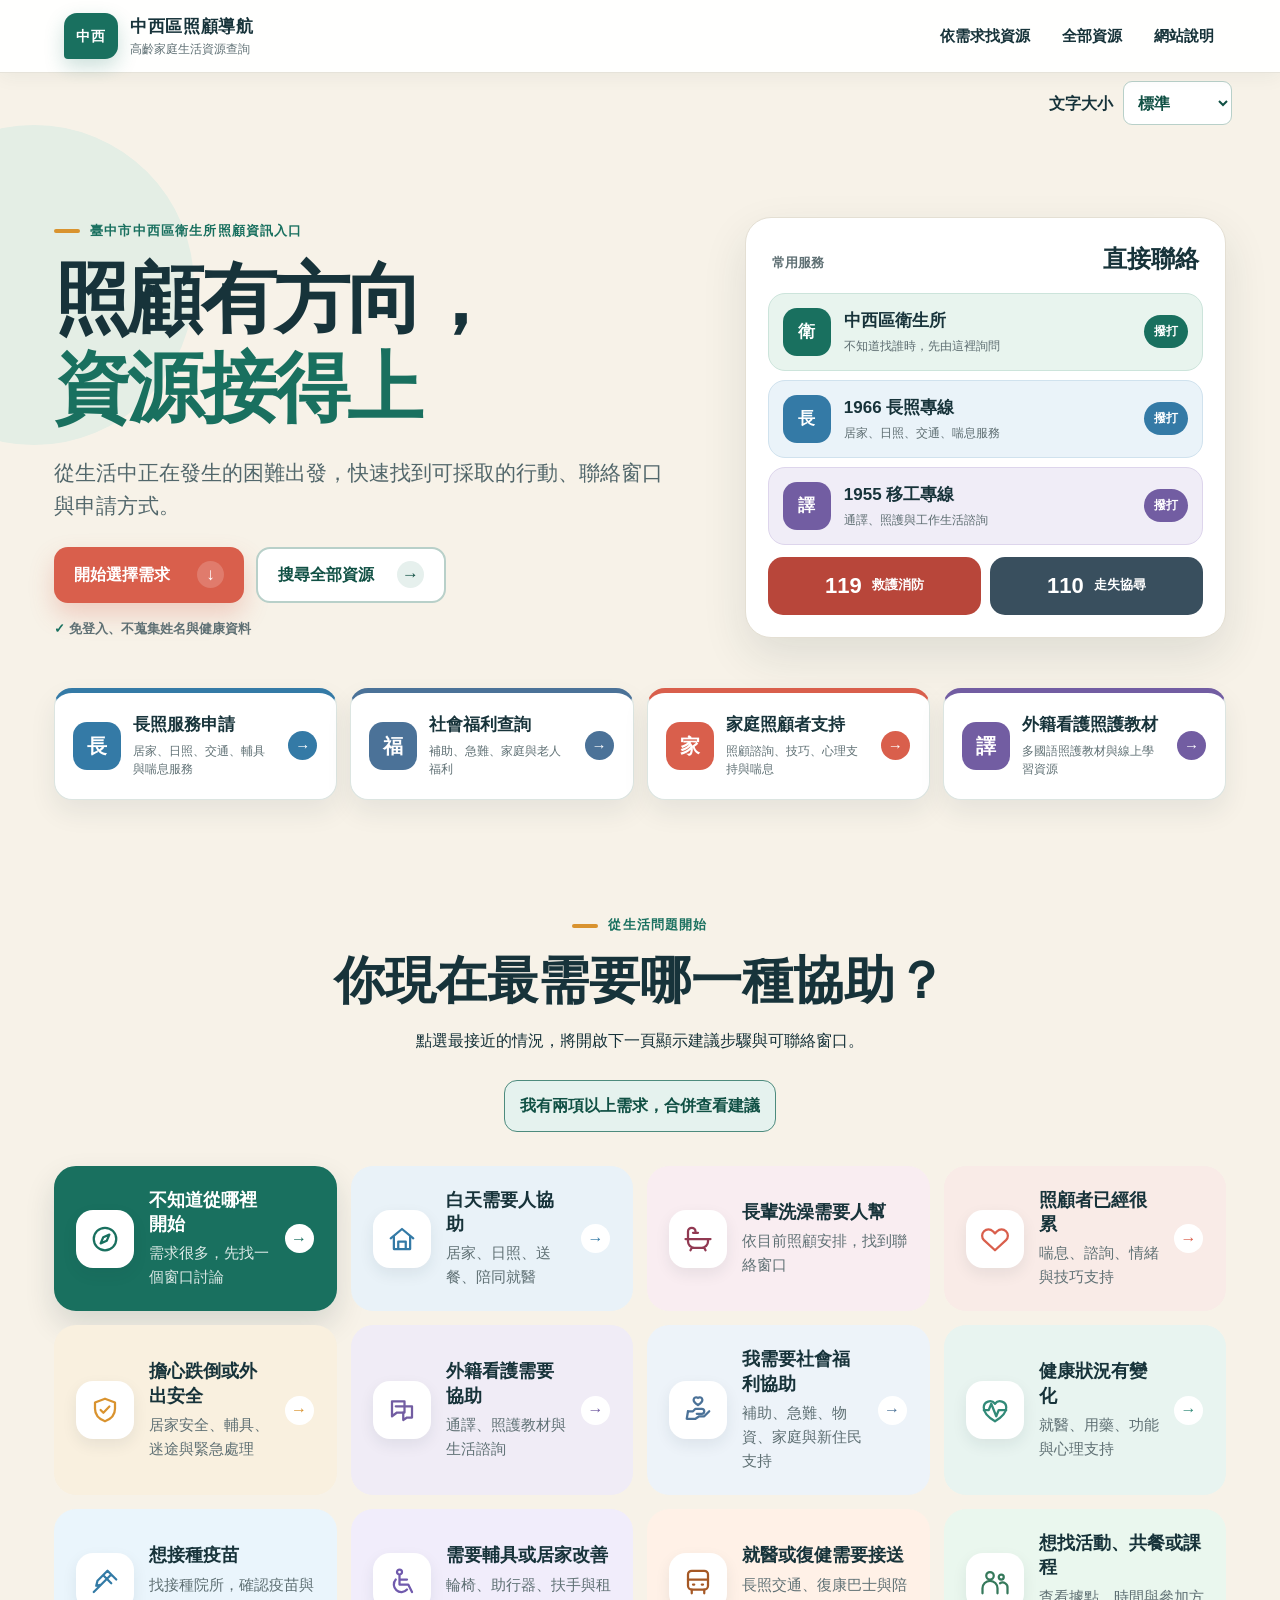
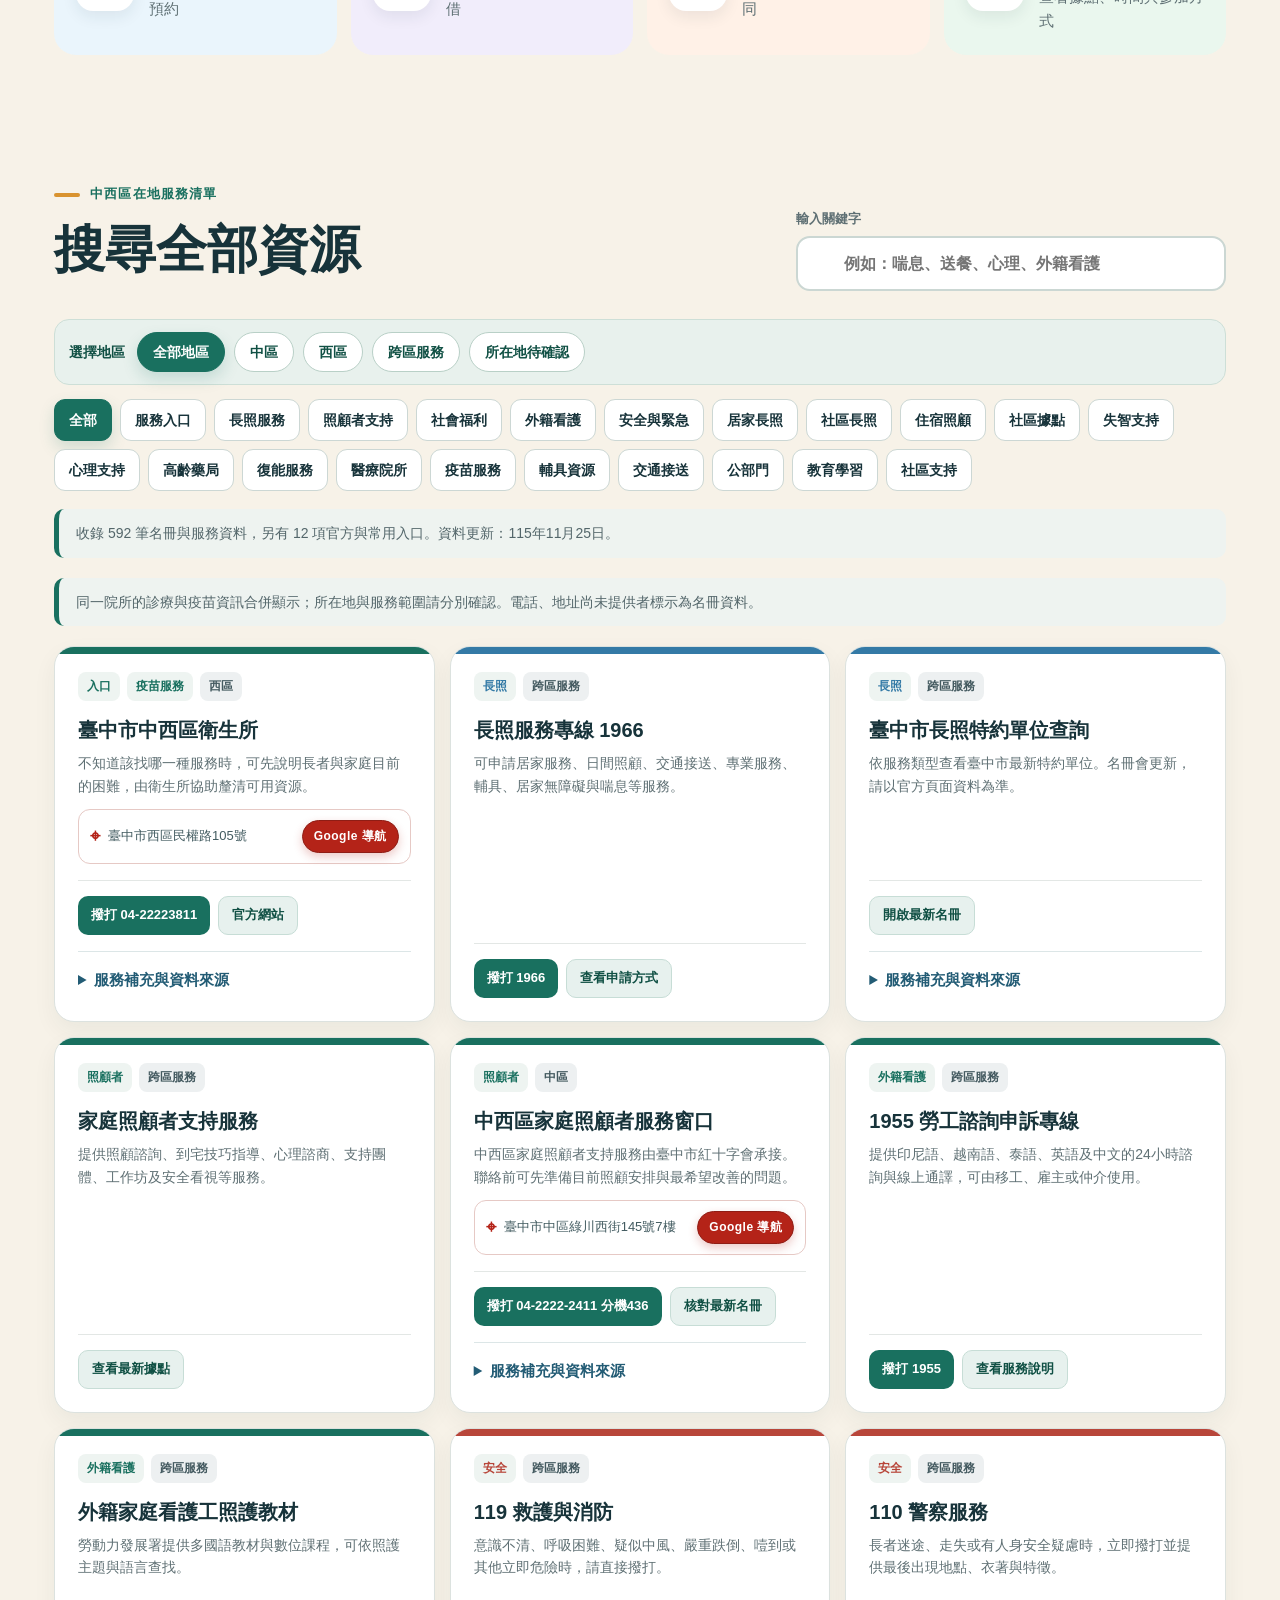
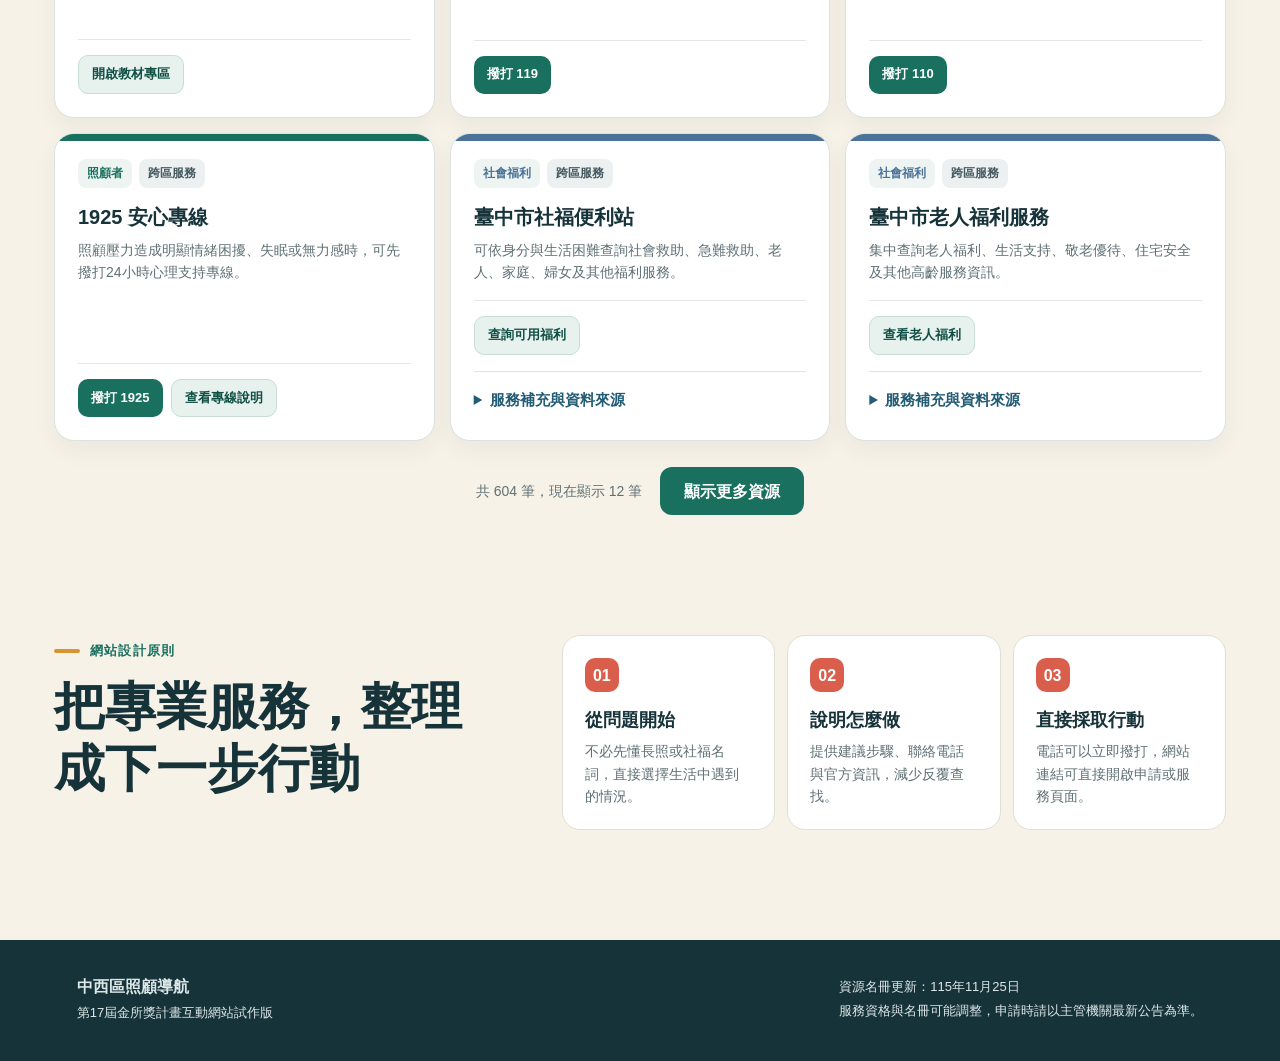
==== commit f5c9003e: "Add vaccine, assistive device, transport and community scenarios with combined recommendations" ====
--- a/index.html
+++ b/index.html
@@ -13,7 +13,7 @@
   <link rel="apple-touch-icon" sizes="180x180" href="apple-touch-icon.png?v=20261118-2" />
   <link rel="icon" type="image/png" sizes="32x32" href="favicon-32.png?v=20261118-2" />
   <link rel="manifest" href="site.webmanifest?v=20261118-2" />
-  <link rel="stylesheet" href="styles.css?v=20261126-resources" />
+  <link rel="stylesheet" href="styles.css?v=20261126-scenarios" />
   <script src="reading.js?v=20261125-2" defer></script>
 </head>
 <body>
@@ -95,7 +95,7 @@
         <p class="eyebrow">從生活問題開始</p>
         <h2>你現在最需要哪一種協助？</h2>
         <p>點選最接近的情況，將開啟下一頁顯示建議步驟與可聯絡窗口。</p>
-        <a class="combined-entry" href="combined.html">我同時有兩件以上的困難</a>
+        <a class="combined-entry" href="combined.html">我有兩項以上需求，合併查看建議</a>
       </div>
       <div class="scenario-grid">
         <button class="scenario active" data-topic="start">
@@ -129,6 +129,22 @@
         <button class="scenario" data-topic="health">
           <span class="scenario-icon" aria-hidden="true"><svg viewBox="0 0 24 24"><path d="M3 12h4l2-5 4 10 2-5h6"/><path d="M12 21C6.5 17.8 3 14.8 3 10a5 5 0 0 1 9-3 5 5 0 0 1 9 3c0 4.8-3.5 7.8-9 11Z"/></svg></span>
           <span class="scenario-text"><strong>健康狀況有變化</strong><small>就醫、用藥、功能與心理支持</small></span><b aria-hidden="true">→</b>
+        </button>
+        <button class="scenario" data-topic="vaccine">
+          <span class="scenario-icon" aria-hidden="true"><svg viewBox="0 0 24 24"><path d="m14 3 7 7M17 6l-8 8-4 1 1-4 8-8M9 14l-6 6M11 7l6 6"/></svg></span>
+          <span class="scenario-text"><strong>想接種疫苗</strong><small>找接種院所，確認疫苗與預約</small></span>
+        </button>
+        <button class="scenario" data-topic="assistive">
+          <span class="scenario-icon" aria-hidden="true"><svg viewBox="0 0 24 24"><circle cx="10" cy="4" r="2"/><path d="M10 7v7h7l3 6M10 10h6M7 10a6 6 0 1 0 9 8"/></svg></span>
+          <span class="scenario-text"><strong>需要輔具或居家改善</strong><small>輪椅、助行器、扶手與租借</small></span>
+        </button>
+        <button class="scenario" data-topic="transport">
+          <span class="scenario-icon" aria-hidden="true"><svg viewBox="0 0 24 24"><rect x="4" y="3" width="16" height="15" rx="3"/><path d="M4 10h16M7 18v3m10-3v3M8 14h1m6 0h1"/></svg></span>
+          <span class="scenario-text"><strong>就醫或復健需要接送</strong><small>長照交通、復康巴士與陪同</small></span>
+        </button>
+        <button class="scenario" data-topic="community">
+          <span class="scenario-icon" aria-hidden="true"><svg viewBox="0 0 24 24"><circle cx="8" cy="7" r="3"/><circle cx="17" cy="8" r="2"/><path d="M2 21v-4a6 6 0 0 1 12 0v4m2-8a4 4 0 0 1 6 4v4"/></svg></span>
+          <span class="scenario-text"><strong>想找活動、共餐或課程</strong><small>查看據點、時間與參加方式</small></span>
         </button>
       </div>
 
@@ -192,8 +208,9 @@
     <div><strong>中西區照顧導航</strong><p>第17屆金所獎計畫互動網站試作版</p></div>
     <div><p>資源名冊更新：115年11月25日</p><p>服務資格與名冊可能調整，申請時請以主管機關最新公告為準。</p></div>
   </footer>
-  <script src="local-resources.js?v=20261126-resources"></script>
-  <script src="app.js?v=20261126-resources"></script>
+  <script src="local-resources.js?v=20261126-scenarios"></script>
+  <script src="scenario-data.js?v=20261126-scenarios"></script>
+  <script src="app.js?v=20261126-scenarios"></script>
 </body>
 </html>
 
--- a/styles.css
+++ b/styles.css
@@ -330,3 +330,21 @@
 .vaccine-tag { background: #e4edff; color: #265fa0; }
 .resource-card .action-row { flex-wrap: wrap; }
 .resource-card .action-link { white-space: normal; overflow-wrap: anywhere; }
+
+/* New resource-backed situations: retain responsive and reading-size layouts. */
+.scenario[data-topic="vaccine"] { --tone:#337ba6; --soft:#eaf5fc; }
+.scenario[data-topic="assistive"] { --tone:#705aad; --soft:#f1edfb; }
+.scenario[data-topic="transport"] { --tone:#a55825; --soft:#fff1e7; }
+.scenario[data-topic="community"] { --tone:#35795b; --soft:#eaf7ee; }
+.scenario[data-topic="vaccine"], .scenario[data-topic="assistive"], .scenario[data-topic="transport"], .scenario[data-topic="community"] { grid-template-columns:58px minmax(0,1fr); }
+.scenario-text small { font-size:.9375rem; }
+.result-copy h2 { margin:0 0 14px; font-size:1.75rem; line-height:1.4; }
+.scenario-location { display:grid; gap:8px; font-weight:700; margin:0 0 16px; }
+.scenario-location select { max-width:100%; font:inherit; padding:12px 38px 12px 12px; border:1px solid #7e9cac; border-radius:10px; background:#fff; color:var(--ink); }
+.result-count { font-size:1rem; color:var(--muted); }
+.result-script { padding:16px; background:#edf5fb; border-left:4px solid #4988a4; border-radius:8px; line-height:1.7; }
+.scenario-hours { font-weight:700; }
+.result-more { display:inline-flex; margin-top:16px; }
+.combined-summary { font-size:1rem; line-height:1.7; padding:14px 18px; background:#edf5fb; border-radius:12px; }
+.combined-card-links { display:flex; gap:10px; flex-wrap:wrap; }
+@media(max-width:560px) { .scenario[data-topic="vaccine"],.scenario[data-topic="assistive"],.scenario[data-topic="transport"],.scenario[data-topic="community"] { grid-template-columns:44px minmax(0,1fr); } }
